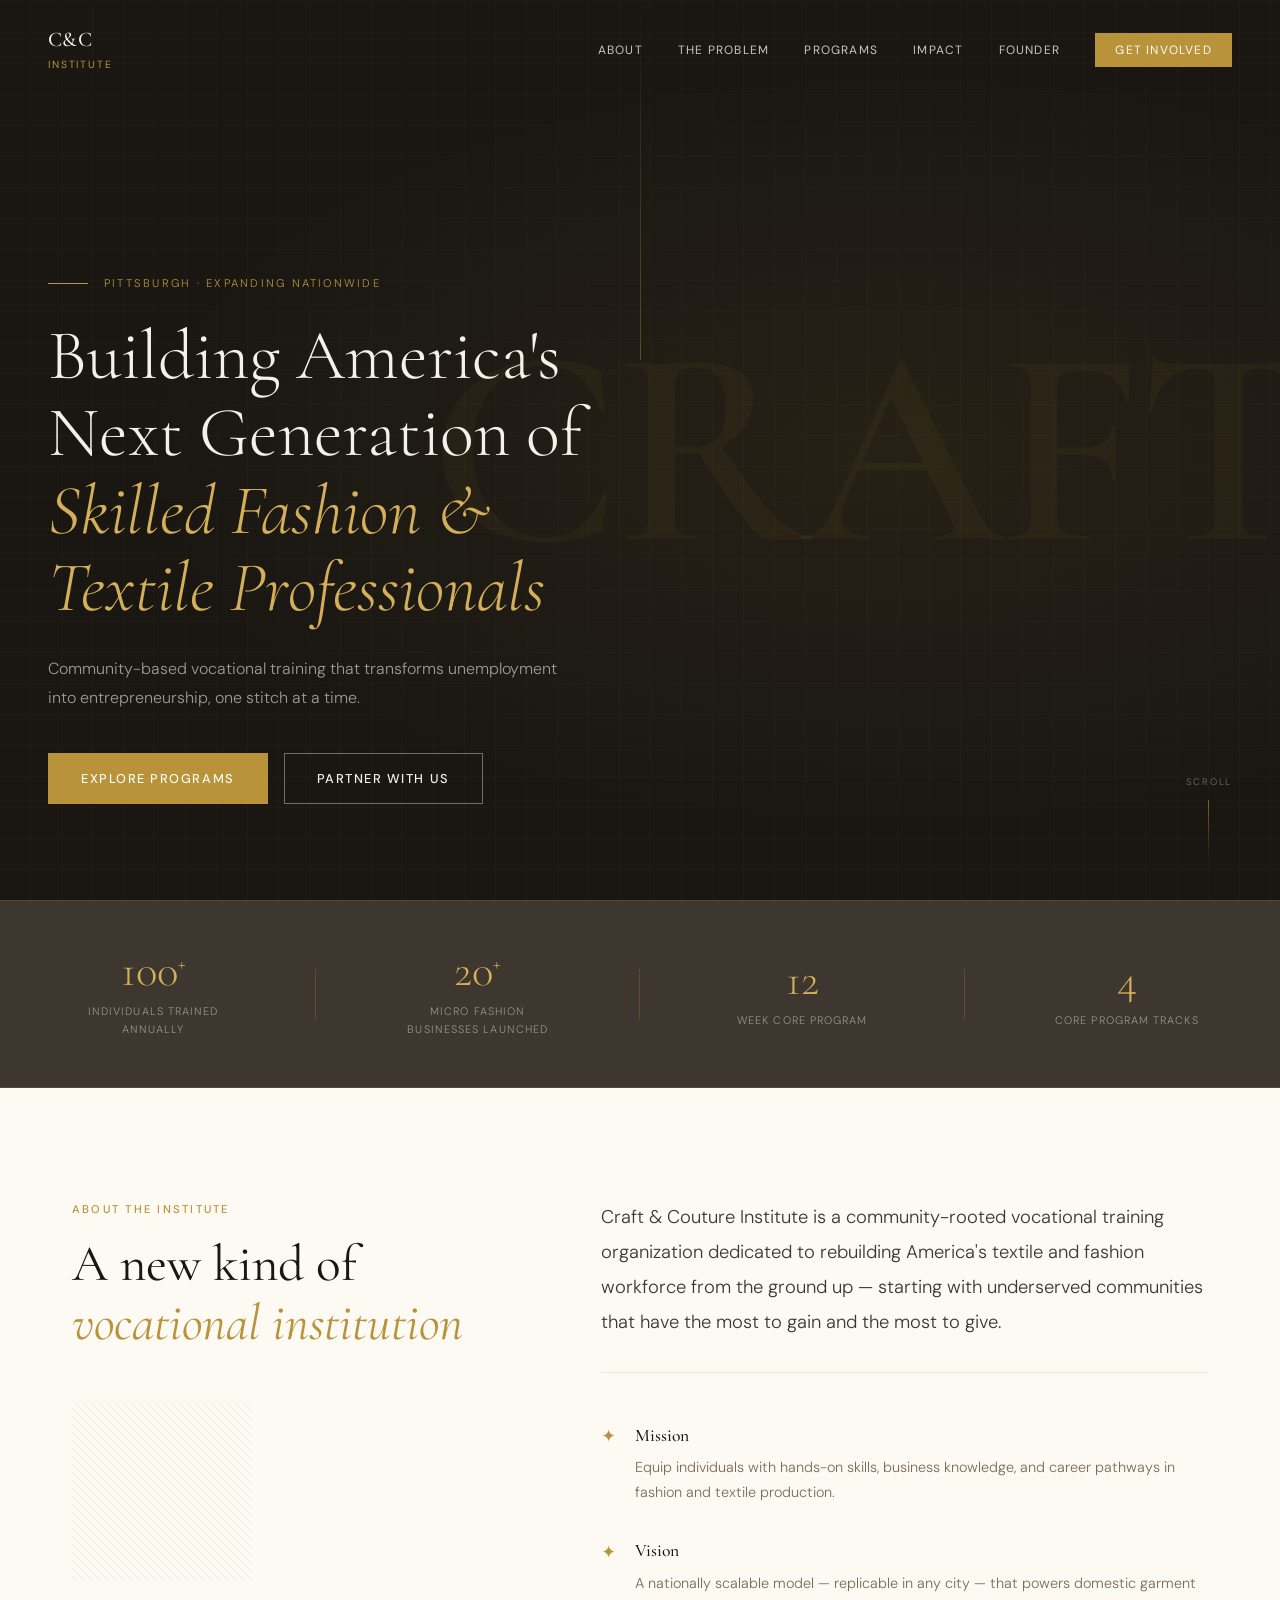
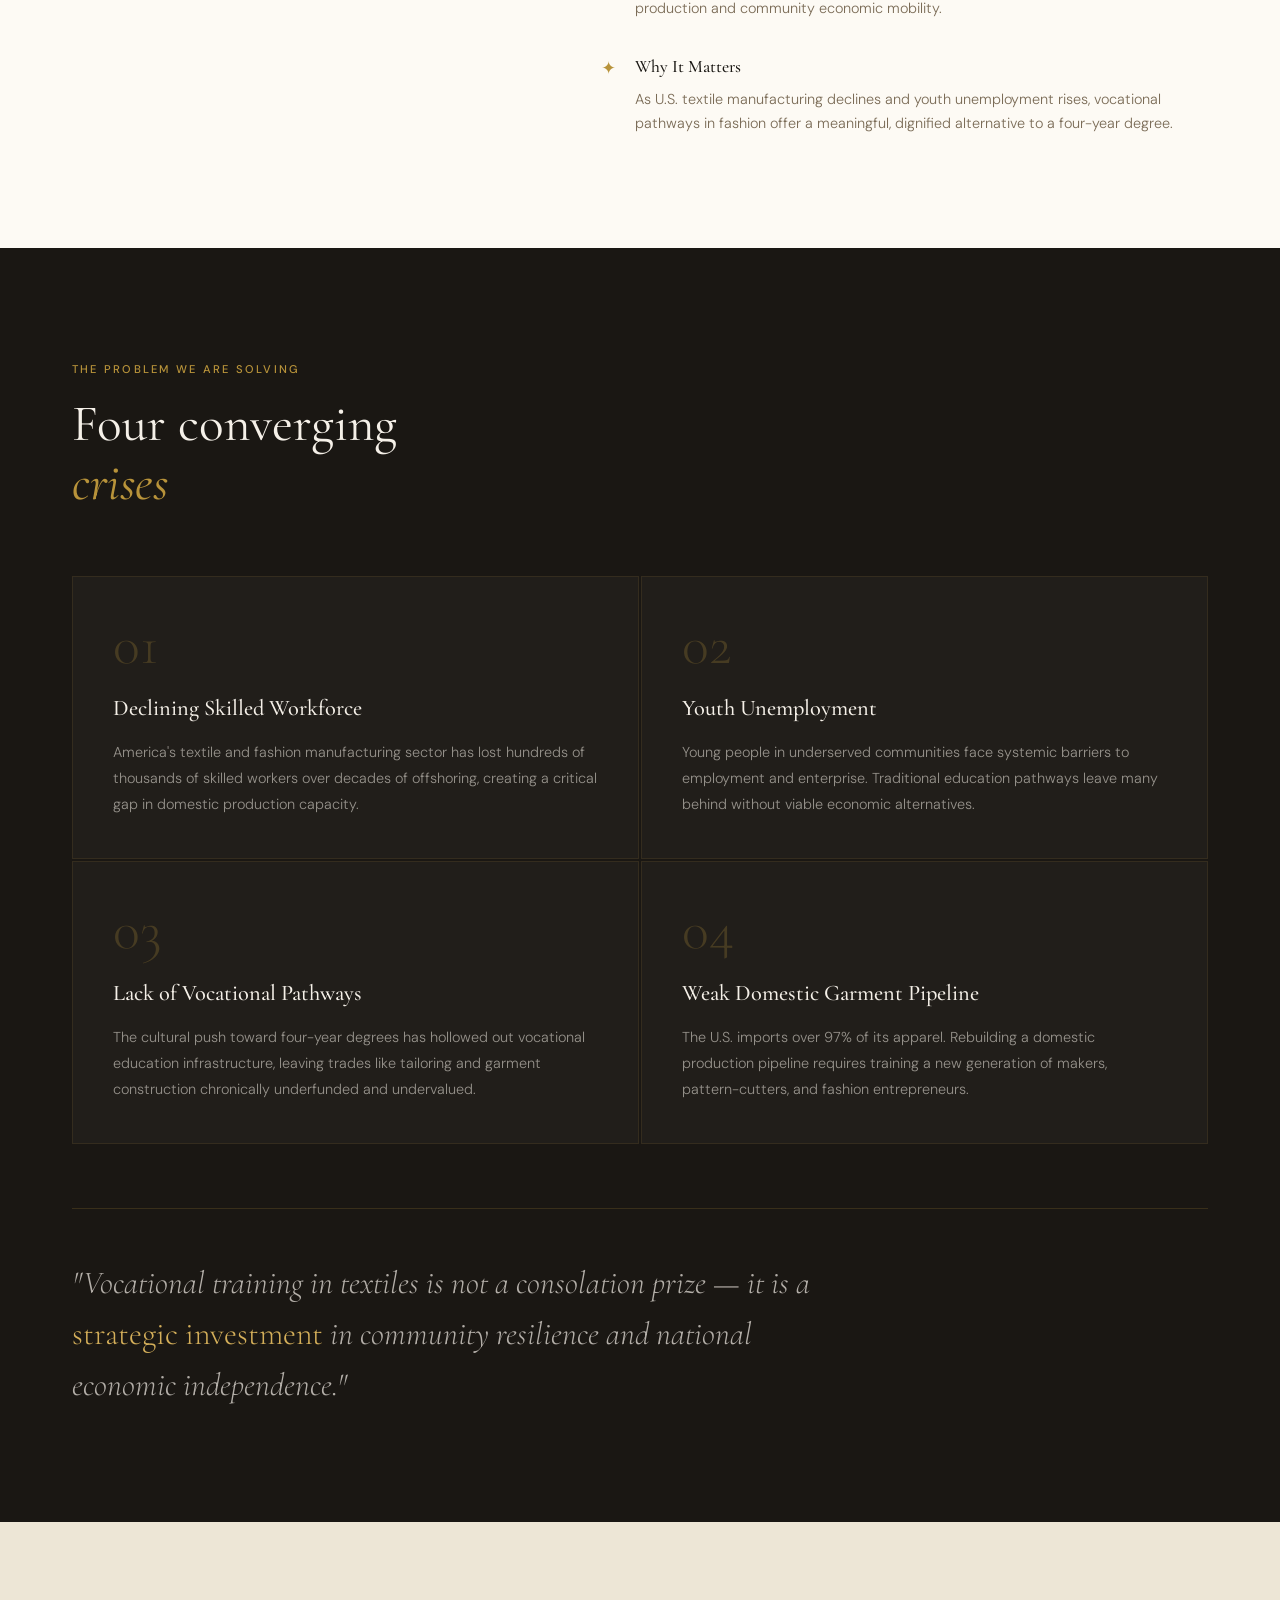
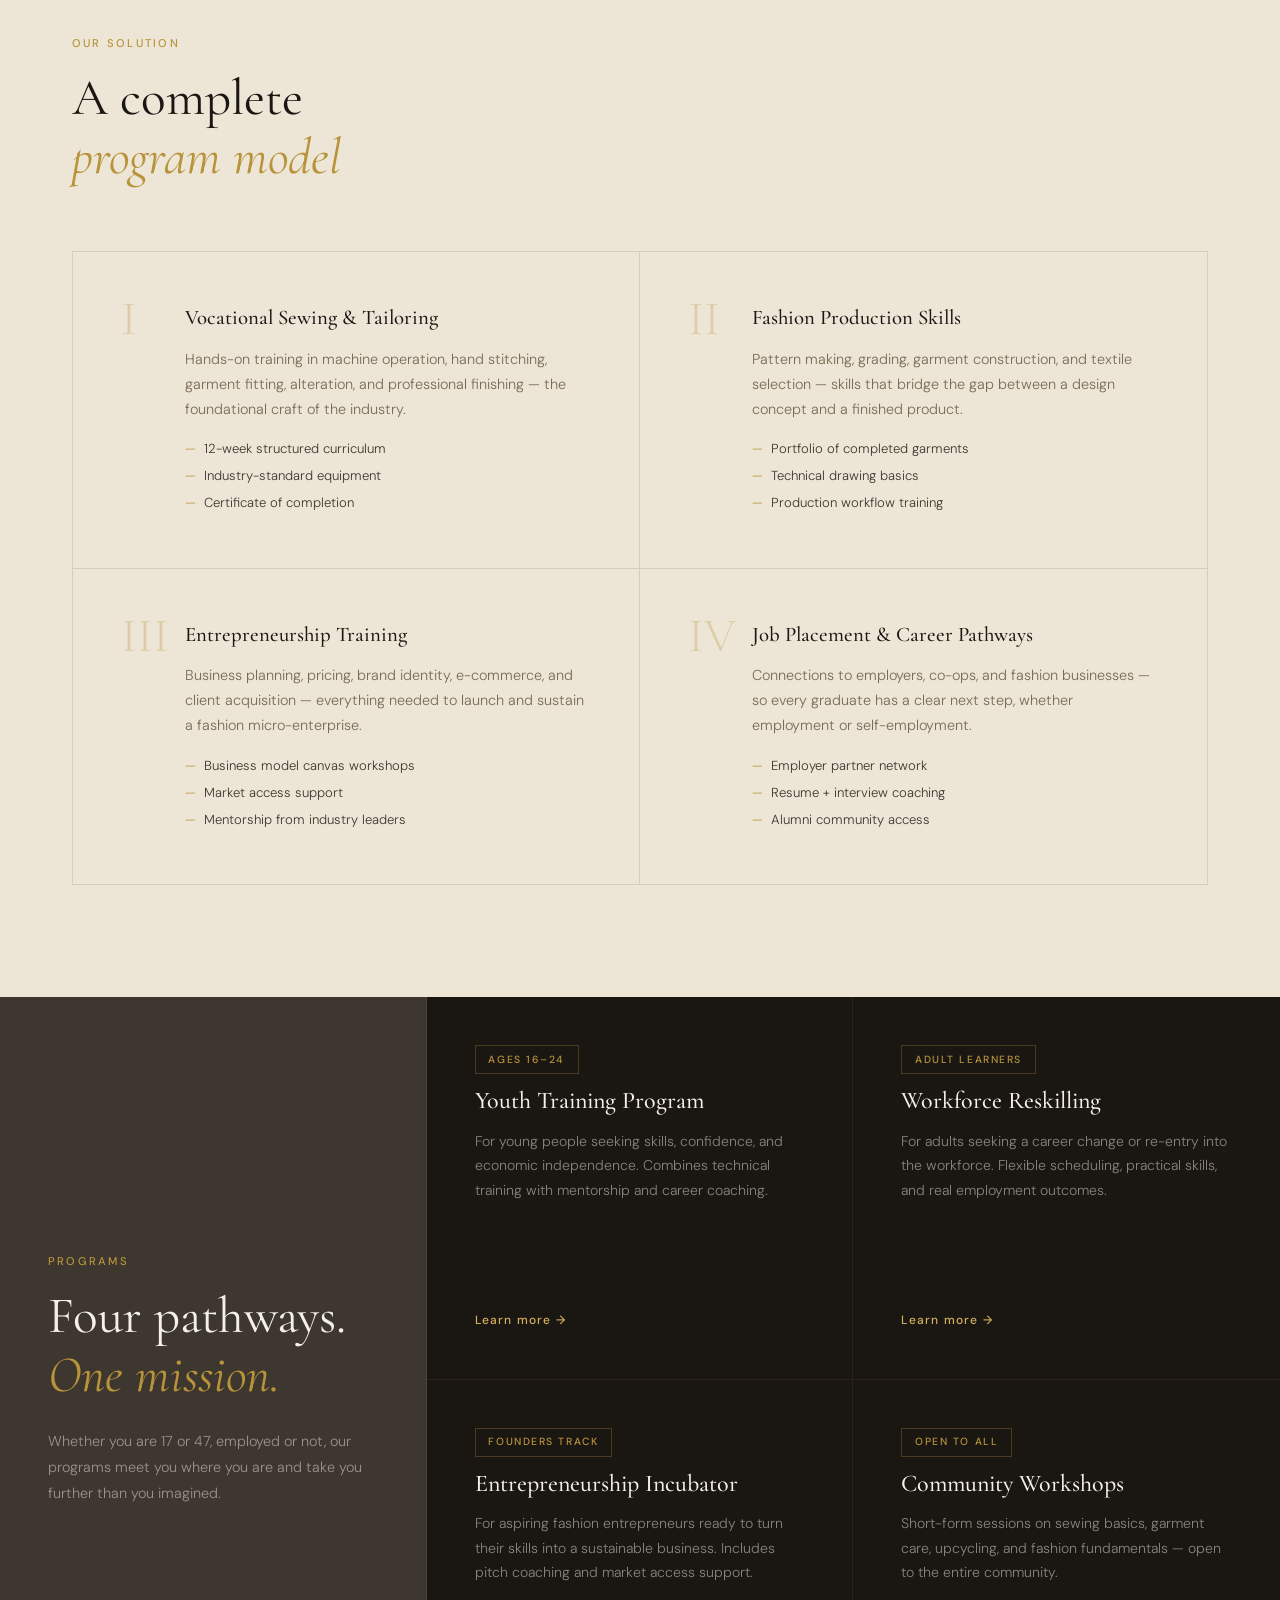
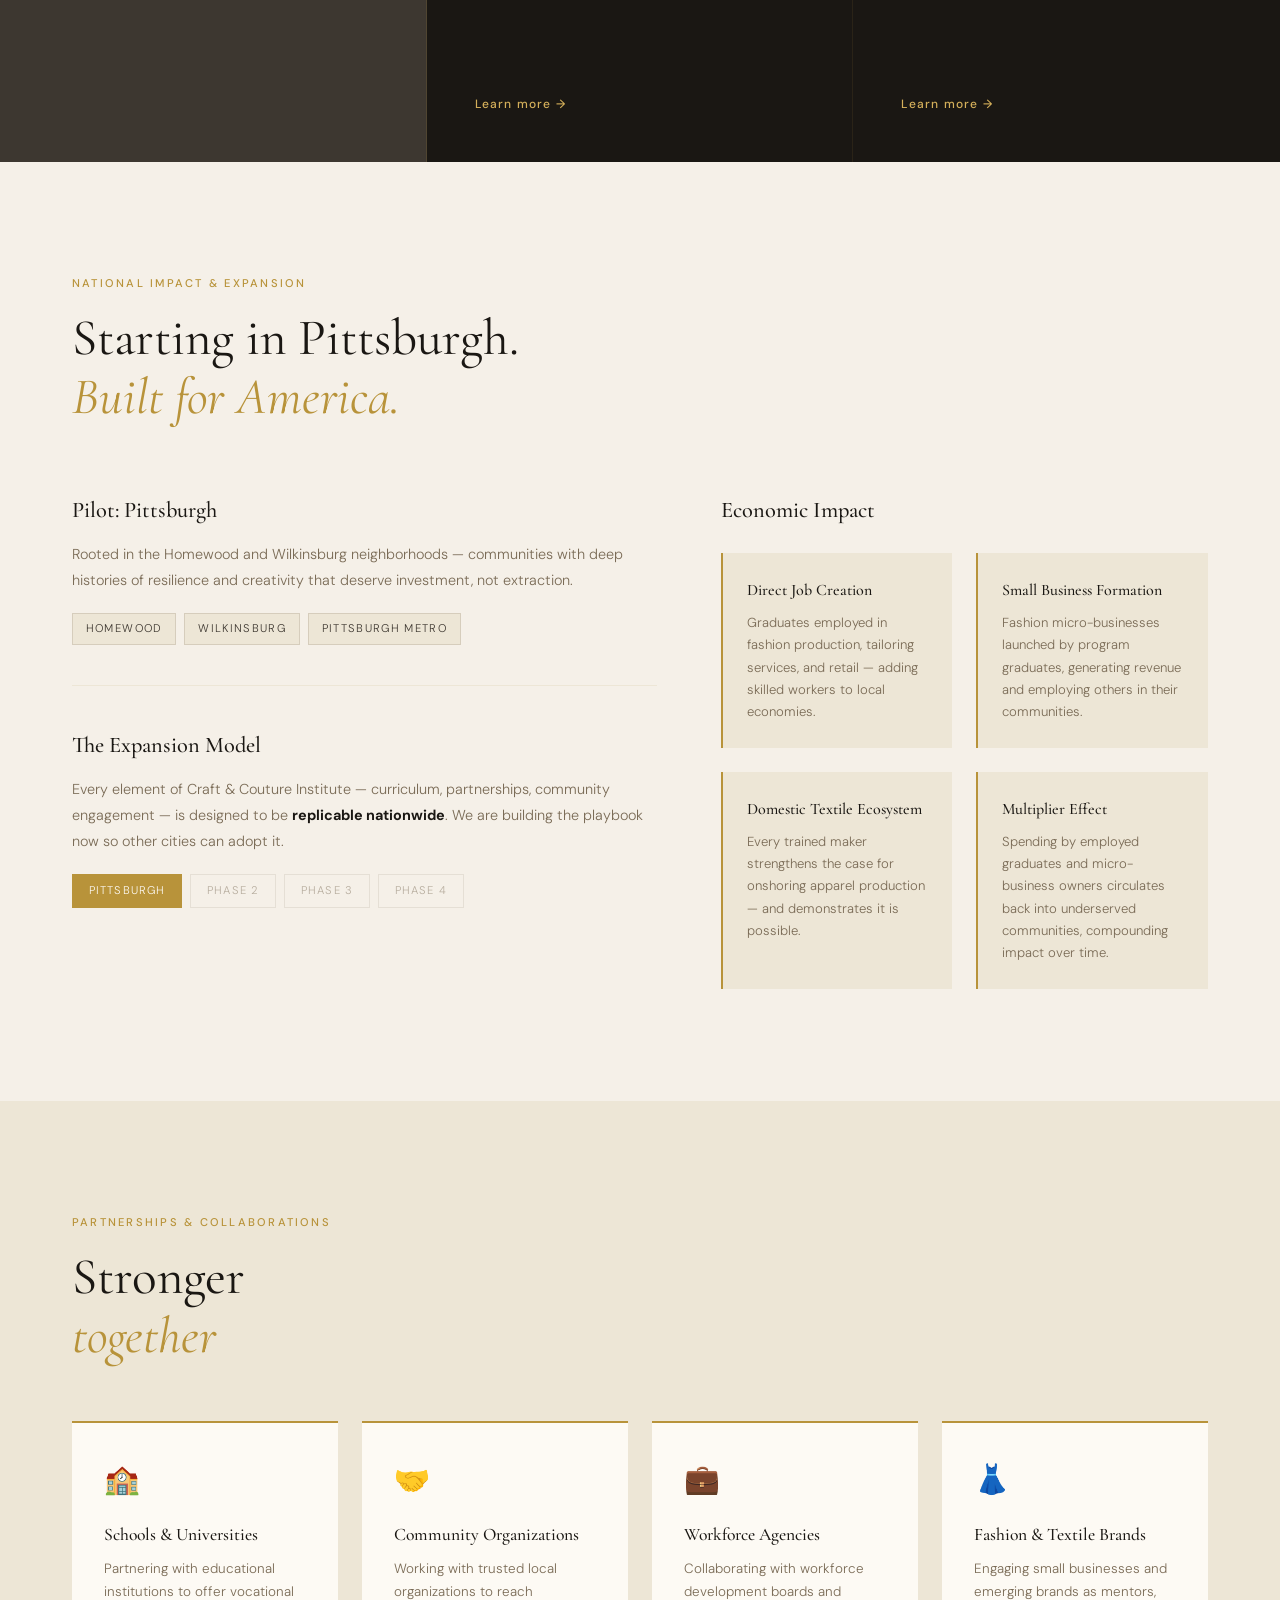
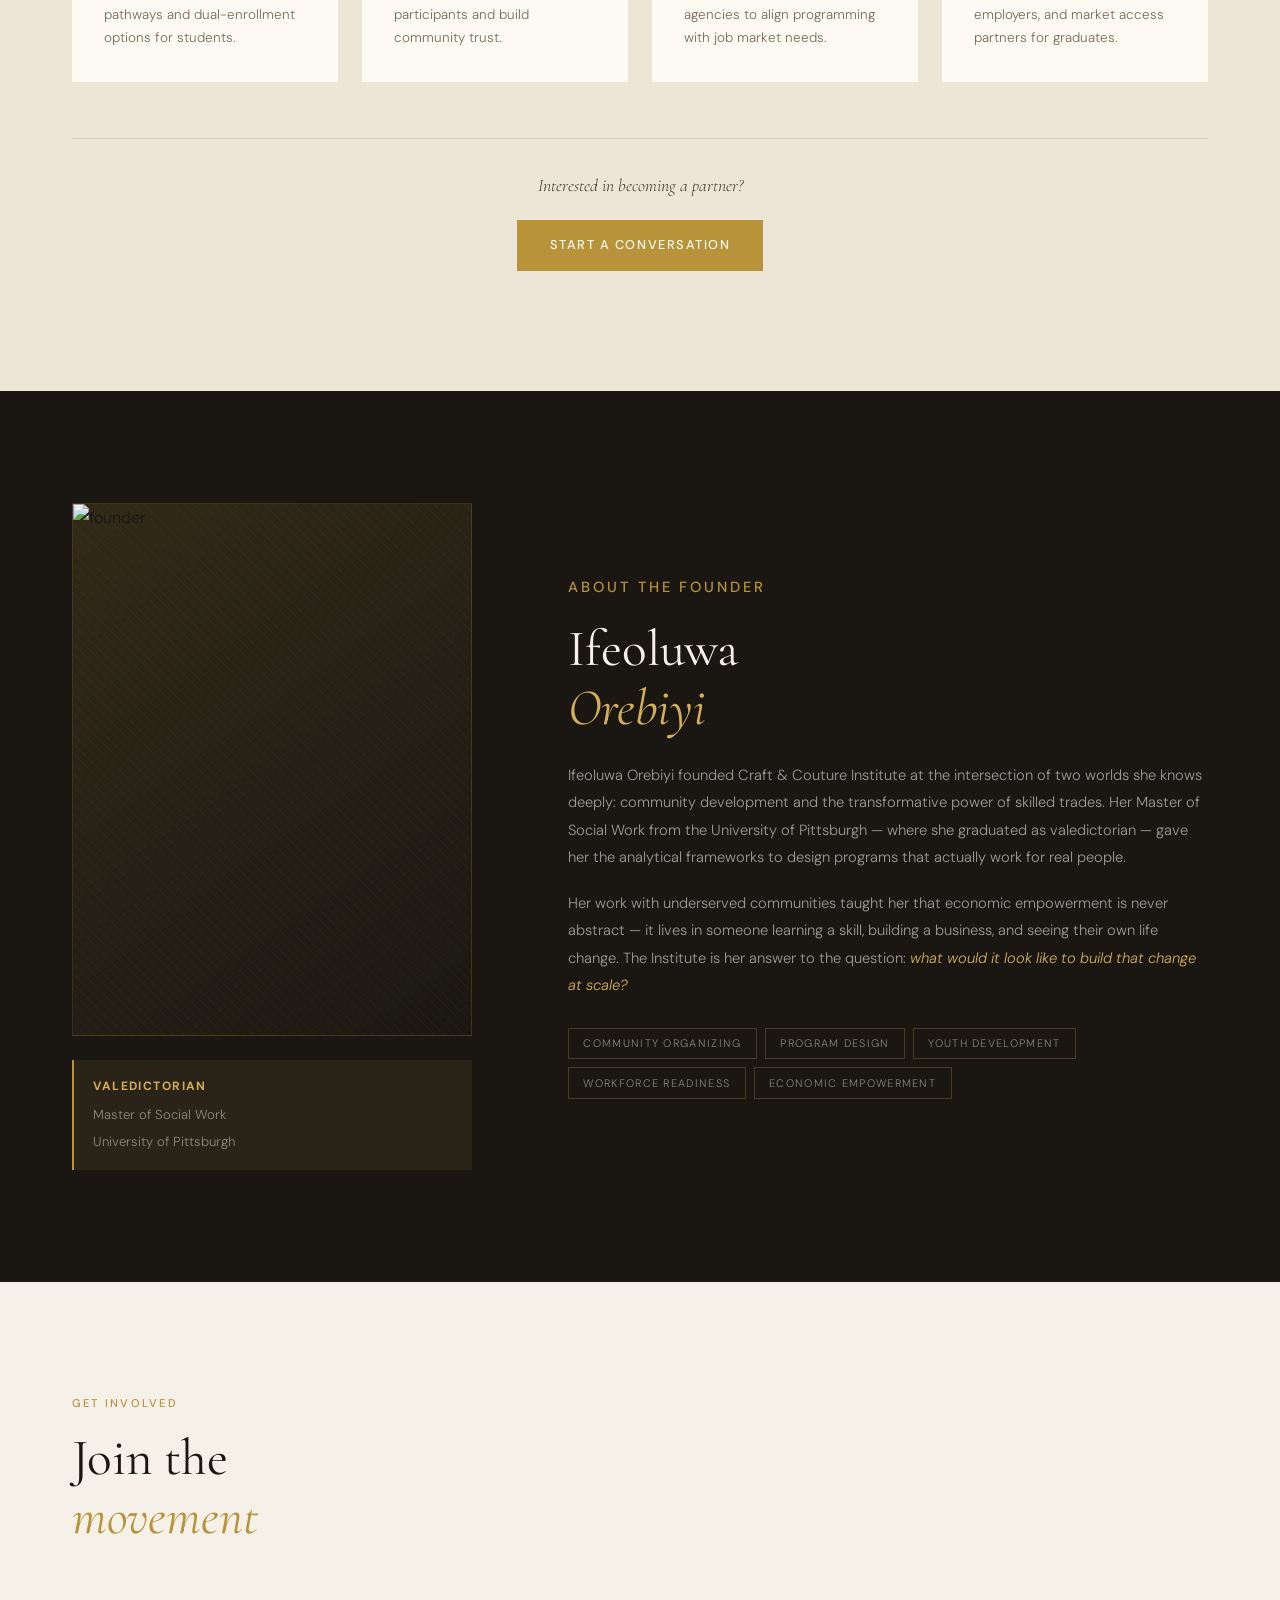
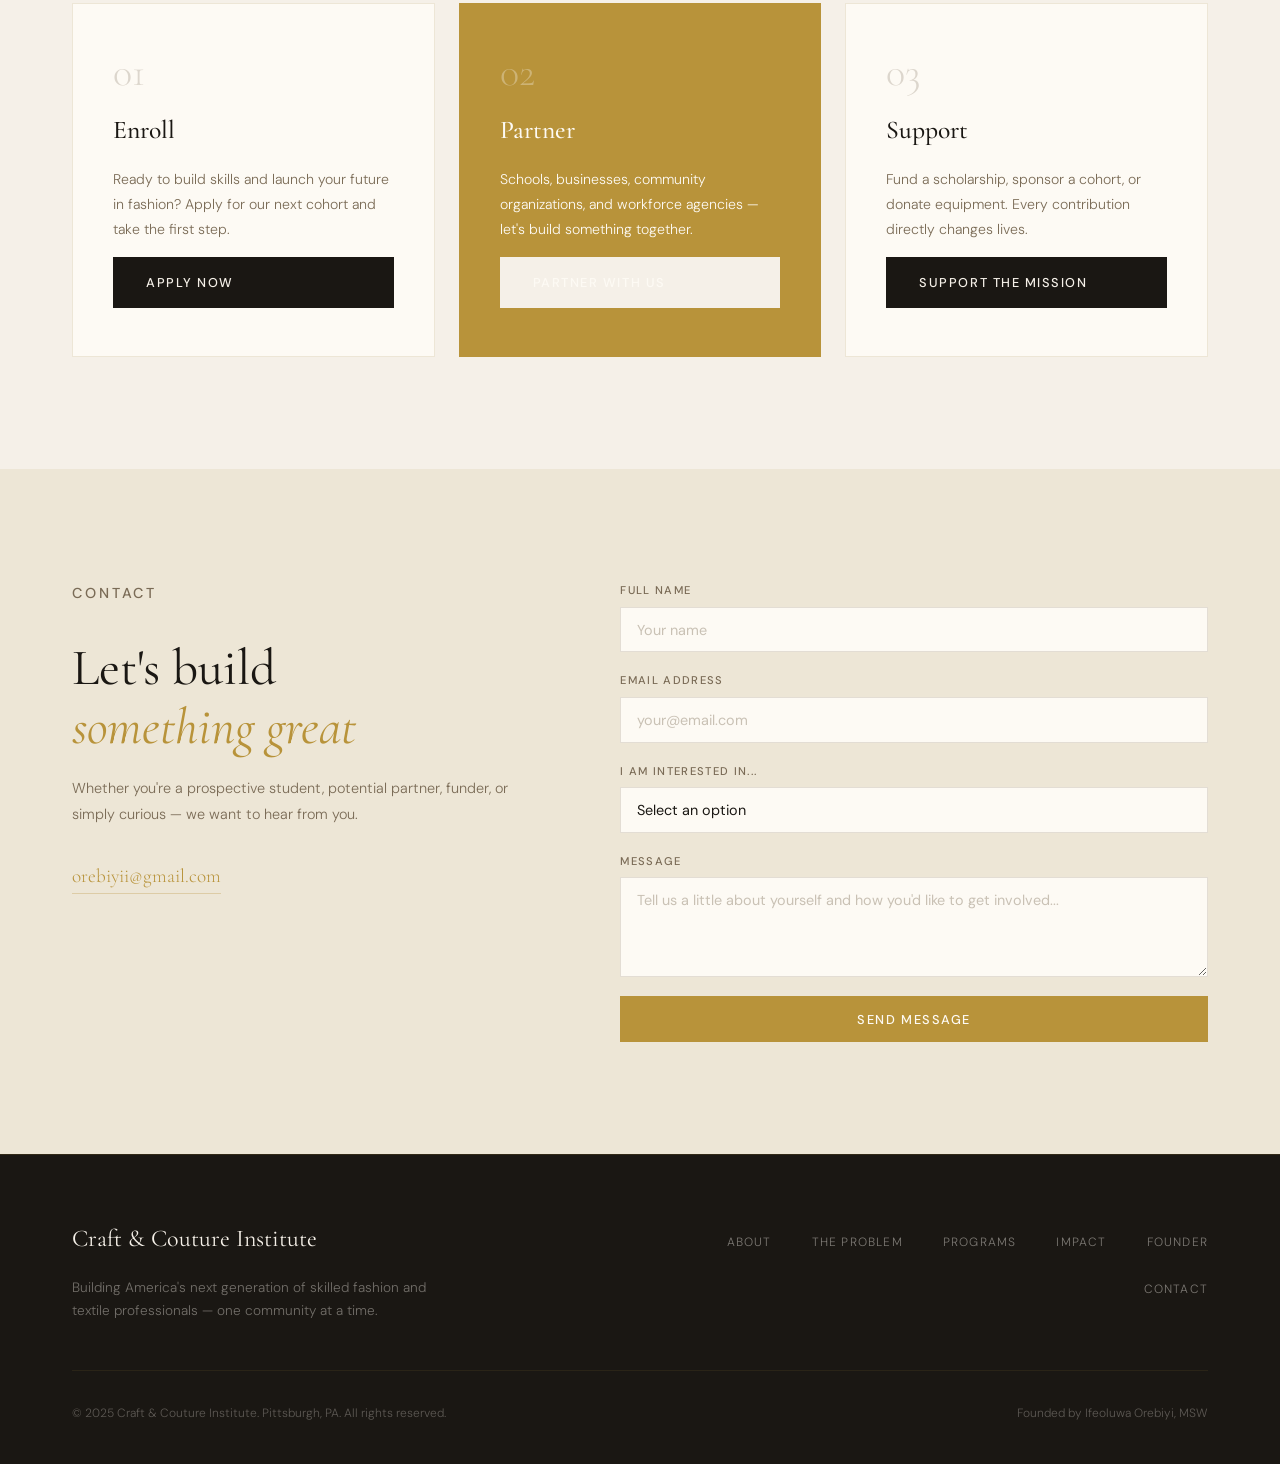
==== index.html @ 8f6d06c3 "Fix image source path for founder image" ====
<!DOCTYPE html>
<html lang="en">

<head>
  <meta charset="UTF-8" />
  <meta name="viewport" content="width=device-width, initial-scale=1.0" />
  <title>Craft & Couture Institute — Building America's Next Generation</title>
  <link rel="stylesheet" href="style.css" />
  <link rel="preconnect" href="https://fonts.googleapis.com" />
  <link rel="preconnect" href="https://fonts.gstatic.com" crossorigin />
  <link
    href="https://fonts.googleapis.com/css2?family=Cormorant+Garamond:ital,wght@0,300;0,400;0,500;0,600;1,300;1,400&family=DM+Sans:wght@300;400;500&display=swap"
    rel="stylesheet" />
</head>

<body>

  <!-- NAV -->
  <nav class="nav" id="nav">
    <a href="#home" class="nav__logo">C&C<span>Institute</span></a>
    <button class="nav__toggle" id="navToggle" aria-label="Toggle menu">
      <span></span><span></span><span></span>
    </button>
    <ul class="nav__links" id="navLinks">
      <li><a href="#about">About</a></li>
      <li><a href="#problem">The Problem</a></li>
      <li><a href="#programs">Programs</a></li>
      <li><a href="#impact">Impact</a></li>
      <li><a href="#founder">Founder</a></li>
      <li><a href="#get-involved" class="nav__cta">Get Involved</a></li>
    </ul>
  </nav>

  <!-- HERO -->
  <section class="hero" id="home">
    <div class="hero__bg-text" aria-hidden="true">CRAFT</div>
    <div class="hero__content">
      <p class="hero__eyebrow">Pittsburgh · Expanding Nationwide</p>
      <h1 class="hero__headline">
        Building America's<br />
        Next Generation of<br />
        <em>Skilled Fashion &amp;<br />Textile Professionals</em>
      </h1>
      <p class="hero__sub">
        Community-based vocational training that transforms unemployment into entrepreneurship, one stitch at a time.
      </p>
      <div class="hero__actions">
        <a href="#programs" class="btn btn--primary">Explore Programs</a>
        <a href="#get-involved" class="btn btn--ghost">Partner With Us</a>
      </div>
    </div>
    <div class="hero__scroll-hint" aria-hidden="true">
      <span>Scroll</span>
      <div class="hero__scroll-line"></div>
    </div>
    <div class="hero__thread" aria-hidden="true"></div>
  </section>

  <!-- METRICS BAND -->
  <section class="metrics">
    <div class="metrics__inner">
      <div class="metrics__item">
        <span class="metrics__num">100<sup>+</sup></span>
        <span class="metrics__label">Individuals Trained Annually</span>
      </div>
      <div class="metrics__divider" aria-hidden="true"></div>
      <div class="metrics__item">
        <span class="metrics__num">20<sup>+</sup></span>
        <span class="metrics__label">Micro Fashion Businesses Launched</span>
      </div>
      <div class="metrics__divider" aria-hidden="true"></div>
      <div class="metrics__item">
        <span class="metrics__num">12</span>
        <span class="metrics__label">Week Core Program</span>
      </div>
      <div class="metrics__divider" aria-hidden="true"></div>
      <div class="metrics__item">
        <span class="metrics__num">4</span>
        <span class="metrics__label">Core Program Tracks</span>
      </div>
    </div>
  </section>

  <!-- ABOUT -->
  <section class="section about" id="about">
    <div class="container">
      <div class="about__grid">
        <div class="about__left reveal">
          <p class="section__tag">About the Institute</p>
          <h2 class="section__headline">A new kind of<br /><em>vocational institution</em></h2>
          <div class="about__texture" aria-hidden="true"></div>
        </div>
        <div class="about__right reveal reveal--delay">
          <p class="about__mission">
            Craft &amp; Couture Institute is a community-rooted vocational training organization dedicated to rebuilding
            America's textile and fashion workforce from the ground up — starting with underserved communities that have
            the most to gain and the most to give.
          </p>
          <div class="about__pillars">
            <div class="pillar">
              <span class="pillar__icon">✦</span>
              <div>
                <h4>Mission</h4>
                <p>Equip individuals with hands-on skills, business knowledge, and career pathways in fashion and
                  textile production.</p>
              </div>
            </div>
            <div class="pillar">
              <span class="pillar__icon">✦</span>
              <div>
                <h4>Vision</h4>
                <p>A nationally scalable model — replicable in any city — that powers domestic garment production and
                  community economic mobility.</p>
              </div>
            </div>
            <div class="pillar">
              <span class="pillar__icon">✦</span>
              <div>
                <h4>Why It Matters</h4>
                <p>As U.S. textile manufacturing declines and youth unemployment rises, vocational pathways in fashion
                  offer a meaningful, dignified alternative to a four-year degree.</p>
              </div>
            </div>
          </div>
        </div>
      </div>
    </div>
  </section>

  <!-- PROBLEM -->
  <section class="section problem" id="problem">
    <div class="container">
      <div class="problem__header reveal">
        <p class="section__tag">The Problem We Are Solving</p>
        <h2 class="section__headline">Four converging<br /><em>crises</em></h2>
      </div>
      <div class="problem__grid">
        <div class="problem__card reveal">
          <span class="problem__num">01</span>
          <h3>Declining Skilled Workforce</h3>
          <p>America's textile and fashion manufacturing sector has lost hundreds of thousands of skilled workers over
            decades of offshoring, creating a critical gap in domestic production capacity.</p>
        </div>
        <div class="problem__card reveal reveal--delay">
          <span class="problem__num">02</span>
          <h3>Youth Unemployment</h3>
          <p>Young people in underserved communities face systemic barriers to employment and enterprise. Traditional
            education pathways leave many behind without viable economic alternatives.</p>
        </div>
        <div class="problem__card reveal reveal--delay2">
          <span class="problem__num">03</span>
          <h3>Lack of Vocational Pathways</h3>
          <p>The cultural push toward four-year degrees has hollowed out vocational education infrastructure, leaving
            trades like tailoring and garment construction chronically underfunded and undervalued.</p>
        </div>
        <div class="problem__card reveal reveal--delay3">
          <span class="problem__num">04</span>
          <h3>Weak Domestic Garment Pipeline</h3>
          <p>The U.S. imports over 97% of its apparel. Rebuilding a domestic production pipeline requires training a new
            generation of makers, pattern-cutters, and fashion entrepreneurs.</p>
        </div>
      </div>
      <div class="problem__statement reveal">
        <blockquote>
          "Vocational training in textiles is not a consolation prize — it is a <em>strategic investment</em> in
          community resilience and national economic independence."
        </blockquote>
      </div>
    </div>
  </section>

  <!-- SOLUTION / CORE MODEL -->
  <section class="section solution" id="solution">
    <div class="container">
      <div class="solution__header reveal">
        <p class="section__tag">Our Solution</p>
        <h2 class="section__headline">A complete<br /><em>program model</em></h2>
      </div>
      <div class="solution__tracks">
        <div class="track reveal">
          <div class="track__num">I</div>
          <div class="track__body">
            <h3>Vocational Sewing &amp; Tailoring</h3>
            <p>Hands-on training in machine operation, hand stitching, garment fitting, alteration, and professional
              finishing — the foundational craft of the industry.</p>
            <ul>
              <li>12-week structured curriculum</li>
              <li>Industry-standard equipment</li>
              <li>Certificate of completion</li>
            </ul>
          </div>
        </div>
        <div class="track reveal reveal--delay">
          <div class="track__num">II</div>
          <div class="track__body">
            <h3>Fashion Production Skills</h3>
            <p>Pattern making, grading, garment construction, and textile selection — skills that bridge the gap between
              a design concept and a finished product.</p>
            <ul>
              <li>Portfolio of completed garments</li>
              <li>Technical drawing basics</li>
              <li>Production workflow training</li>
            </ul>
          </div>
        </div>
        <div class="track reveal reveal--delay2">
          <div class="track__num">III</div>
          <div class="track__body">
            <h3>Entrepreneurship Training</h3>
            <p>Business planning, pricing, brand identity, e-commerce, and client acquisition — everything needed to
              launch and sustain a fashion micro-enterprise.</p>
            <ul>
              <li>Business model canvas workshops</li>
              <li>Market access support</li>
              <li>Mentorship from industry leaders</li>
            </ul>
          </div>
        </div>
        <div class="track reveal reveal--delay3">
          <div class="track__num">IV</div>
          <div class="track__body">
            <h3>Job Placement &amp; Career Pathways</h3>
            <p>Connections to employers, co-ops, and fashion businesses — so every graduate has a clear next step,
              whether employment or self-employment.</p>
            <ul>
              <li>Employer partner network</li>
              <li>Resume + interview coaching</li>
              <li>Alumni community access</li>
            </ul>
          </div>
        </div>
      </div>
    </div>
  </section>

  <!-- PROGRAMS -->
  <section class="section programs" id="programs">
    <div class="programs__inner">
      <div class="programs__sidebar reveal">
        <p class="section__tag">Programs</p>
        <h2 class="section__headline">Four pathways.<br /><em>One mission.</em></h2>
        <p class="programs__desc">Whether you are 17 or 47, employed or not, our programs meet you where you are and
          take you further than you imagined.</p>
      </div>
      <div class="programs__cards">
        <div class="program-card reveal">
          <div class="program-card__badge">Ages 16–24</div>
          <h3>Youth Training Program</h3>
          <p>For young people seeking skills, confidence, and economic independence. Combines technical training with
            mentorship and career coaching.</p>
          <a href="#get-involved" class="program-card__link">Learn more →</a>
        </div>
        <div class="program-card reveal reveal--delay">
          <div class="program-card__badge">Adult Learners</div>
          <h3>Workforce Reskilling</h3>
          <p>For adults seeking a career change or re-entry into the workforce. Flexible scheduling, practical skills,
            and real employment outcomes.</p>
          <a href="#get-involved" class="program-card__link">Learn more →</a>
        </div>
        <div class="program-card reveal reveal--delay2">
          <div class="program-card__badge">Founders Track</div>
          <h3>Entrepreneurship Incubator</h3>
          <p>For aspiring fashion entrepreneurs ready to turn their skills into a sustainable business. Includes pitch
            coaching and market access support.</p>
          <a href="#get-involved" class="program-card__link">Learn more →</a>
        </div>
        <div class="program-card reveal reveal--delay3">
          <div class="program-card__badge">Open to All</div>
          <h3>Community Workshops</h3>
          <p>Short-form sessions on sewing basics, garment care, upcycling, and fashion fundamentals — open to the
            entire community.</p>
          <a href="#get-involved" class="program-card__link">Learn more →</a>
        </div>
      </div>
    </div>
  </section>

  <!-- IMPACT & EXPANSION -->
  <section class="section impact" id="impact">
    <div class="container">
      <div class="impact__header reveal">
        <p class="section__tag">National Impact &amp; Expansion</p>
        <h2 class="section__headline">Starting in Pittsburgh.<br /><em>Built for America.</em></h2>
      </div>
      <div class="impact__content">
        <div class="impact__map-block reveal">
          <div class="impact__pilot">
            <h3>Pilot: Pittsburgh</h3>
            <p>Rooted in the Homewood and Wilkinsburg neighborhoods — communities with deep histories of resilience and
              creativity that deserve investment, not extraction.</p>
            <div class="impact__neighborhoods">
              <span>Homewood</span>
              <span>Wilkinsburg</span>
              <span>Pittsburgh Metro</span>
            </div>
          </div>
          <div class="impact__expansion">
            <h3>The Expansion Model</h3>
            <p>Every element of Craft &amp; Couture Institute — curriculum, partnerships, community engagement — is
              designed to be <strong>replicable nationwide</strong>. We are building the playbook now so other cities
              can adopt it.</p>
            <div class="expansion__cities">
              <div class="city city--active">Pittsburgh</div>
              <div class="city">Phase 2</div>
              <div class="city">Phase 3</div>
              <div class="city">Phase 4</div>
            </div>
          </div>
        </div>
        <div class="impact__economy reveal reveal--delay">
          <h3>Economic Impact</h3>
          <div class="economy__grid">
            <div class="economy__item">
              <h4>Direct Job Creation</h4>
              <p>Graduates employed in fashion production, tailoring services, and retail — adding skilled workers to
                local economies.</p>
            </div>
            <div class="economy__item">
              <h4>Small Business Formation</h4>
              <p>Fashion micro-businesses launched by program graduates, generating revenue and employing others in
                their communities.</p>
            </div>
            <div class="economy__item">
              <h4>Domestic Textile Ecosystem</h4>
              <p>Every trained maker strengthens the case for onshoring apparel production — and demonstrates it is
                possible.</p>
            </div>
            <div class="economy__item">
              <h4>Multiplier Effect</h4>
              <p>Spending by employed graduates and micro-business owners circulates back into underserved communities,
                compounding impact over time.</p>
            </div>
          </div>
        </div>
      </div>
    </div>
  </section>

  <!-- PARTNERSHIPS -->
  <section class="section partnerships" id="partnerships">
    <div class="container">
      <div class="partnerships__header reveal">
        <p class="section__tag">Partnerships &amp; Collaborations</p>
        <h2 class="section__headline">Stronger<br /><em>together</em></h2>
      </div>
      <div class="partnerships__categories reveal">
        <div class="partner-cat">
          <span class="partner-cat__icon">🏫</span>
          <h4>Schools &amp; Universities</h4>
          <p>Partnering with educational institutions to offer vocational pathways and dual-enrollment options for
            students.</p>
        </div>
        <div class="partner-cat">
          <span class="partner-cat__icon">🤝</span>
          <h4>Community Organizations</h4>
          <p>Working with trusted local organizations to reach participants and build community trust.</p>
        </div>
        <div class="partner-cat">
          <span class="partner-cat__icon">💼</span>
          <h4>Workforce Agencies</h4>
          <p>Collaborating with workforce development boards and agencies to align programming with job market needs.
          </p>
        </div>
        <div class="partner-cat">
          <span class="partner-cat__icon">👗</span>
          <h4>Fashion &amp; Textile Brands</h4>
          <p>Engaging small businesses and emerging brands as mentors, employers, and market access partners for
            graduates.</p>
        </div>
      </div>
      <div class="partnerships__cta reveal">
        <p>Interested in becoming a partner?</p>
        <a href="#contact" class="btn btn--primary">Start a Conversation</a>
      </div>
    </div>
  </section>

  <!-- FOUNDER -->
  <section class="section founder" id="founder">
    <div class="container">
      <div class="founder__grid">
        <div class="founder__visual reveal">
          <div class="founder__frame">
            <img src="image/founder.jpg" alt="founder">
          </div>
          <div class="founder__credential">
            <strong>Valedictorian</strong>
            <span>Master of Social Work<br />University of Pittsburgh</span>
          </div>
        </div>
        <div class="founder__content reveal reveal--delay">
          <p class="section__tag">About the Founder</p>
          <h2 class="section__headline">Ifeoluwa<br /><em>Orebiyi</em></h2>
          <p>Ifeoluwa Orebiyi founded Craft &amp; Couture Institute at the intersection of two worlds she knows deeply:
            community development and the transformative power of skilled trades. Her Master of Social Work from the
            University of Pittsburgh — where she graduated as valedictorian — gave her the analytical frameworks to
            design programs that actually work for real people.</p>
          <p>Her work with underserved communities taught her that economic empowerment is never abstract — it lives in
            someone learning a skill, building a business, and seeing their own life change. The Institute is her answer
            to the question: <em>what would it look like to build that change at scale?</em></p>
          <div class="founder__expertise">
            <span>Community Organizing</span>
            <span>Program Design</span>
            <span>Youth Development</span>
            <span>Workforce Readiness</span>
            <span>Economic Empowerment</span>
          </div>
        </div>
      </div>
    </div>
  </section>

  <!-- GET INVOLVED -->
  <section class="section get-involved" id="get-involved">
    <div class="container">
      <div class="get-involved__header reveal">
        <p class="section__tag">Get Involved</p>
        <h2 class="section__headline">Join the<br /><em>movement</em></h2>
      </div>
      <div class="get-involved__options">
        <div class="involve-card reveal">
          <div class="involve-card__num">01</div>
          <h3>Enroll</h3>
          <p>Ready to build skills and launch your future in fashion? Apply for our next cohort and take the first step.
          </p>
          <a href="#contact" class="btn btn--dark">Apply Now</a>
        </div>
        <div class="involve-card involve-card--accent reveal reveal--delay">
          <div class="involve-card__num">02</div>
          <h3>Partner</h3>
          <p>Schools, businesses, community organizations, and workforce agencies — let's build something together.</p>
          <a href="#contact" class="btn btn--light">Partner With Us</a>
        </div>
        <div class="involve-card reveal reveal--delay2">
          <div class="involve-card__num">03</div>
          <h3>Support</h3>
          <p>Fund a scholarship, sponsor a cohort, or donate equipment. Every contribution directly changes lives.</p>
          <a href="#contact" class="btn btn--dark">Support the Mission</a>
        </div>
      </div>
    </div>
  </section>

  <!-- CONTACT -->
  <section class="section contact" id="contact">
    <div class="container">
      <div class="contact__grid">
        <div class="contact__left reveal">
          <p class="section__tag">Contact</p>
          <h2 class="section__headline">Let's build<br /><em>something great</em></h2>
          <p>Whether you're a prospective student, potential partner, funder, or simply curious — we want to hear from
            you.</p>
          <div class="contact__info">
            <a href="mailto:orebiyii@gmail.com" class="contact__email">orebiyii@gmail.com</a>
          </div>
        </div>
        <form class="contact__form reveal reveal--delay" id="contactForm">
          <div class="form-group">
            <label for="name">Full Name</label>
            <input type="text" id="name" name="name" placeholder="Your name" required />
          </div>
          <div class="form-group">
            <label for="email">Email Address</label>
            <input type="email" id="email" name="email" placeholder="your@email.com" required />
          </div>
          <div class="form-group">
            <label for="interest">I am interested in...</label>
            <select id="interest" name="interest">
              <option value="">Select an option</option>
              <option value="enroll">Enrolling in a program</option>
              <option value="partner">Partnering with the Institute</option>
              <option value="sponsor">Sponsoring / Funding</option>
              <option value="other">General Inquiry</option>
            </select>
          </div>
          <div class="form-group">
            <label for="message">Message</label>
            <textarea id="message" name="message" rows="4"
              placeholder="Tell us a little about yourself and how you'd like to get involved..."></textarea>
          </div>
          <button type="submit" class="btn btn--primary btn--full">Send Message</button>
          <p class="form__success" id="formSuccess">Thank you! We'll be in touch soon.</p>
        </form>
      </div>
    </div>
  </section>

  <!-- FOOTER -->
  <footer class="footer">
    <div class="container">
      <div class="footer__top">
        <div class="footer__brand">
          <span class="footer__logo">Craft &amp; Couture Institute</span>
          <p>Building America's next generation of skilled fashion and textile professionals — one community at a time.
          </p>
        </div>
        <nav class="footer__nav" aria-label="Footer navigation">
          <ul>
            <li><a href="#about">About</a></li>
            <li><a href="#problem">The Problem</a></li>
            <li><a href="#programs">Programs</a></li>
            <li><a href="#impact">Impact</a></li>
            <li><a href="#founder">Founder</a></li>
            <li><a href="#contact">Contact</a></li>
          </ul>
        </nav>
      </div>
      <div class="footer__bottom">
        <p>© 2025 Craft &amp; Couture Institute. Pittsburgh, PA. All rights reserved.</p>
        <p>Founded by Ifeoluwa Orebiyi, MSW</p>
      </div>
    </div>
  </footer>

  <script src="script.js"></script>
</body>

</html>
---- style.css ----
/* ---------- RESET & BASE ---------- */
*, *::before, *::after {
  box-sizing: border-box;
  margin: 0;
  padding: 0;
}

:root {
  --cream:       #F5F0E8;
  --cream-dark:  #EDE6D6;
  --ink:         #1A1713;
  --ink-soft:    #3D3730;
  --gold:        #B8933A;
  --gold-light:  #D4AF5A;
  --warm-mid:    #7A6B56;
  --white:       #FDFAF4;

  --font-display: 'Cormorant Garamond', Georgia, serif;
  --font-body:    'DM Sans', system-ui, sans-serif;

  --max-w: 1200px;
  --section-pad: 7rem 0;

  --ease-out: cubic-bezier(0.16, 1, 0.3, 1);
}

html {
  scroll-behavior: smooth;
  font-size: 16px;
}

body {
  background: var(--cream);
  color: var(--ink);
  font-family: var(--font-body);
  font-weight: 300;
  line-height: 1.7;
  overflow-x: hidden;
}

img { max-width: 100%; display: block; }
a { text-decoration: none; color: inherit; }
ul { list-style: none; }

/* ---------- UTILITY ---------- */
.container {
  max-width: var(--max-w);
  margin: 0 auto;
  padding: 0 2rem;
}

.section { padding: var(--section-pad); }

.section__tag {
  font-family: var(--font-body);
  font-size: 0.7rem;
  font-weight: 500;
  letter-spacing: 0.2em;
  text-transform: uppercase;
  color: var(--gold);
  margin-bottom: 1rem;
  display: block;
}

.section__headline {
  font-family: var(--font-display);
  font-size: clamp(2.4rem, 4vw, 3.8rem);
  font-weight: 400;
  line-height: 1.15;
  color: var(--ink);
}

.section__headline em {
  font-style: italic;
  color: var(--gold);
}

/* ---------- BUTTONS ---------- */
.btn {
  display: inline-block;
  padding: 0.85rem 2rem;
  font-family: var(--font-body);
  font-size: 0.8rem;
  font-weight: 500;
  letter-spacing: 0.12em;
  text-transform: uppercase;
  border: 1.5px solid transparent;
  cursor: pointer;
  transition: all 0.25s var(--ease-out);
  position: relative;
  overflow: hidden;
}

.btn::after {
  content: '';
  position: absolute;
  inset: 0;
  background: rgba(255,255,255,0.08);
  opacity: 0;
  transition: opacity 0.2s;
}
.btn:hover::after { opacity: 1; }

.btn--primary {
  background: var(--gold);
  color: var(--white);
  border-color: var(--gold);
}
.btn--primary:hover {
  background: var(--gold-light);
  border-color: var(--gold-light);
  transform: translateY(-1px);
  box-shadow: 0 8px 24px rgba(184,147,58,0.3);
}

.btn--ghost {
  background: transparent;
  color: var(--cream);
  border-color: rgba(245,240,232,0.4);
}
.btn--ghost:hover {
  border-color: var(--cream);
  background: rgba(245,240,232,0.08);
}

.btn--dark {
  background: var(--ink);
  color: var(--cream);
  border-color: var(--ink);
}
.btn--dark:hover {
  background: var(--ink-soft);
  transform: translateY(-1px);
}

.btn--light {
  background: var(--cream);
  color: var(--ink);
  border-color: var(--cream);
}
.btn--light:hover {
  background: var(--white);
  transform: translateY(-1px);
}

.btn--full { width: 100%; text-align: center; }

/* ---------- SCROLL REVEAL ---------- */
.reveal {
  opacity: 0;
  transform: translateY(32px);
  transition: opacity 0.8s var(--ease-out), transform 0.8s var(--ease-out);
}
.reveal.visible { opacity: 1; transform: translateY(0); }
.reveal--delay  { transition-delay: 0.15s; }
.reveal--delay2 { transition-delay: 0.3s; }
.reveal--delay3 { transition-delay: 0.45s; }

/* ---------- NAV ---------- */
.nav {
  position: fixed;
  top: 0;
  left: 0;
  right: 0;
  z-index: 100;
  display: flex;
  align-items: center;
  justify-content: space-between;
  padding: 1.4rem 3rem;
  transition: background 0.3s, box-shadow 0.3s, padding 0.3s;
}

.nav.scrolled {
  background: rgba(26, 23, 19, 0.96);
  backdrop-filter: blur(10px);
  box-shadow: 0 1px 0 rgba(184,147,58,0.2);
  padding: 1rem 3rem;
}

.nav__logo {
  font-family: var(--font-display);
  font-size: 1.3rem;
  font-weight: 500;
  color: var(--cream);
  letter-spacing: 0.02em;
}
.nav__logo span {
  font-size: 0.65rem;
  font-family: var(--font-body);
  font-weight: 400;
  letter-spacing: 0.18em;
  text-transform: uppercase;
  display: block;
  color: var(--gold);
  margin-top: -0.1rem;
}

.nav__links {
  display: flex;
  align-items: center;
  gap: 2.2rem;
}
.nav__links a {
  font-size: 0.75rem;
  font-weight: 400;
  letter-spacing: 0.1em;
  text-transform: uppercase;
  color: rgba(245,240,232,0.8);
  transition: color 0.2s;
}
.nav__links a:hover { color: var(--gold-light); }

.nav__cta {
  background: var(--gold) !important;
  color: var(--white) !important;
  padding: 0.5rem 1.2rem;
  border: 1px solid var(--gold);
  transition: background 0.2s, border-color 0.2s !important;
}
.nav__cta:hover {
  background: var(--gold-light) !important;
  border-color: var(--gold-light) !important;
}

.nav__toggle {
  display: none;
  flex-direction: column;
  gap: 5px;
  background: none;
  border: none;
  cursor: pointer;
  padding: 4px;
}
.nav__toggle span {
  display: block;
  width: 24px;
  height: 1.5px;
  background: var(--cream);
  transition: transform 0.3s, opacity 0.3s;
}

/* ---------- HERO ---------- */
.hero {
  min-height: 100vh;
  background: var(--ink);
  display: flex;
  align-items: flex-end;
  padding: 0 3rem 6rem;
  position: relative;
  overflow: hidden;
}

/* Textile-weave SVG background texture */
.hero::before {
  content: '';
  position: absolute;
  inset: 0;
  background-image:
    repeating-linear-gradient(
      0deg,
      transparent,
      transparent 30px,
      rgba(184,147,58,0.03) 30px,
      rgba(184,147,58,0.03) 31px
    ),
    repeating-linear-gradient(
      90deg,
      transparent,
      transparent 30px,
      rgba(184,147,58,0.03) 30px,
      rgba(184,147,58,0.03) 31px
    );
  pointer-events: none;
}

/* Gradient overlay */
.hero::after {
  content: '';
  position: absolute;
  inset: 0;
  background: radial-gradient(ellipse at 70% 50%, rgba(184,147,58,0.08) 0%, transparent 60%),
              linear-gradient(160deg, rgba(26,23,19,0.3) 0%, transparent 50%);
  pointer-events: none;
}

.hero__bg-text {
  position: absolute;
  top: 50%;
  right: -2rem;
  transform: translateY(-50%);
  font-family: var(--font-display);
  font-size: clamp(14rem, 22vw, 28rem);
  font-weight: 600;
  line-height: 1;
  color: rgba(184,147,58,0.05);
  pointer-events: none;
  user-select: none;
  letter-spacing: -0.02em;
  z-index: 1;
}

.hero__thread {
  position: absolute;
  top: 0;
  left: 50%;
  width: 1px;
  height: 40%;
  background: linear-gradient(to bottom, transparent, rgba(184,147,58,0.4));
  z-index: 1;
}

.hero__content {
  position: relative;
  z-index: 2;
  max-width: 760px;
}

.hero__eyebrow {
  font-size: 0.7rem;
  letter-spacing: 0.2em;
  text-transform: uppercase;
  color: var(--gold);
  margin-bottom: 1.5rem;
  display: flex;
  align-items: center;
  gap: 1rem;
}
.hero__eyebrow::before {
  content: '';
  display: inline-block;
  width: 40px;
  height: 1px;
  background: var(--gold);
}

.hero__headline {
  font-family: var(--font-display);
  font-size: clamp(2.8rem, 5.5vw, 5.2rem);
  font-weight: 300;
  line-height: 1.1;
  color: var(--cream);
  margin-bottom: 1.8rem;
}
.hero__headline em {
  font-style: italic;
  color: var(--gold-light);
}

.hero__sub {
  font-size: 1rem;
  color: rgba(245,240,232,0.6);
  max-width: 520px;
  margin-bottom: 2.5rem;
  line-height: 1.8;
}

.hero__actions {
  display: flex;
  gap: 1rem;
  flex-wrap: wrap;
}

.hero__scroll-hint {
  position: absolute;
  bottom: 2.5rem;
  right: 3rem;
  display: flex;
  flex-direction: column;
  align-items: center;
  gap: 0.6rem;
  z-index: 2;
}
.hero__scroll-hint span {
  font-size: 0.6rem;
  letter-spacing: 0.18em;
  text-transform: uppercase;
  color: rgba(245,240,232,0.4);
}
.hero__scroll-line {
  width: 1px;
  height: 60px;
  background: linear-gradient(to bottom, rgba(184,147,58,0.6), transparent);
  animation: scrollPulse 2s ease-in-out infinite;
}
@keyframes scrollPulse {
  0%, 100% { opacity: 0.4; transform: scaleY(1); }
  50%       { opacity: 1;   transform: scaleY(1.15); }
}

/* ---------- METRICS BAND ---------- */
.metrics {
  background: var(--ink-soft);
  padding: 3rem 0;
  border-top: 1px solid rgba(184,147,58,0.2);
  border-bottom: 1px solid rgba(184,147,58,0.2);
}

.metrics__inner {
  max-width: var(--max-w);
  margin: 0 auto;
  padding: 0 2rem;
  display: grid;
  grid-template-columns: repeat(7, 1fr);
  align-items: center;
  gap: 0;
}

.metrics__item {
  text-align: center;
  grid-column: span 1;
}

.metrics__divider {
  width: 1px;
  height: 50px;
  background: rgba(184,147,58,0.25);
  margin: 0 auto;
}

.metrics__num {
  display: block;
  font-family: var(--font-display);
  font-size: 2.8rem;
  font-weight: 300;
  color: var(--gold-light);
  line-height: 1;
}
.metrics__num sup {
  font-size: 1.2rem;
  vertical-align: super;
}

.metrics__label {
  display: block;
  font-size: 0.68rem;
  letter-spacing: 0.1em;
  text-transform: uppercase;
  color: rgba(245,240,232,0.5);
  margin-top: 0.5rem;
}

/* ---------- ABOUT ---------- */
.about {
  background: var(--white);
}

.about__grid {
  display: grid;
  grid-template-columns: 1fr 1.4fr;
  gap: 6rem;
  align-items: start;
}

.about__left {
  position: sticky;
  top: 8rem;
}

.about__texture {
  width: 180px;
  height: 180px;
  margin-top: 3rem;
  background-image:
    repeating-linear-gradient(45deg, var(--gold) 0, var(--gold) 1px, transparent 0, transparent 50%);
  background-size: 8px 8px;
  opacity: 0.15;
}

.about__mission {
  font-size: 1.15rem;
  line-height: 1.9;
  color: var(--ink-soft);
  margin-bottom: 3rem;
  padding-bottom: 2rem;
  border-bottom: 1px solid var(--cream-dark);
}

.about__pillars {
  display: flex;
  flex-direction: column;
  gap: 2rem;
}

.pillar {
  display: flex;
  gap: 1.2rem;
  align-items: flex-start;
}

.pillar__icon {
  color: var(--gold);
  font-size: 1.1rem;
  margin-top: 0.1rem;
  flex-shrink: 0;
}

.pillar h4 {
  font-family: var(--font-display);
  font-size: 1.1rem;
  font-weight: 500;
  color: var(--ink);
  margin-bottom: 0.3rem;
}
.pillar p {
  font-size: 0.9rem;
  color: var(--warm-mid);
  line-height: 1.7;
}

/* ---------- PROBLEM ---------- */
.problem {
  background: var(--ink);
}

.problem .section__tag { color: var(--gold); }
.problem .section__headline { color: var(--cream); }

.problem__header { margin-bottom: 4rem; }

.problem__grid {
  display: grid;
  grid-template-columns: repeat(2, 1fr);
  gap: 2px;
  margin-bottom: 4rem;
}

.problem__card {
  background: rgba(245,240,232,0.03);
  border: 1px solid rgba(184,147,58,0.12);
  padding: 2.5rem;
  transition: background 0.3s, border-color 0.3s;
}
.problem__card:hover {
  background: rgba(184,147,58,0.06);
  border-color: rgba(184,147,58,0.3);
}

.problem__num {
  display: block;
  font-family: var(--font-display);
  font-size: 3.5rem;
  font-weight: 300;
  color: rgba(184,147,58,0.25);
  line-height: 1;
  margin-bottom: 1rem;
}

.problem__card h3 {
  font-family: var(--font-display);
  font-size: 1.4rem;
  font-weight: 500;
  color: var(--cream);
  margin-bottom: 0.8rem;
}

.problem__card p {
  font-size: 0.9rem;
  color: rgba(245,240,232,0.55);
  line-height: 1.8;
}

.problem__statement {
  border-top: 1px solid rgba(184,147,58,0.2);
  padding-top: 3rem;
}

.problem__statement blockquote {
  font-family: var(--font-display);
  font-size: clamp(1.4rem, 2.5vw, 2rem);
  font-weight: 300;
  font-style: italic;
  color: rgba(245,240,232,0.7);
  line-height: 1.6;
  max-width: 760px;
}
.problem__statement blockquote em {
  color: var(--gold-light);
  font-style: normal;
}

/* ---------- SOLUTION / TRACKS ---------- */
.solution {
  background: var(--cream-dark);
}

.solution__header { margin-bottom: 4rem; }

.solution__tracks {
  display: grid;
  grid-template-columns: repeat(2, 1fr);
  gap: 0;
  border: 1px solid rgba(122,107,86,0.2);
}

.track {
  padding: 3rem;
  border-right: 1px solid rgba(122,107,86,0.2);
  border-bottom: 1px solid rgba(122,107,86,0.2);
  display: flex;
  gap: 2rem;
  align-items: flex-start;
  transition: background 0.3s;
}
.track:hover { background: rgba(184,147,58,0.04); }
.track:nth-child(2n) { border-right: none; }
.track:nth-child(n+3) { border-bottom: none; }

.track__num {
  font-family: var(--font-display);
  font-size: 3rem;
  font-weight: 300;
  color: rgba(184,147,58,0.3);
  line-height: 1;
  min-width: 2rem;
  margin-top: -0.3rem;
}

.track__body h3 {
  font-family: var(--font-display);
  font-size: 1.3rem;
  font-weight: 500;
  color: var(--ink);
  margin-bottom: 0.7rem;
}
.track__body p {
  font-size: 0.9rem;
  color: var(--warm-mid);
  line-height: 1.75;
  margin-bottom: 1rem;
}
.track__body ul { list-style: none; }
.track__body li {
  font-size: 0.82rem;
  color: var(--ink-soft);
  padding-left: 1.2rem;
  position: relative;
  margin-bottom: 0.3rem;
}
.track__body li::before {
  content: '—';
  position: absolute;
  left: 0;
  color: var(--gold);
}

/* ---------- PROGRAMS ---------- */
.programs {
  background: var(--ink);
  padding: 0;
}

.programs__inner {
  display: grid;
  grid-template-columns: 1fr 2fr;
  min-height: 85vh;
}

.programs__sidebar {
  background: var(--ink-soft);
  padding: 5rem 3rem;
  display: flex;
  flex-direction: column;
  justify-content: center;
  border-right: 1px solid rgba(184,147,58,0.15);
}

.programs__sidebar .section__tag { color: var(--gold); }
.programs__sidebar .section__headline { color: var(--cream); }

.programs__desc {
  margin-top: 1.5rem;
  font-size: 0.9rem;
  color: rgba(245,240,232,0.5);
  line-height: 1.8;
}

.programs__cards {
  display: grid;
  grid-template-columns: 1fr 1fr;
  grid-template-rows: 1fr 1fr;
}

.program-card {
  padding: 3rem;
  border-right: 1px solid rgba(184,147,58,0.1);
  border-bottom: 1px solid rgba(184,147,58,0.1);
  display: flex;
  flex-direction: column;
  gap: 0.8rem;
  transition: background 0.3s;
  cursor: pointer;
}
.program-card:hover { background: rgba(184,147,58,0.06); }
.program-card:nth-child(2n) { border-right: none; }
.program-card:nth-child(n+3) { border-bottom: none; }

.program-card__badge {
  font-size: 0.65rem;
  letter-spacing: 0.15em;
  text-transform: uppercase;
  color: var(--gold);
  font-weight: 500;
  padding: 0.3rem 0.8rem;
  border: 1px solid rgba(184,147,58,0.3);
  display: inline-block;
  width: fit-content;
}

.program-card h3 {
  font-family: var(--font-display);
  font-size: 1.5rem;
  font-weight: 500;
  color: var(--cream);
  line-height: 1.2;
}
.program-card p {
  font-size: 0.88rem;
  color: rgba(245,240,232,0.5);
  line-height: 1.75;
  flex: 1;
}
.program-card__link {
  font-size: 0.75rem;
  letter-spacing: 0.1em;
  color: var(--gold-light);
  font-weight: 500;
  transition: letter-spacing 0.2s;
}
.program-card:hover .program-card__link { letter-spacing: 0.16em; }

/* ---------- IMPACT ---------- */
.impact { background: var(--cream); }

.impact__header { margin-bottom: 4rem; }

.impact__content {
  display: grid;
  grid-template-columns: 1.2fr 1fr;
  gap: 4rem;
}

.impact__pilot, .impact__expansion {
  margin-bottom: 2.5rem;
  padding-bottom: 2.5rem;
  border-bottom: 1px solid var(--cream-dark);
}
.impact__expansion { border-bottom: none; }

.impact__pilot h3, .impact__expansion h3 {
  font-family: var(--font-display);
  font-size: 1.4rem;
  font-weight: 500;
  color: var(--ink);
  margin-bottom: 0.8rem;
}
.impact__pilot p, .impact__expansion p {
  font-size: 0.9rem;
  color: var(--warm-mid);
  line-height: 1.8;
  margin-bottom: 1.2rem;
}
.impact__expansion strong { color: var(--ink); }

.impact__neighborhoods {
  display: flex;
  flex-wrap: wrap;
  gap: 0.5rem;
}
.impact__neighborhoods span {
  font-size: 0.7rem;
  letter-spacing: 0.12em;
  text-transform: uppercase;
  background: var(--cream-dark);
  color: var(--ink-soft);
  padding: 0.35rem 0.8rem;
  border: 1px solid rgba(122,107,86,0.2);
}

.expansion__cities {
  display: flex;
  gap: 0.5rem;
  flex-wrap: wrap;
}
.city {
  font-size: 0.7rem;
  letter-spacing: 0.1em;
  text-transform: uppercase;
  padding: 0.4rem 1rem;
  border: 1px solid rgba(122,107,86,0.25);
  color: var(--warm-mid);
  opacity: 0.5;
}
.city--active {
  background: var(--gold);
  color: var(--white);
  border-color: var(--gold);
  opacity: 1;
}

.impact__economy h3 {
  font-family: var(--font-display);
  font-size: 1.4rem;
  font-weight: 500;
  color: var(--ink);
  margin-bottom: 1.5rem;
}

.economy__grid {
  display: grid;
  grid-template-columns: 1fr 1fr;
  gap: 1.5rem;
}
.economy__item {
  padding: 1.5rem;
  background: var(--cream-dark);
  border-left: 2px solid var(--gold);
}
.economy__item h4 {
  font-family: var(--font-display);
  font-size: 1rem;
  font-weight: 500;
  color: var(--ink);
  margin-bottom: 0.5rem;
}
.economy__item p {
  font-size: 0.82rem;
  color: var(--warm-mid);
  line-height: 1.7;
}

/* ---------- PARTNERSHIPS ---------- */
.partnerships {
  background: var(--cream-dark);
}
.partnerships__header { margin-bottom: 3.5rem; }

.partnerships__categories {
  display: grid;
  grid-template-columns: repeat(4, 1fr);
  gap: 1.5rem;
  margin-bottom: 3.5rem;
}

.partner-cat {
  padding: 2rem;
  background: var(--white);
  border-top: 2px solid var(--gold);
  transition: transform 0.25s, box-shadow 0.25s;
}
.partner-cat:hover {
  transform: translateY(-4px);
  box-shadow: 0 12px 32px rgba(122,107,86,0.12);
}

.partner-cat__icon {
  font-size: 1.8rem;
  display: block;
  margin-bottom: 1rem;
}
.partner-cat h4 {
  font-family: var(--font-display);
  font-size: 1.1rem;
  font-weight: 500;
  color: var(--ink);
  margin-bottom: 0.5rem;
}
.partner-cat p {
  font-size: 0.84rem;
  color: var(--warm-mid);
  line-height: 1.7;
}

.partnerships__cta {
  text-align: center;
  padding-top: 2rem;
  border-top: 1px solid rgba(122,107,86,0.2);
}
.partnerships__cta p {
  font-family: var(--font-display);
  font-size: 1.1rem;
  color: var(--ink-soft);
  margin-bottom: 1.2rem;
  font-style: italic;
}

/* ---------- FOUNDER ---------- */
.founder {
  background: var(--ink);
}

.founder__grid {
  display: grid;
  grid-template-columns: 1fr 1.6fr;
  gap: 6rem;
  align-items: center;
}

.founder__frame {
  aspect-ratio: 3/4;
  background: linear-gradient(145deg, rgba(184,147,58,0.15), rgba(26,23,19,0.8));
  border: 1px solid rgba(184,147,58,0.2);
  display: flex;
  align-items: center;
  justify-content: center;
  position: relative;
  overflow: hidden;
}
.founder__frame::before {
  content: '';
  position: absolute;
  inset: 0;
  background-image:
    repeating-linear-gradient(45deg, rgba(184,147,58,0.04) 0, rgba(184,147,58,0.04) 1px, transparent 0, transparent 50%);
  background-size: 10px 10px;
}

.founder__initials {
  font-family: var(--font-display);
  font-size: 5rem;
  font-weight: 300;
  color: rgba(184,147,58,0.3);
  letter-spacing: 0.1em;
  position: relative;
  z-index: 1;
}

.founder__frame img {
  width: 100%;
  height: 100%;
  object-fit: cover;
  position: relative;
  z-index: 1;
}

.founder__credential {
  margin-top: 1.5rem;
  padding: 1rem 1.2rem;
  background: rgba(184,147,58,0.1);
  border-left: 2px solid var(--gold);
}
.founder__credential strong {
  display: block;
  font-size: 0.75rem;
  letter-spacing: 0.12em;
  text-transform: uppercase;
  color: var(--gold-light);
  margin-bottom: 0.2rem;
}
.founder__credential span {
  font-size: 0.82rem;
  color: rgba(245,240,232,0.5);
}

.founder__content .section__tag { color: var(--gold); }
.founder__content .section__headline { color: var(--cream); margin-bottom: 1.5rem; }

.founder__content p {
  font-size: 0.92rem;
  color: rgba(245,240,232,0.6);
  line-height: 1.85;
  margin-bottom: 1.2rem;
}
.founder__content em { color: var(--gold-light); font-style: italic; }

.founder__expertise {
  display: flex;
  flex-wrap: wrap;
  gap: 0.5rem;
  margin-top: 1.8rem;
}
.founder__expertise span {
  font-size: 0.68rem;
  letter-spacing: 0.12em;
  text-transform: uppercase;
  padding: 0.35rem 0.9rem;
  border: 1px solid rgba(184,147,58,0.3);
  color: rgba(245,240,232,0.5);
}

/* ---------- GET INVOLVED ---------- */
.get-involved {
  background: var(--cream);
}

.get-involved__header { margin-bottom: 3.5rem; }

.get-involved__options {
  display: grid;
  grid-template-columns: repeat(3, 1fr);
  gap: 1.5rem;
}

.involve-card {
  padding: 3rem 2.5rem;
  background: var(--white);
  border: 1px solid var(--cream-dark);
  display: flex;
  flex-direction: column;
  gap: 1rem;
  transition: box-shadow 0.3s, transform 0.3s;
}
.involve-card:hover {
  box-shadow: 0 16px 48px rgba(122,107,86,0.1);
  transform: translateY(-4px);
}

.involve-card--accent {
  background: var(--gold);
  border-color: var(--gold);
}
.involve-card--accent * { color: var(--white) !important; }
.involve-card--accent .involve-card__num { color: rgba(255,255,255,0.3) !important; }

.involve-card__num {
  font-family: var(--font-display);
  font-size: 2.5rem;
  font-weight: 300;
  color: rgba(122,107,86,0.25);
  line-height: 1;
}

.involve-card h3 {
  font-family: var(--font-display);
  font-size: 1.6rem;
  font-weight: 500;
  color: var(--ink);
}
.involve-card p {
  font-size: 0.88rem;
  color: var(--warm-mid);
  line-height: 1.75;
  flex: 1;
}

/* ---------- CONTACT ---------- */
.contact {
  background: var(--cream-dark);
}

.contact__grid {
  display: grid;
  grid-template-columns: 1fr 1.3fr;
  gap: 6rem;
  align-items: start;
}

.contact__left .section__headline { margin-bottom: 1.2rem; }
.contact__left > p {
  font-size: 0.9rem;
  color: var(--warm-mid);
  line-height: 1.8;
  margin-bottom: 2rem;
}

.contact__email {
  font-family: var(--font-display);
  font-size: 1.2rem;
  color: var(--gold);
  border-bottom: 1px solid rgba(184,147,58,0.3);
  padding-bottom: 0.3rem;
  transition: color 0.2s, border-color 0.2s;
}
.contact__email:hover {
  color: var(--gold-light);
  border-color: var(--gold-light);
}

.contact__form { display: flex; flex-direction: column; gap: 1.2rem; }

.form-group { display: flex; flex-direction: column; gap: 0.4rem; }

.form-group label {
  font-size: 0.7rem;
  letter-spacing: 0.12em;
  text-transform: uppercase;
  color: var(--warm-mid);
  font-weight: 500;
}

.form-group input,
.form-group select,
.form-group textarea {
  background: var(--white);
  border: 1px solid rgba(122,107,86,0.2);
  padding: 0.8rem 1rem;
  font-family: var(--font-body);
  font-size: 0.9rem;
  color: var(--ink);
  width: 100%;
  transition: border-color 0.2s, box-shadow 0.2s;
  appearance: none;
  border-radius: 0;
  outline: none;
}

.form-group input:focus,
.form-group select:focus,
.form-group textarea:focus {
  border-color: var(--gold);
  box-shadow: 0 0 0 3px rgba(184,147,58,0.08);
}
.form-group input::placeholder,
.form-group textarea::placeholder { color: rgba(122,107,86,0.4); }

.form__success {
  display: none;
  font-size: 0.85rem;
  color: var(--gold);
  text-align: center;
  padding: 0.8rem;
  border: 1px solid rgba(184,147,58,0.3);
}
.form__success.visible { display: block; }

/* ---------- FOOTER ---------- */
.footer {
  background: var(--ink);
  border-top: 1px solid rgba(184,147,58,0.15);
  padding: 4rem 0 2.5rem;
}

.footer__top {
  display: grid;
  grid-template-columns: 1fr 1fr;
  gap: 4rem;
  padding-bottom: 3rem;
  border-bottom: 1px solid rgba(184,147,58,0.1);
  margin-bottom: 2rem;
}

.footer__logo {
  display: block;
  font-family: var(--font-display);
  font-size: 1.5rem;
  font-weight: 400;
  color: var(--cream);
  margin-bottom: 1rem;
}

.footer__brand p {
  font-size: 0.85rem;
  color: rgba(245,240,232,0.4);
  line-height: 1.7;
  max-width: 360px;
}

.footer__nav ul {
  display: flex;
  flex-wrap: wrap;
  gap: 1.2rem 2.5rem;
  justify-content: flex-end;
  align-items: flex-start;
  margin-top: 0.5rem;
}
.footer__nav a {
  font-size: 0.75rem;
  letter-spacing: 0.1em;
  text-transform: uppercase;
  color: rgba(245,240,232,0.45);
  transition: color 0.2s;
}
.footer__nav a:hover { color: var(--gold-light); }

.footer__bottom {
  display: flex;
  justify-content: space-between;
  align-items: center;
  flex-wrap: wrap;
  gap: 0.5rem;
}
.footer__bottom p {
  font-size: 0.75rem;
  color: rgba(245,240,232,0.3);
}

/* ---------- RESPONSIVE ---------- */
@media (max-width: 1024px) {
  .about__grid { grid-template-columns: 1fr; gap: 3rem; }
  .about__left { position: static; }
  .impact__content { grid-template-columns: 1fr; gap: 3rem; }
  .partnerships__categories { grid-template-columns: repeat(2, 1fr); }
  .founder__grid { grid-template-columns: 1fr; gap: 3rem; }
  .founder__frame { aspect-ratio: unset; height: 260px; }
  .contact__grid { grid-template-columns: 1fr; gap: 3rem; }
  .footer__top { grid-template-columns: 1fr; gap: 2rem; }
  .footer__nav ul { justify-content: flex-start; }
  .metrics__inner { grid-template-columns: repeat(4, 1fr) !important; gap: 1rem !important; }
  .metrics__divider { display: none; }
}

@media (max-width: 768px) {
  :root { --section-pad: 4.5rem 0; }

  .nav { padding: 1.2rem 1.5rem; }
  .nav.scrolled { padding: 0.9rem 1.5rem; }

  .nav__links {
    position: fixed;
    top: 0; right: 0;
    width: 75vw;
    height: 100vh;
    background: var(--ink);
    flex-direction: column;
    justify-content: center;
    align-items: flex-start;
    padding: 3rem 2.5rem;
    gap: 1.5rem;
    transform: translateX(100%);
    transition: transform 0.4s var(--ease-out);
    border-left: 1px solid rgba(184,147,58,0.15);
  }
  .nav__links.open { transform: translateX(0); }
  .nav__links a { font-size: 0.85rem; color: rgba(245,240,232,0.7); }
  .nav__toggle { display: flex; }

  .hero { padding: 0 1.5rem 5rem; }
  .hero__scroll-hint { display: none; }

  .metrics__inner {
    grid-template-columns: repeat(2, 1fr) !important;
    gap: 2rem 1rem !important;
  }

  .problem__grid { grid-template-columns: 1fr; }
  .solution__tracks { grid-template-columns: 1fr; }
  .track { border-right: none !important; }
  .track:nth-child(-n+3) { border-bottom: 1px solid rgba(122,107,86,0.2) !important; }

  .programs__inner { grid-template-columns: 1fr; }
  .programs__sidebar { padding: 3rem 1.5rem; min-height: unset; }
  .programs__cards { grid-template-columns: 1fr; }
  .program-card { border-right: none !important; }

  .get-involved__options { grid-template-columns: 1fr; }
  .economy__grid { grid-template-columns: 1fr; }
  .partnerships__categories { grid-template-columns: 1fr; }

  .footer__bottom { flex-direction: column; text-align: center; }
}

@media (max-width: 480px) {
  .hero__actions { flex-direction: column; }
  .hero__actions .btn { text-align: center; }
  .metrics__inner { grid-template-columns: 1fr 1fr !important; }
}
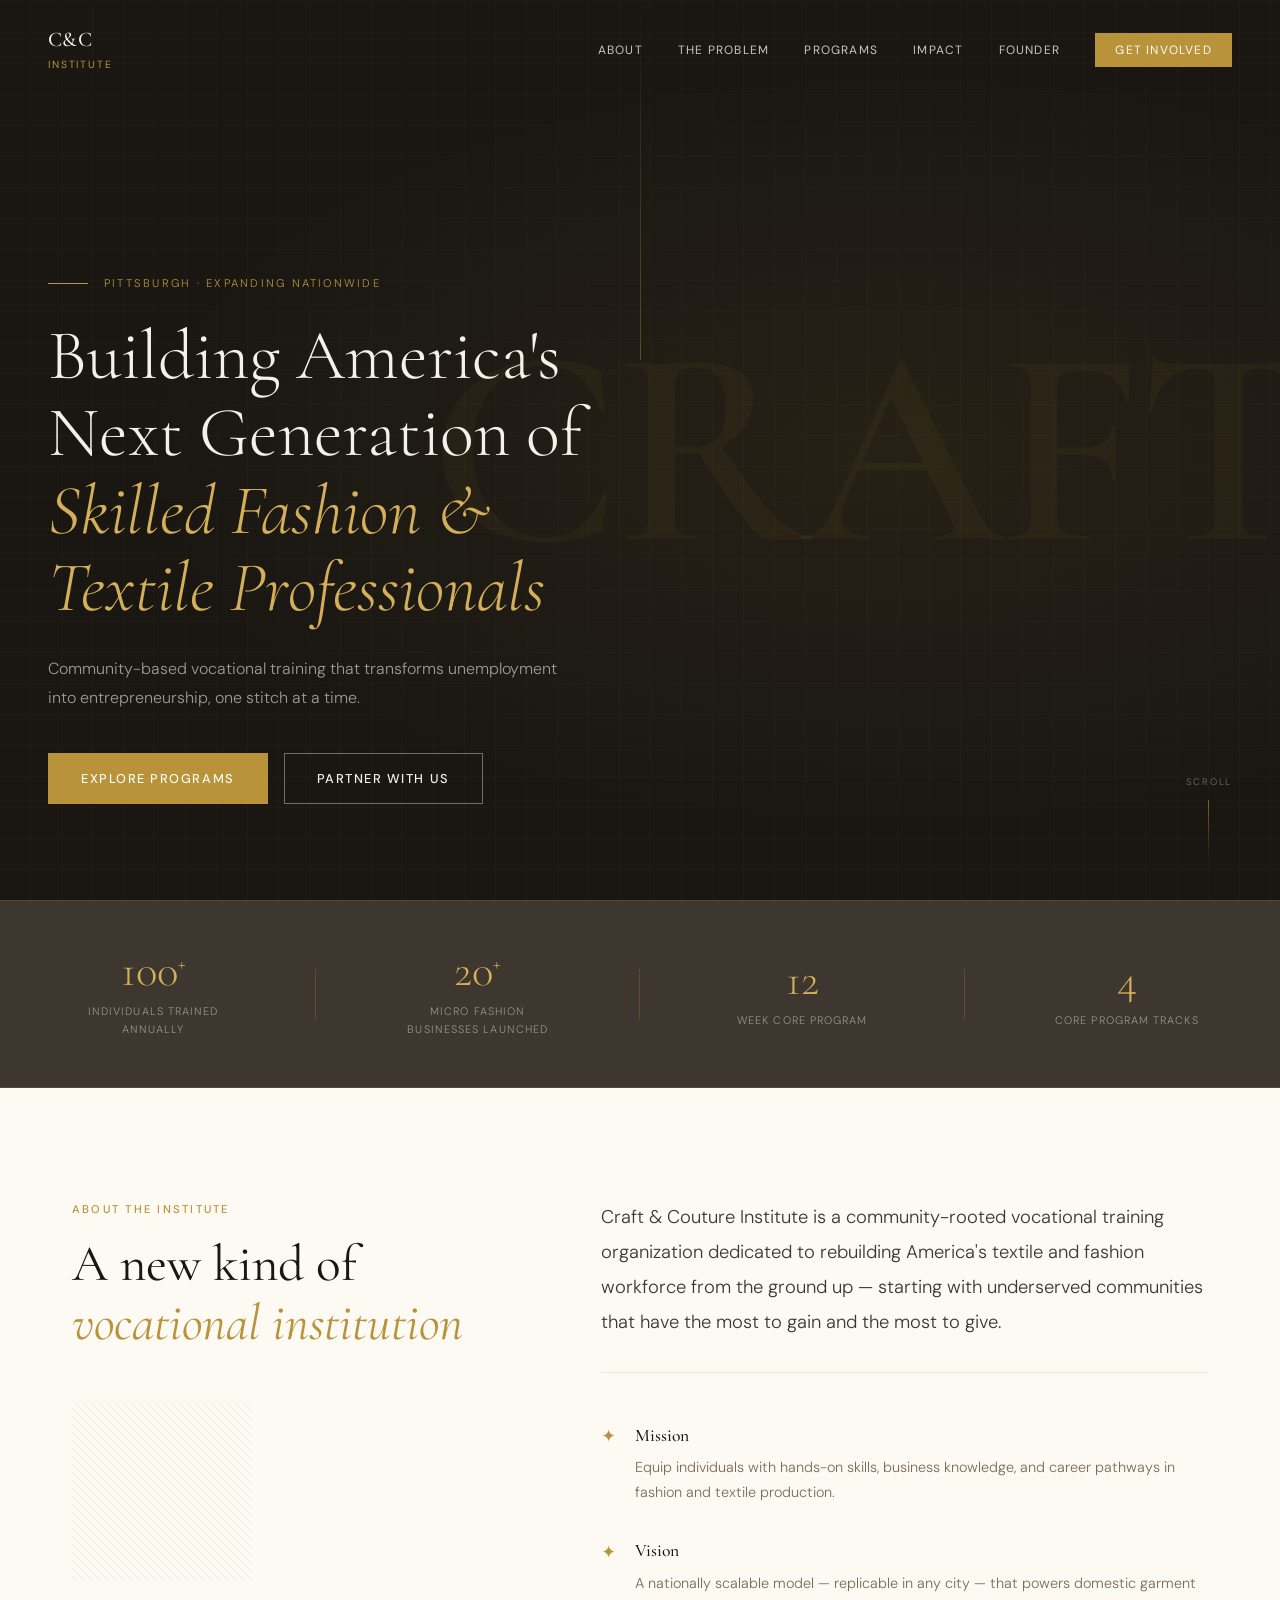
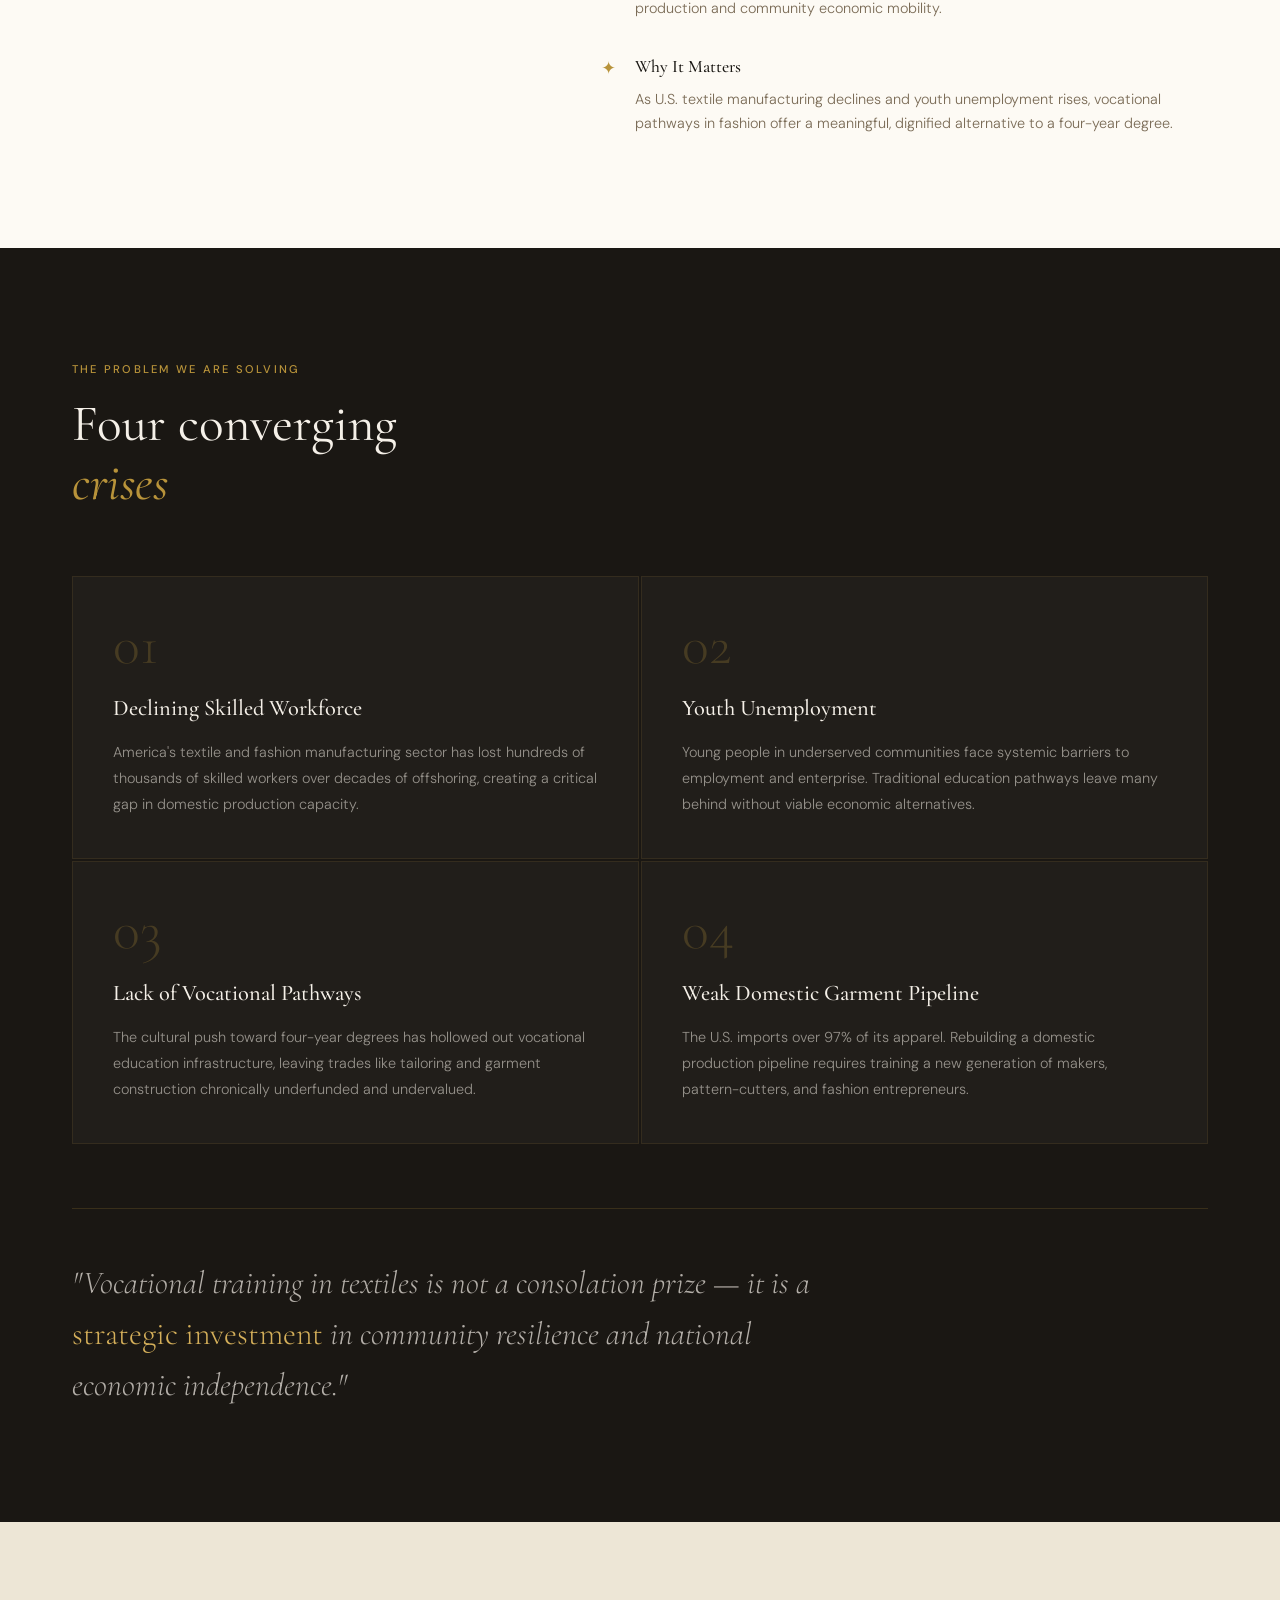
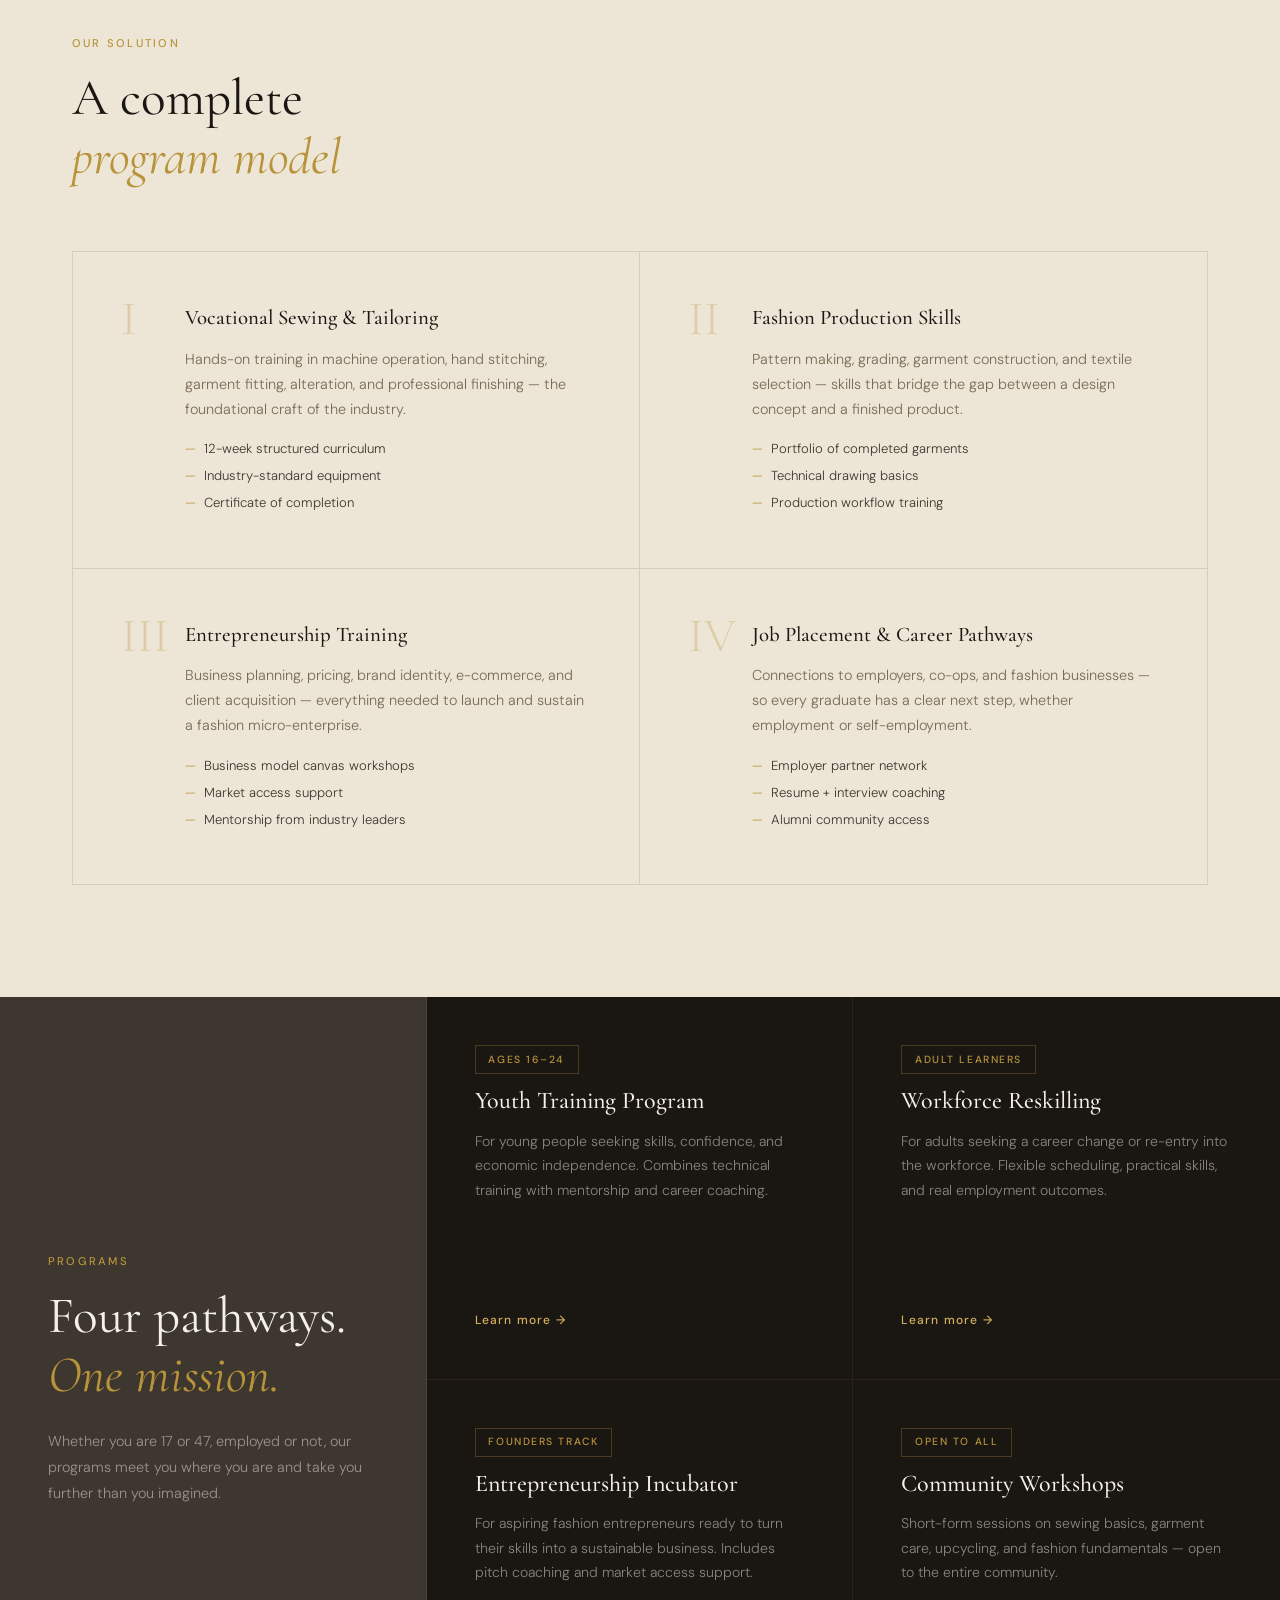
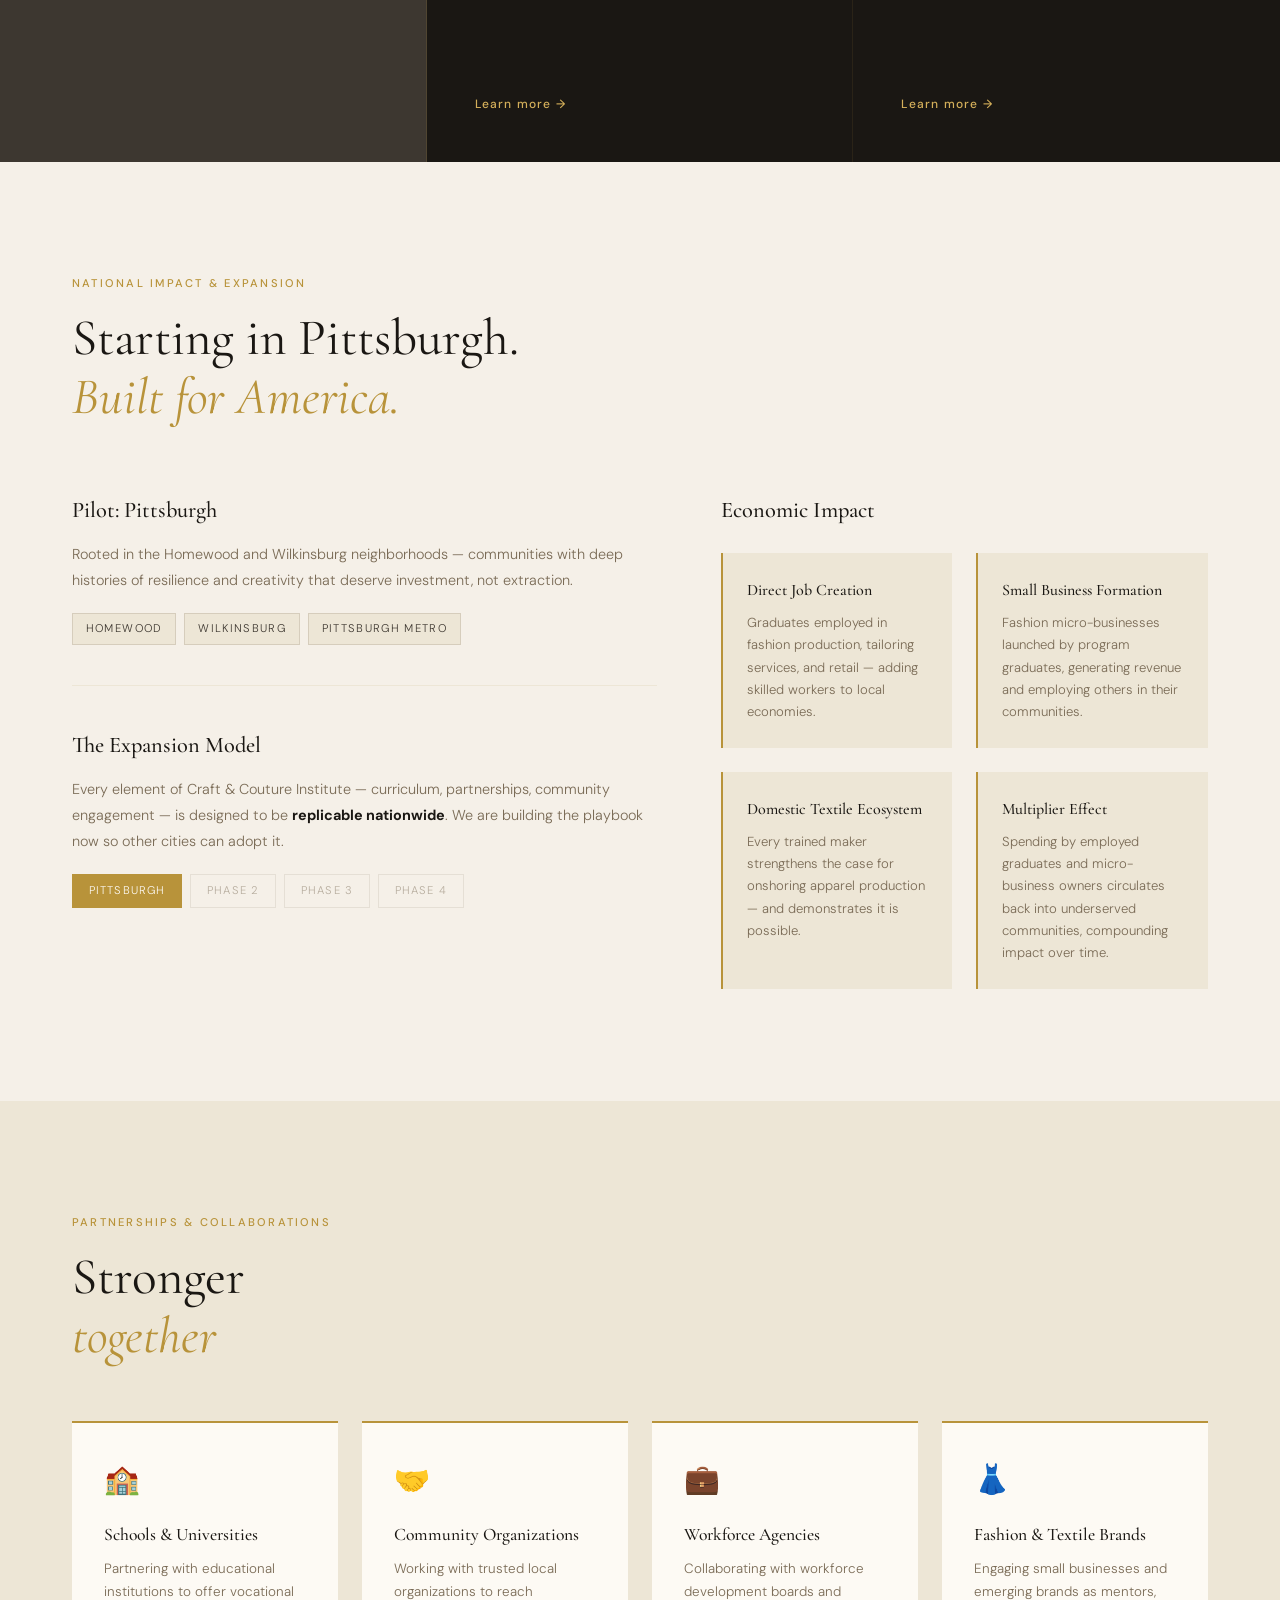
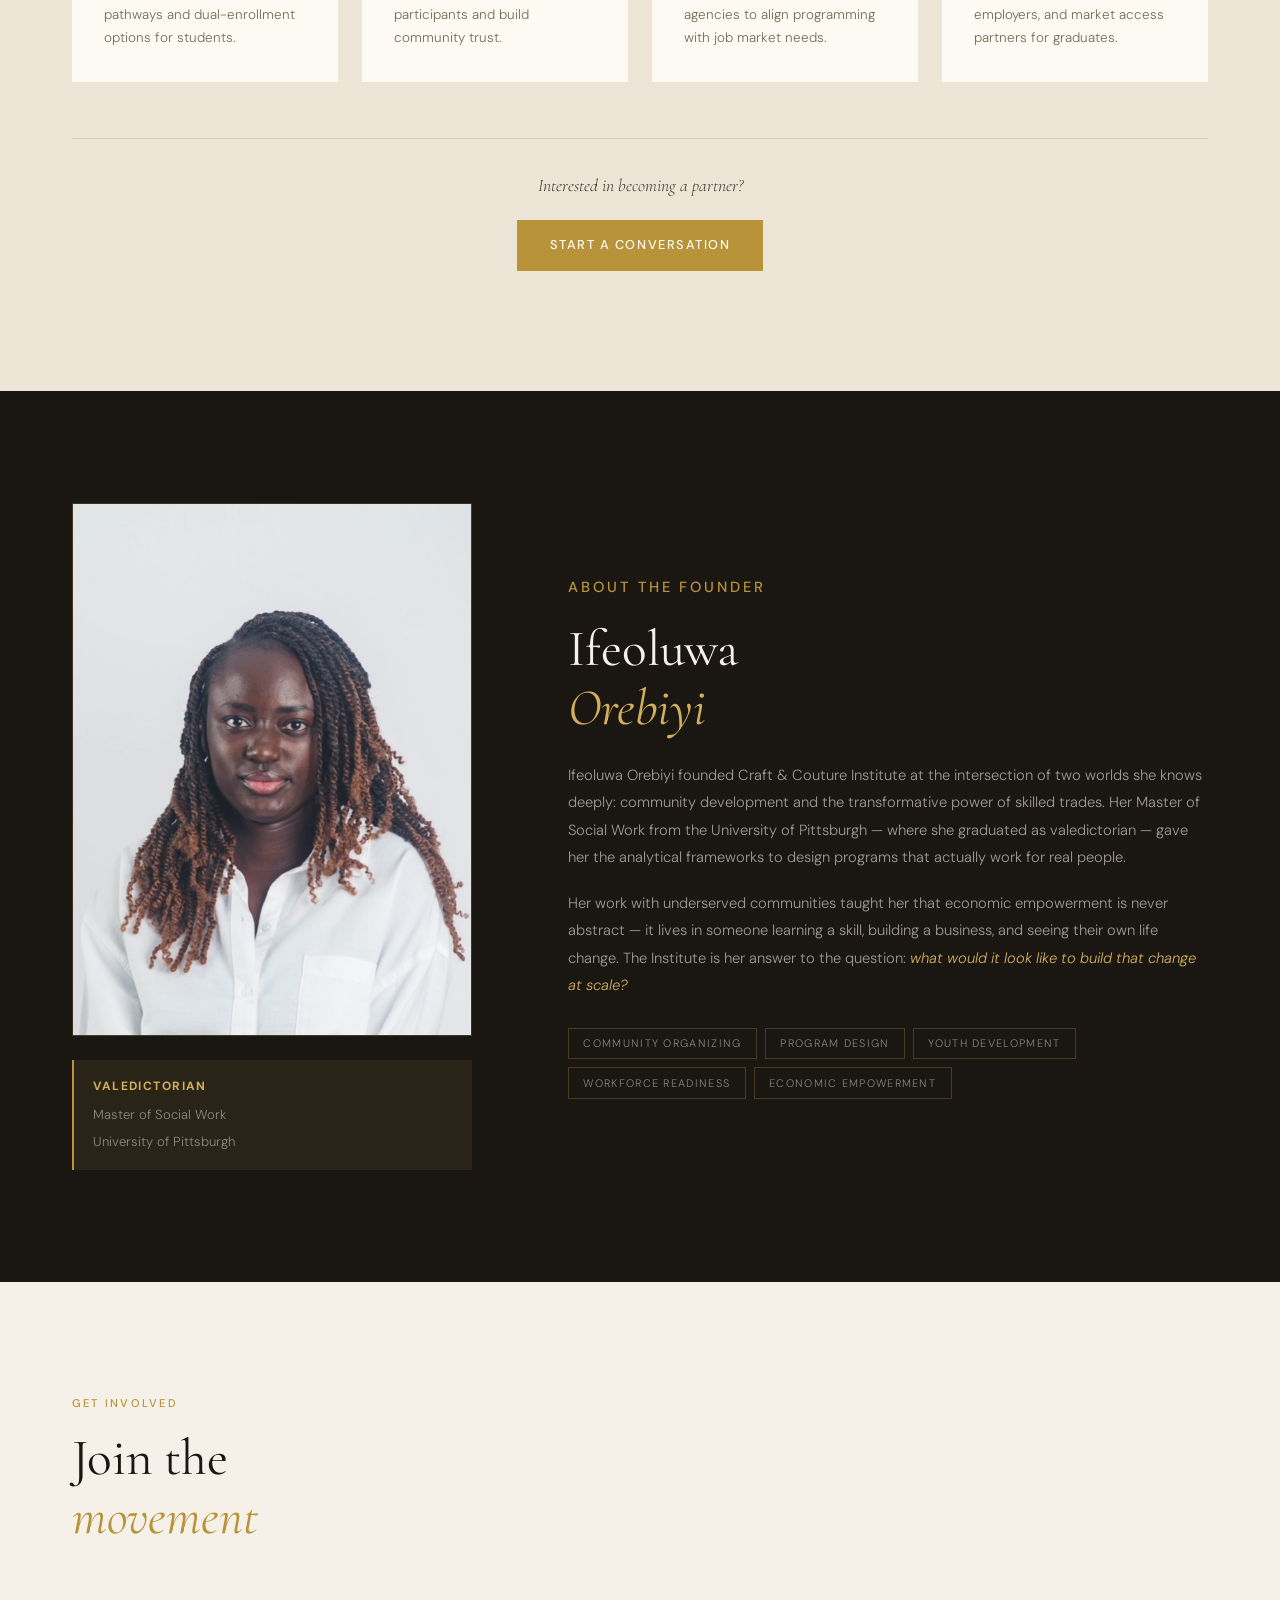
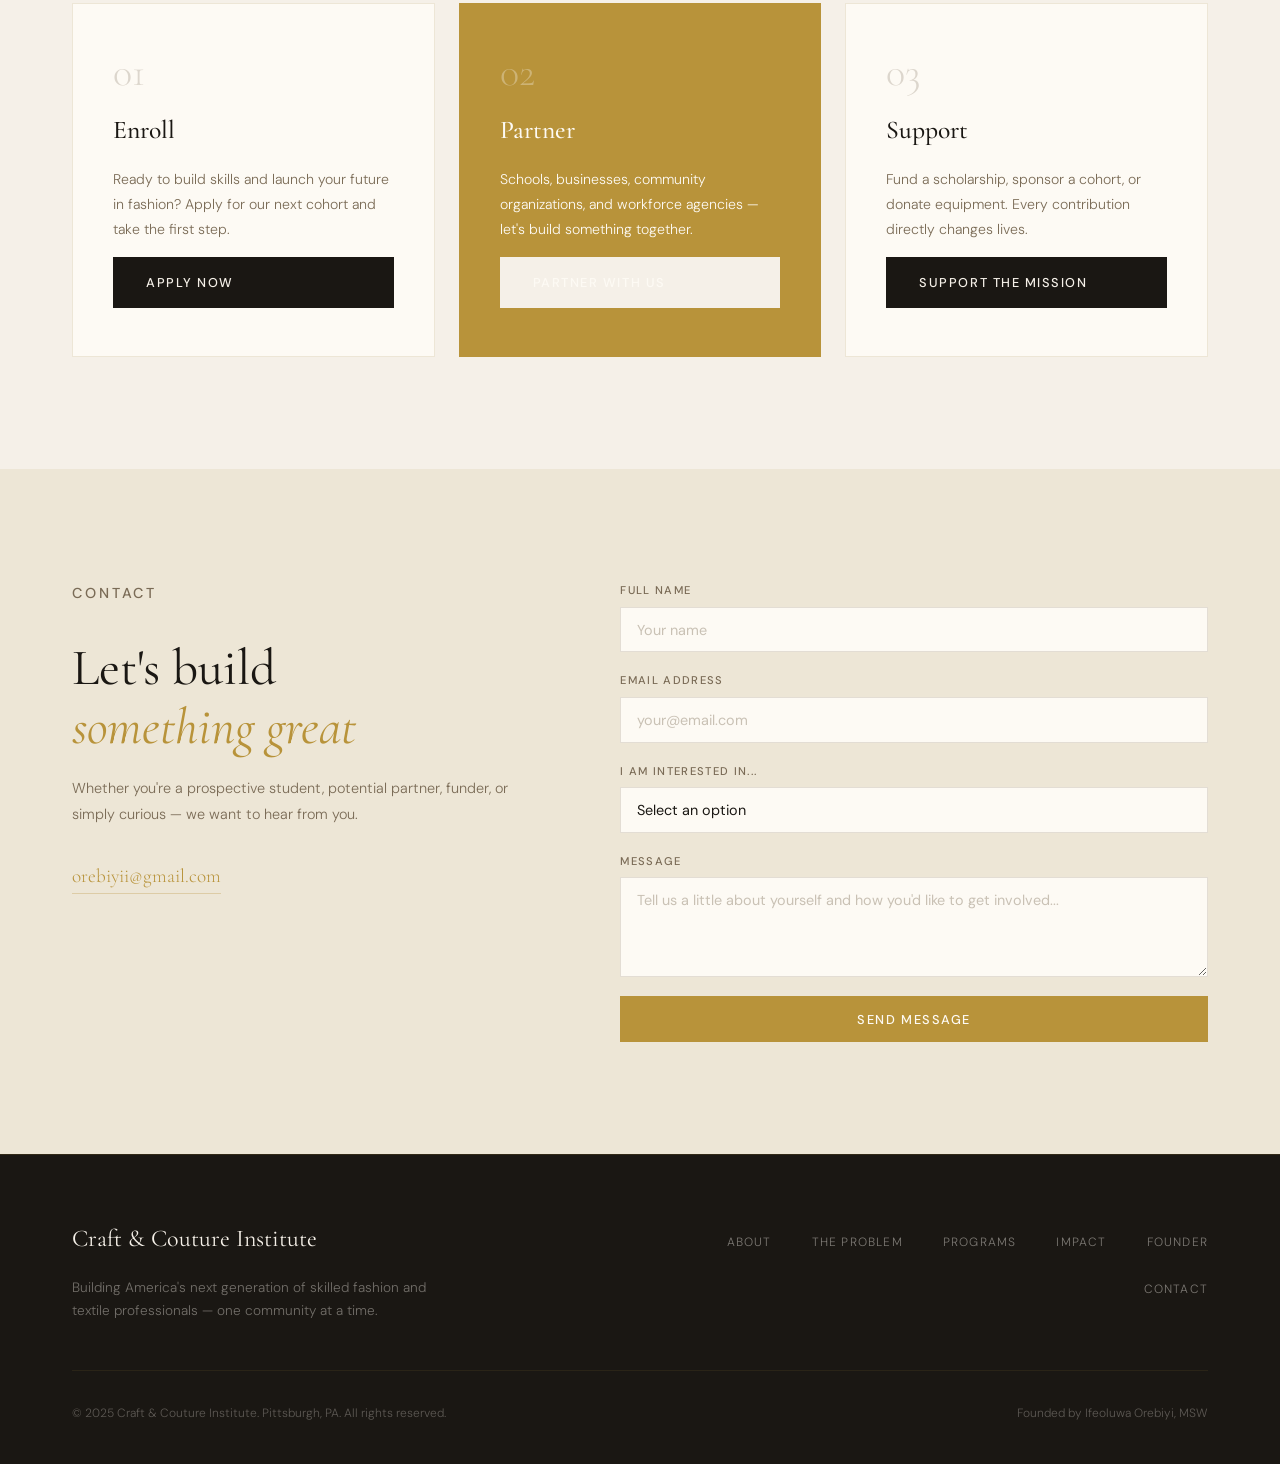
==== commit 3154c36b: "Fix image source path for founder image" ====
--- a/index.html
+++ b/index.html
@@ -381,7 +381,7 @@
       <div class="founder__grid">
         <div class="founder__visual reveal">
           <div class="founder__frame">
-            <img src="image/founder.jpg" alt="founder">
+            <img src="Image/founder.jpg" alt="founder">
           </div>
           <div class="founder__credential">
             <strong>Valedictorian</strong>
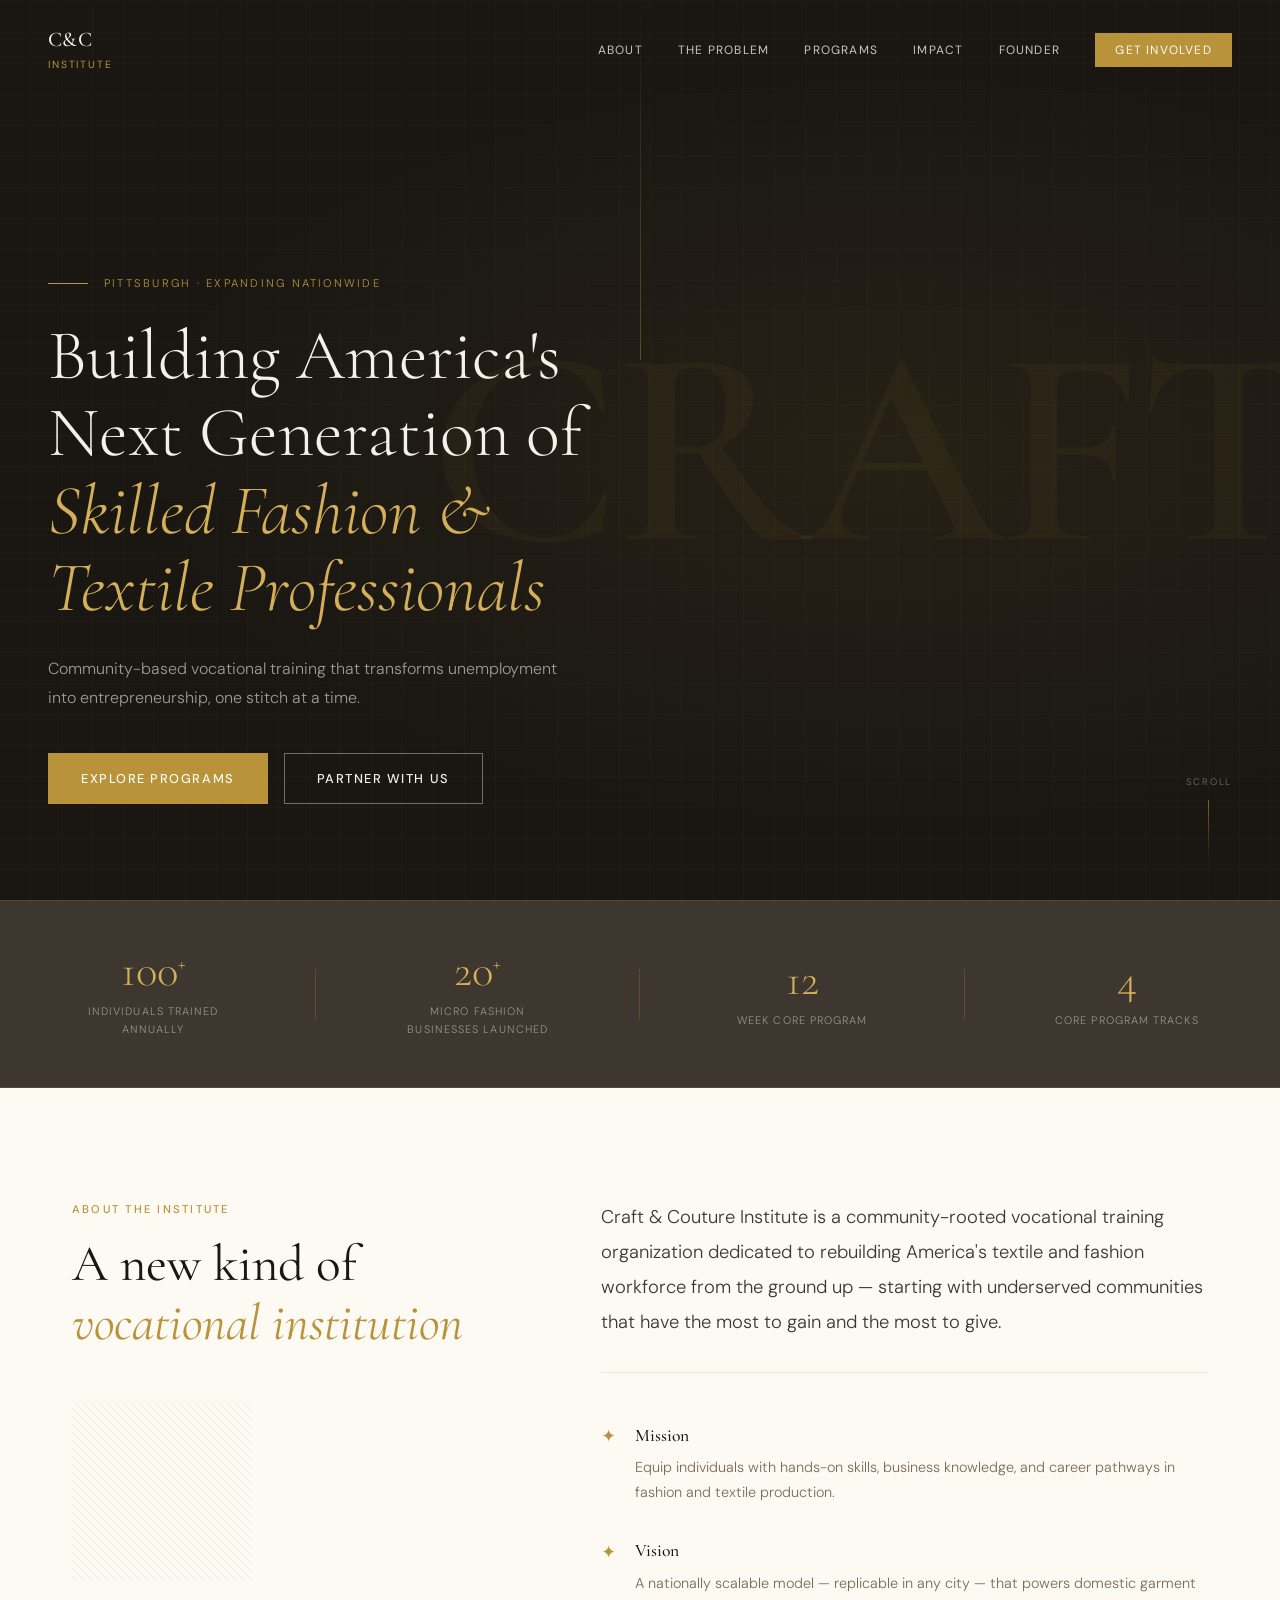
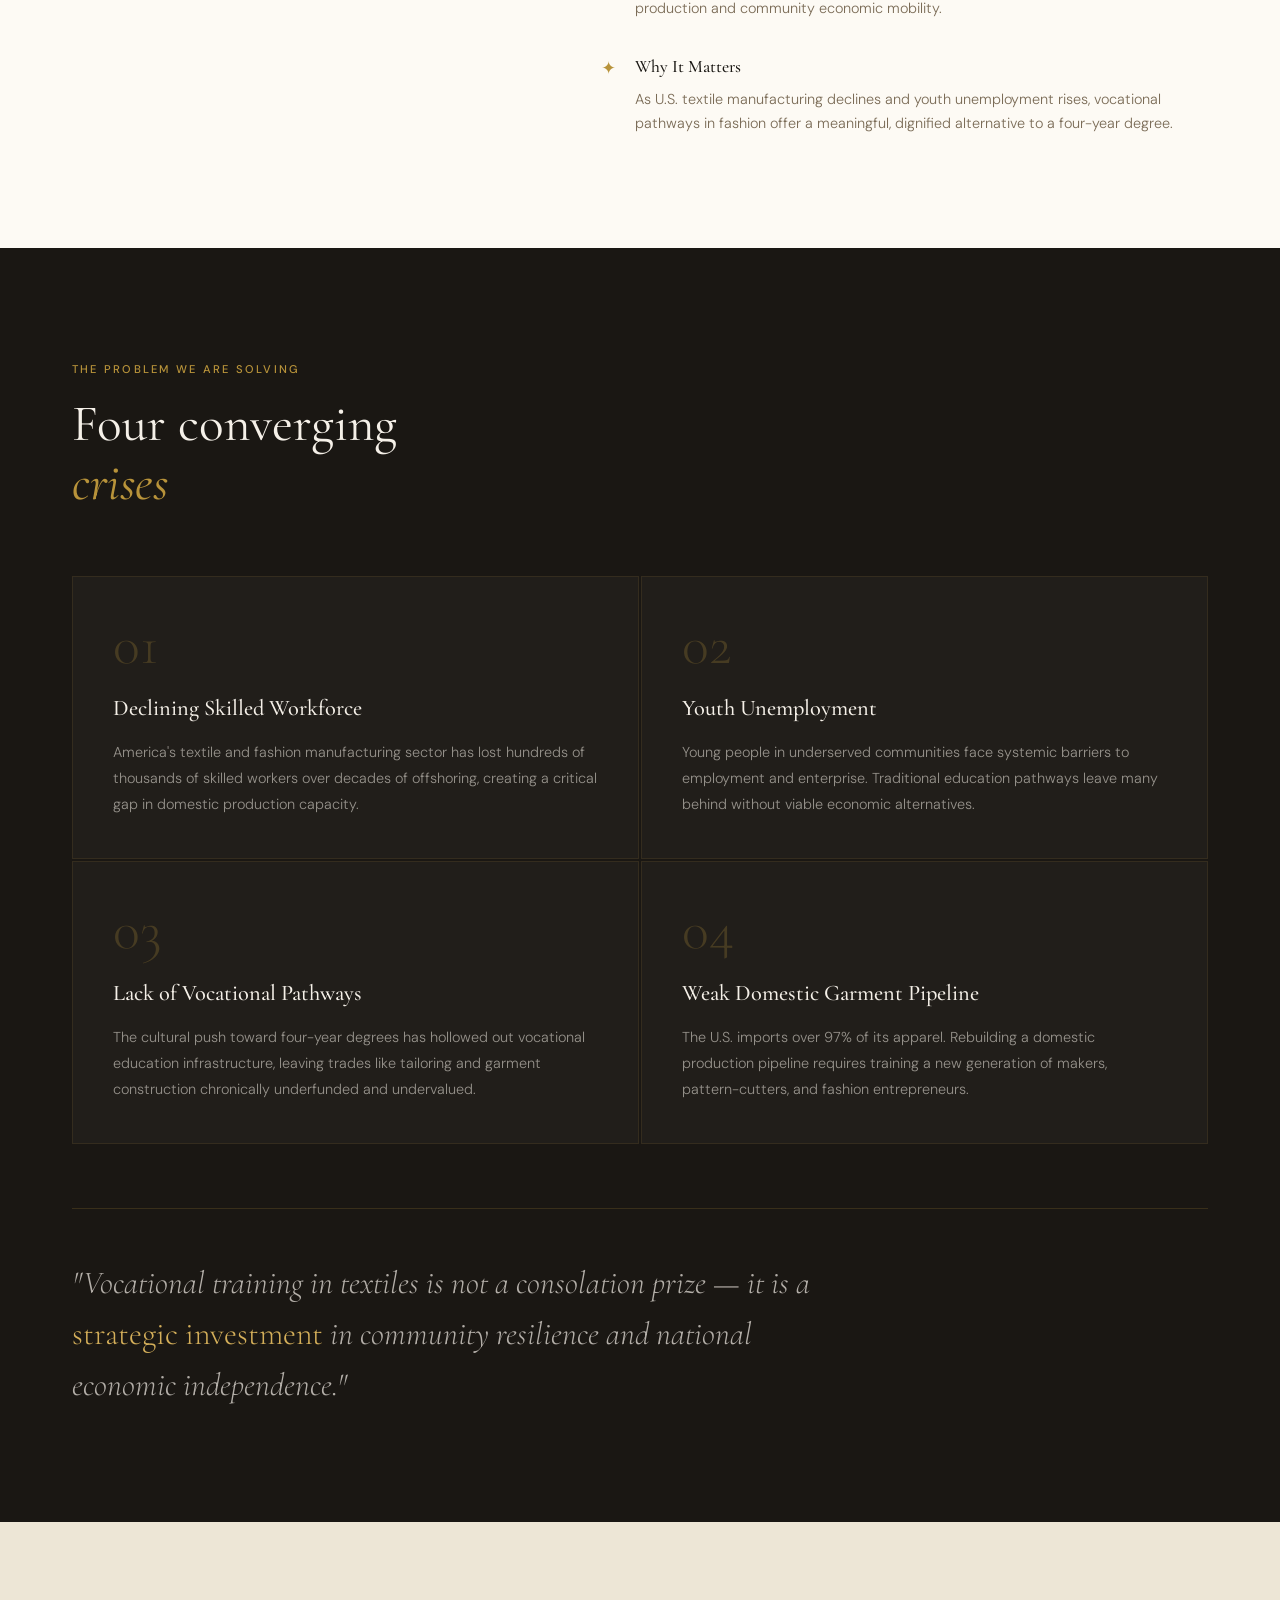
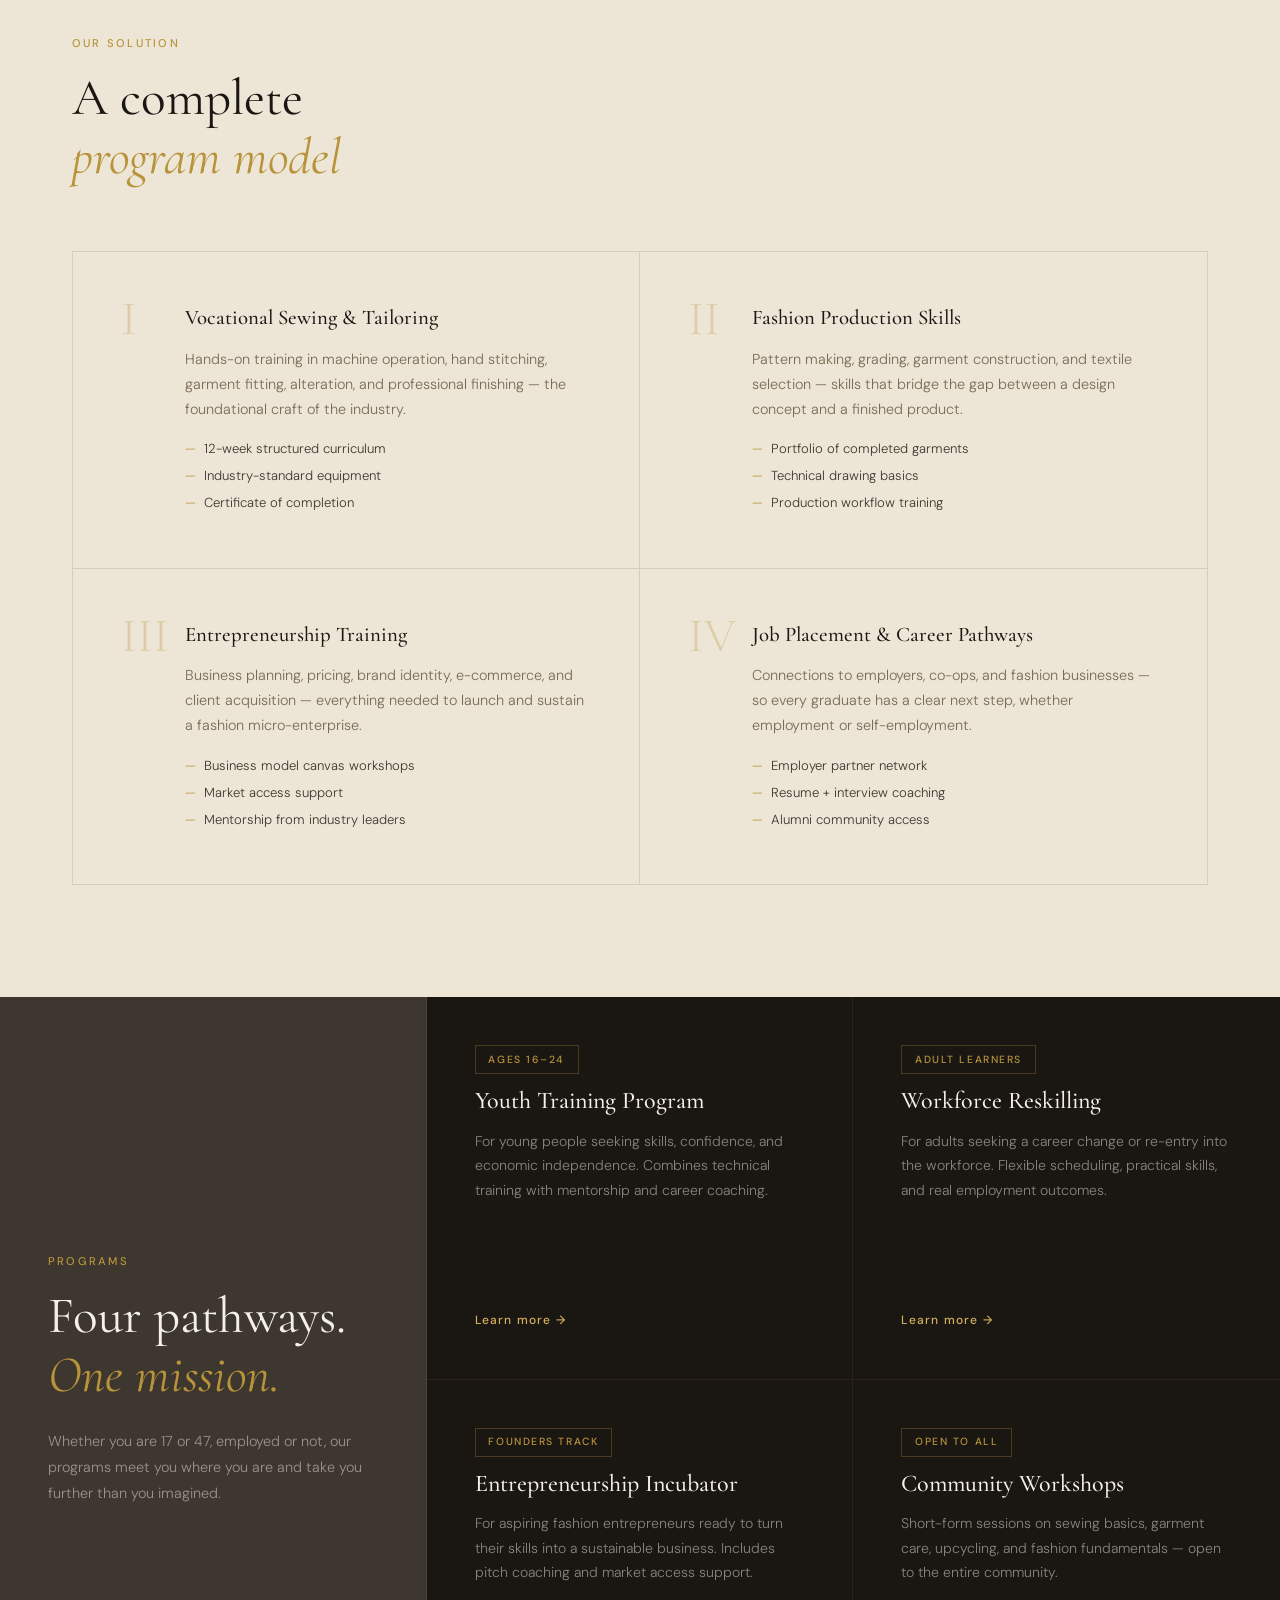
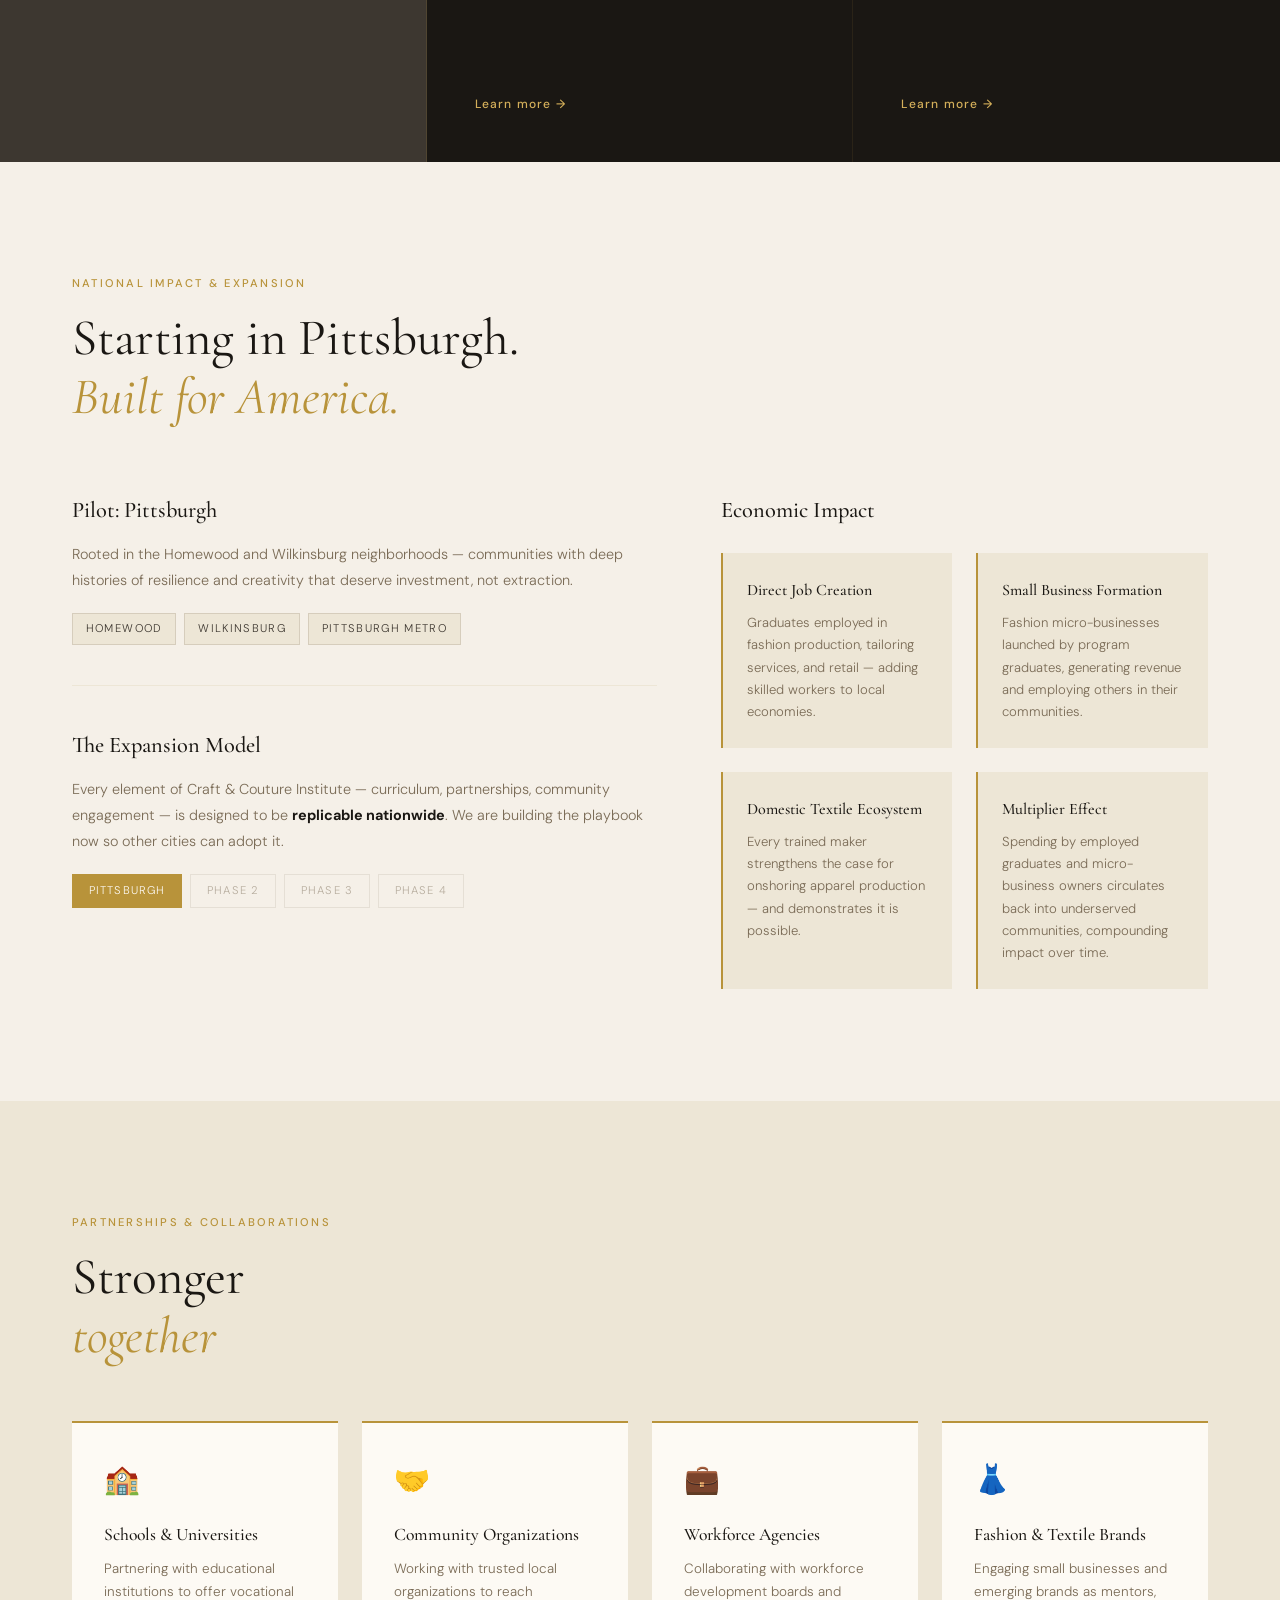
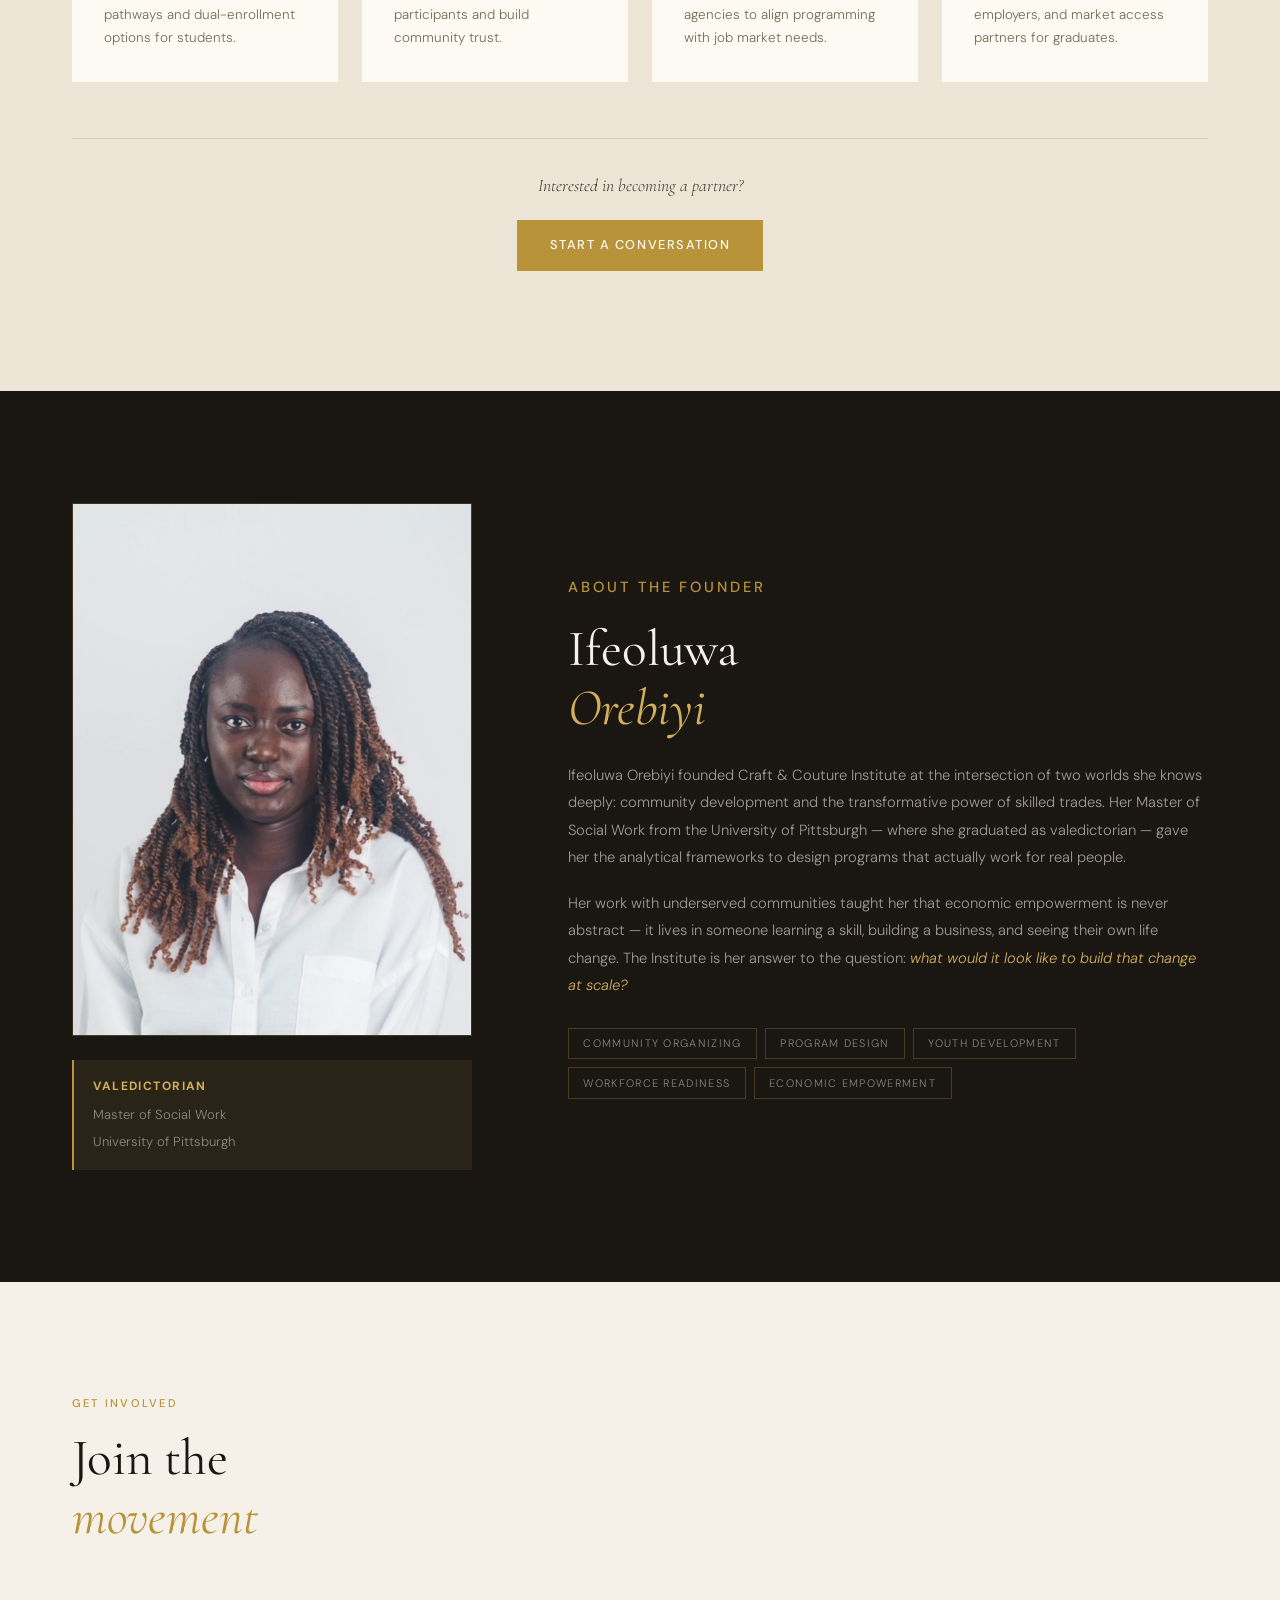
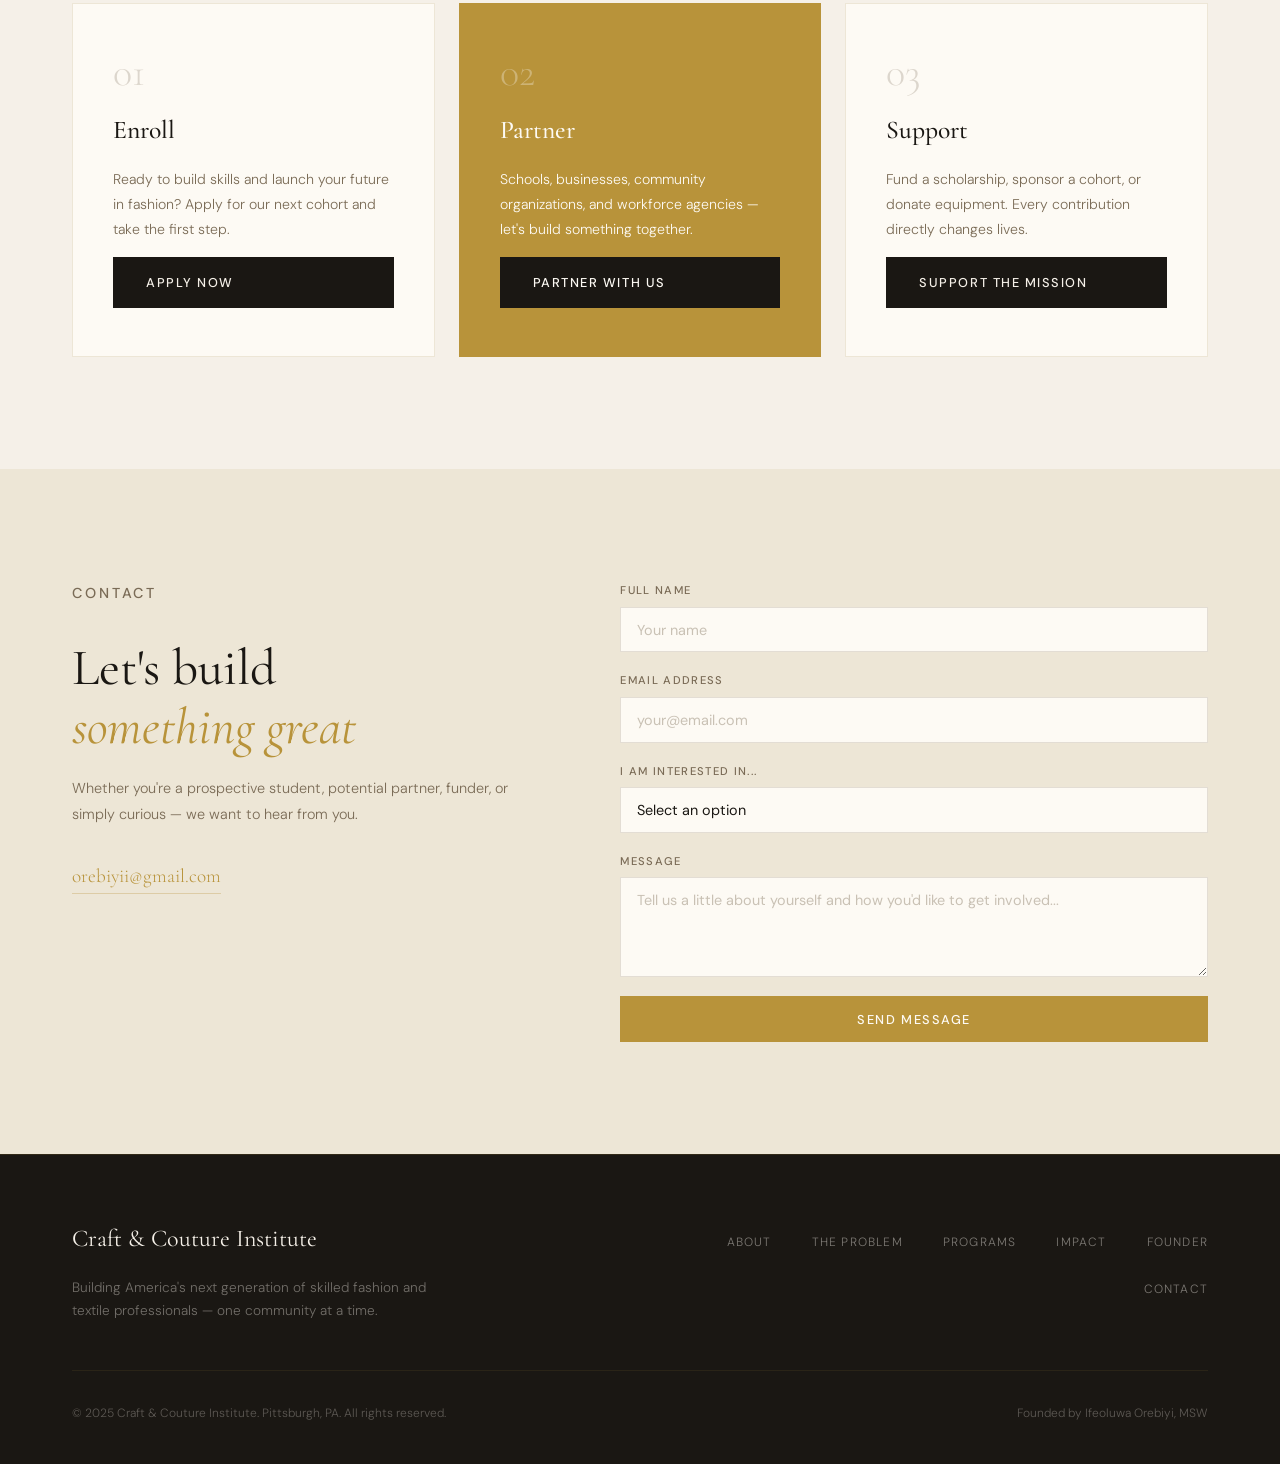
==== commit b252a188: "Change button class from 'btn--light' to 'btn--dark'" ====
--- a/index.html
+++ b/index.html
@@ -429,7 +429,7 @@
           <div class="involve-card__num">02</div>
           <h3>Partner</h3>
           <p>Schools, businesses, community organizations, and workforce agencies — let's build something together.</p>
-          <a href="#contact" class="btn btn--light">Partner With Us</a>
+          <a href="#contact" class="btn btn--dark">Partner With Us</a>
         </div>
         <div class="involve-card reveal reveal--delay2">
           <div class="involve-card__num">03</div>
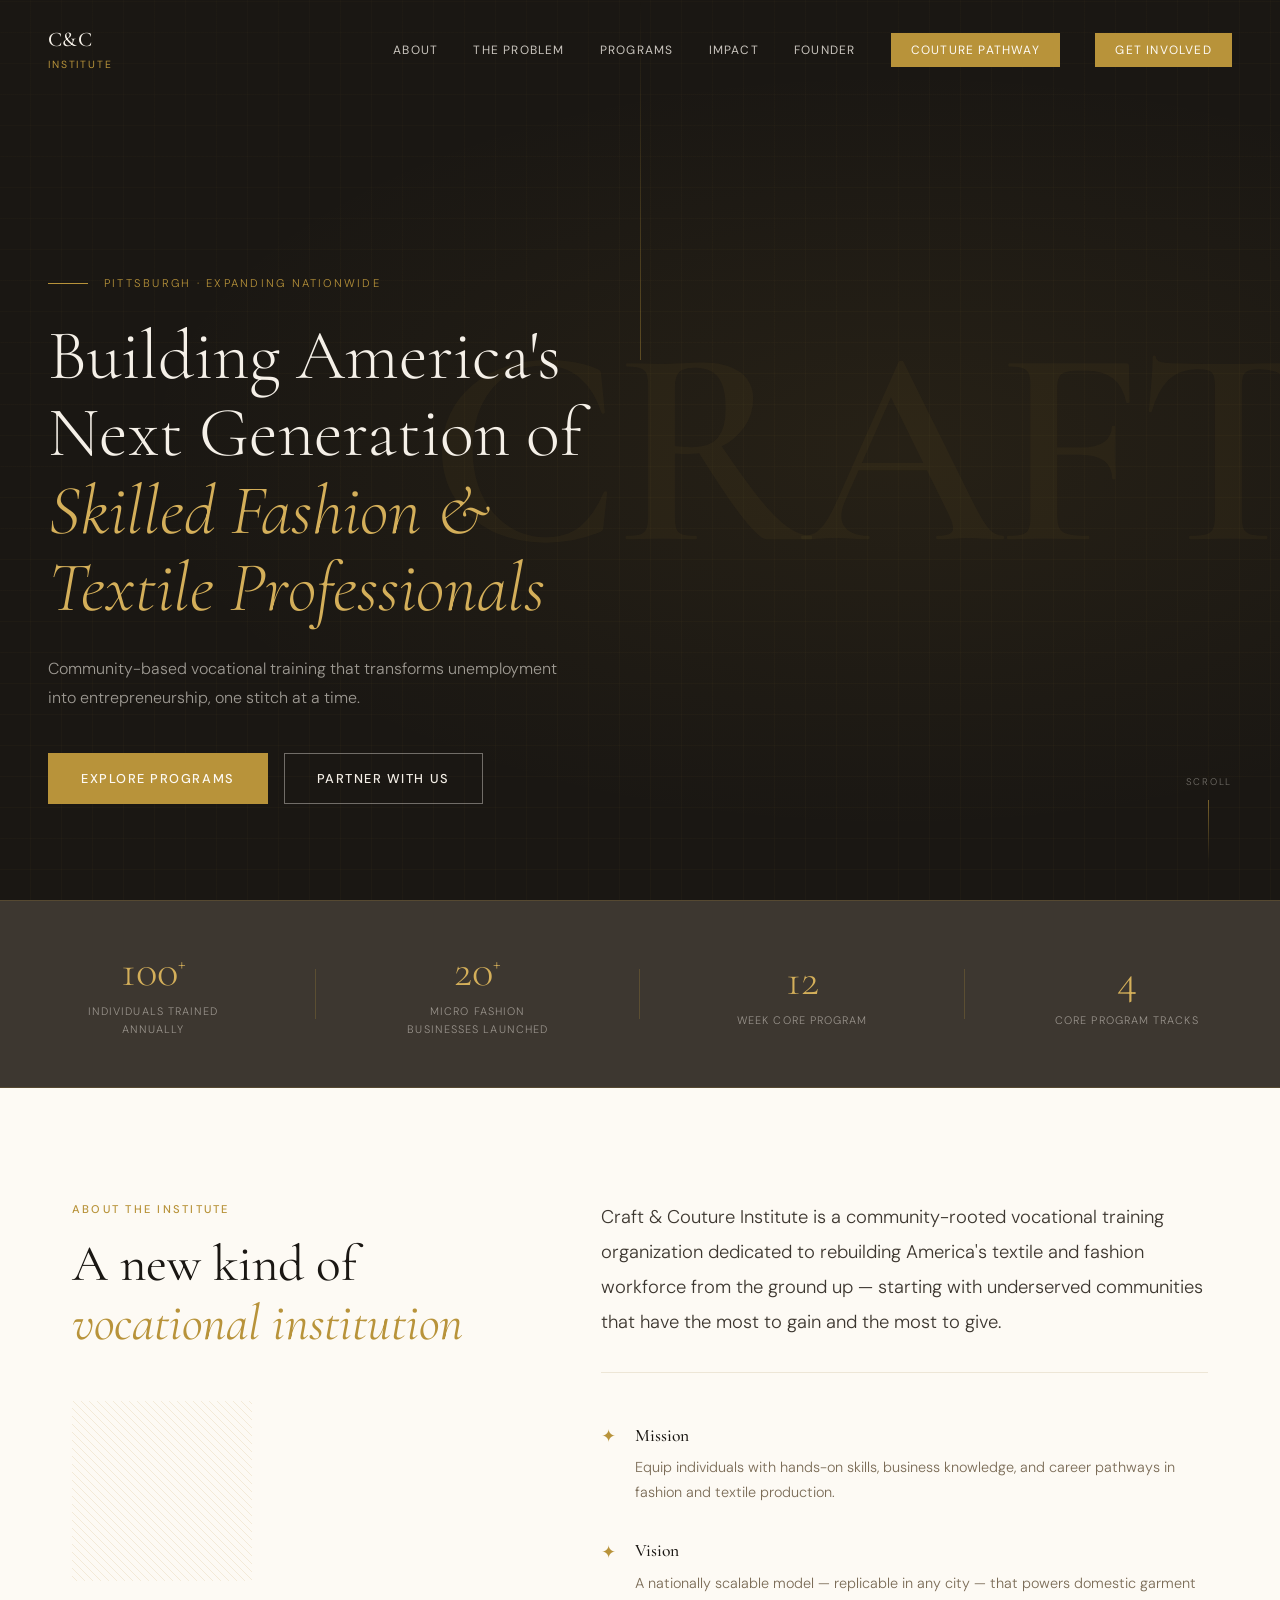
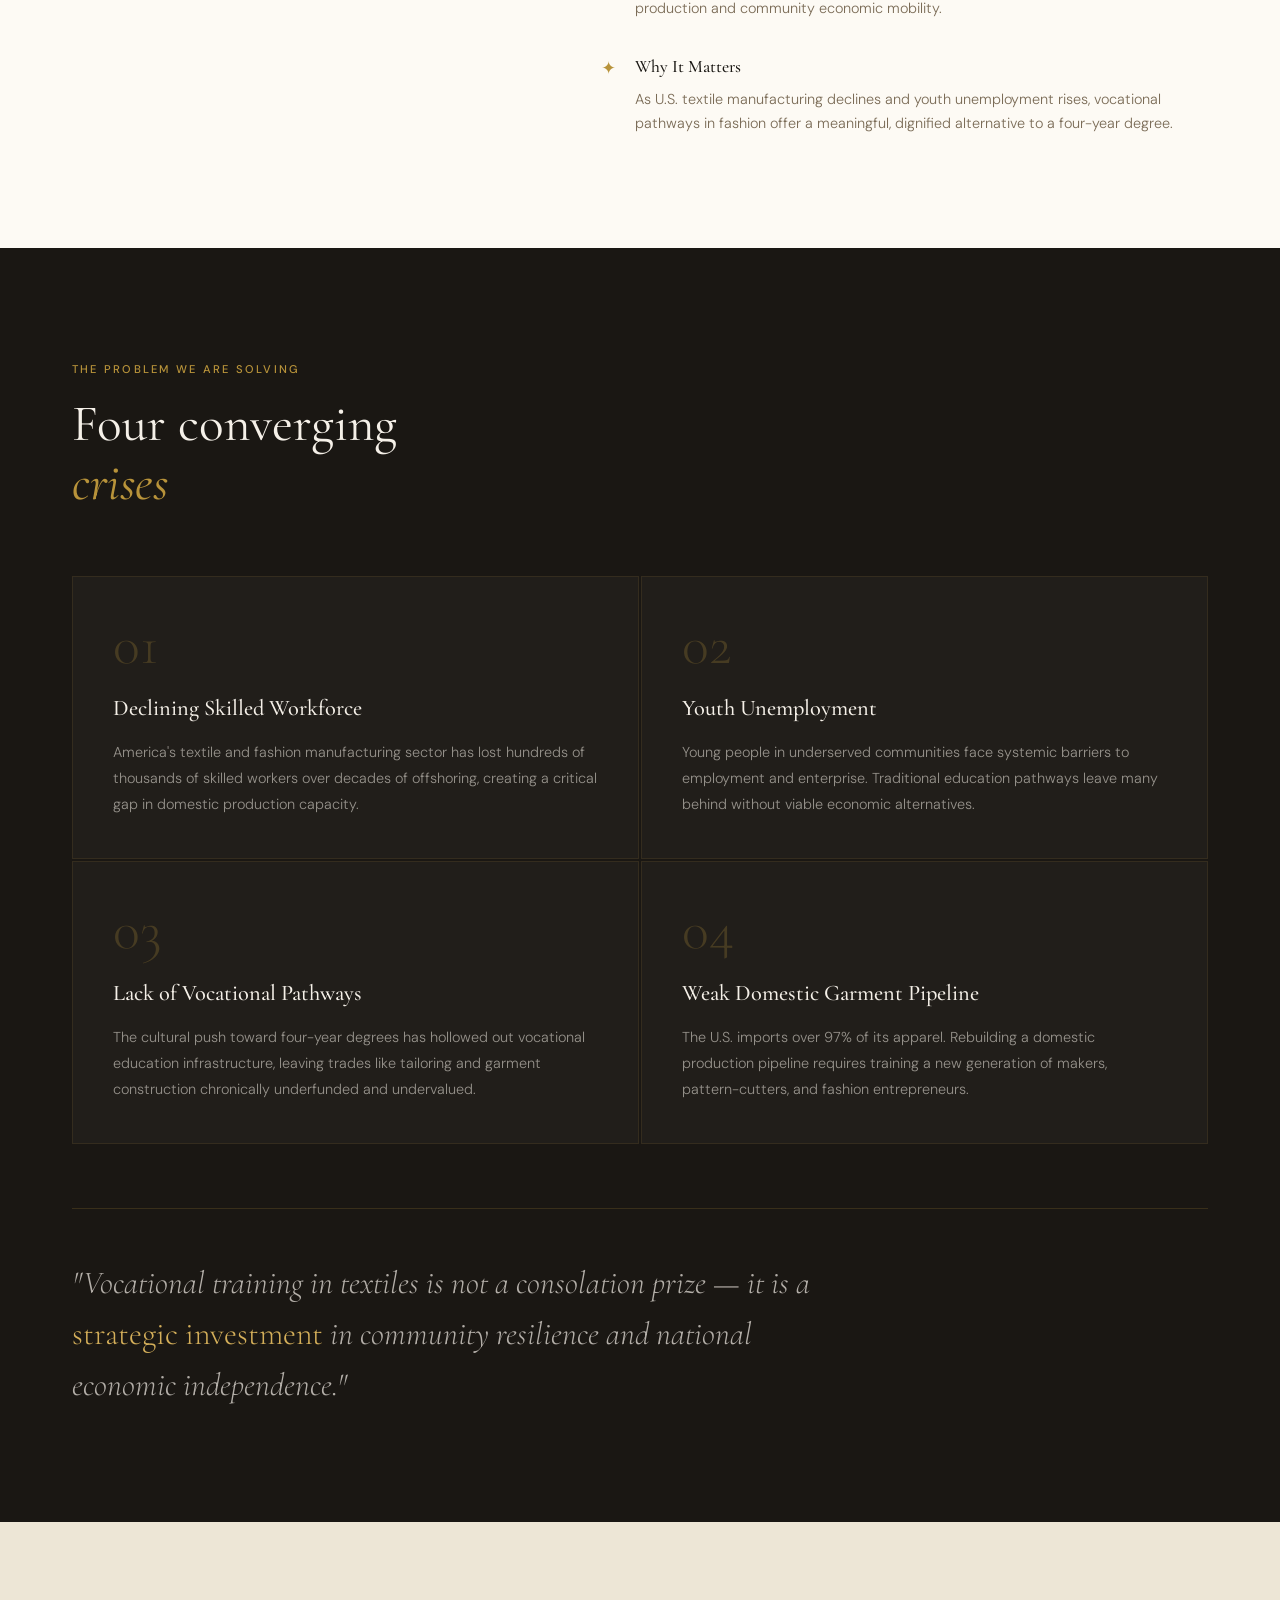
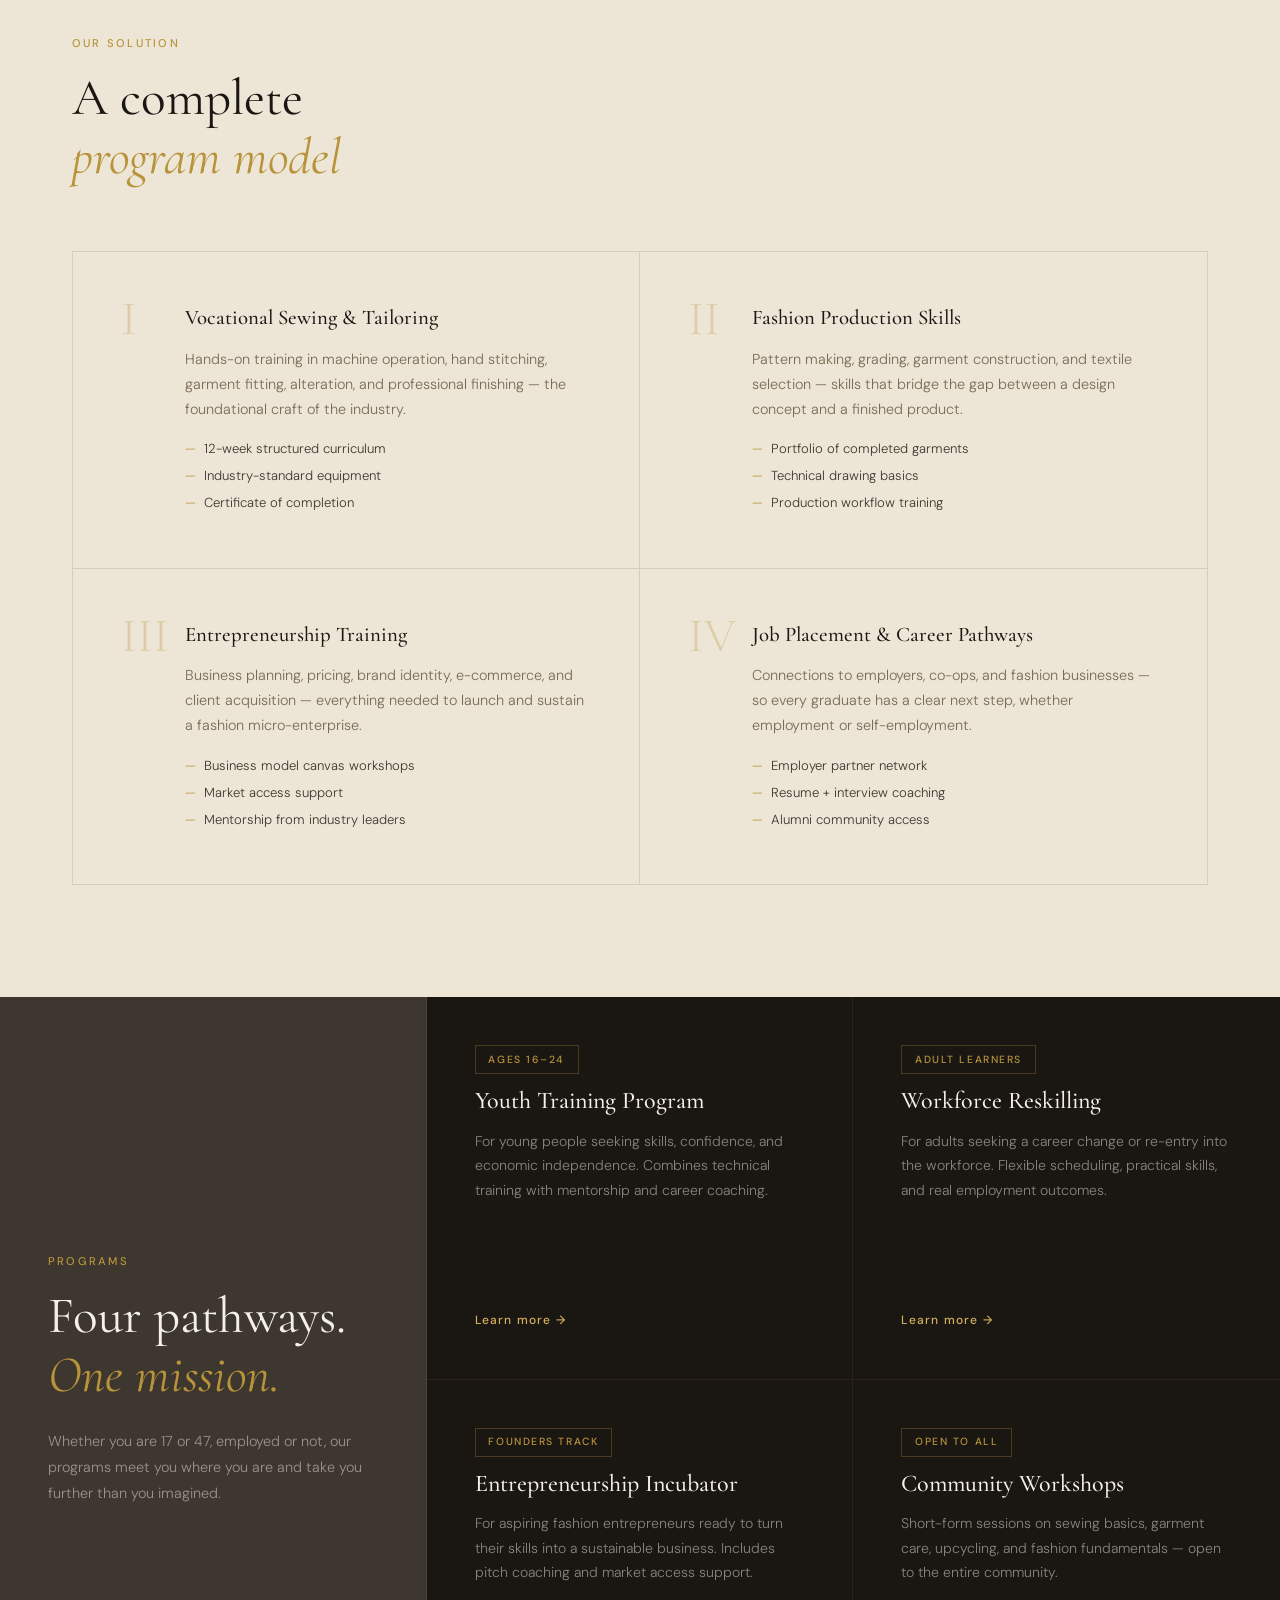
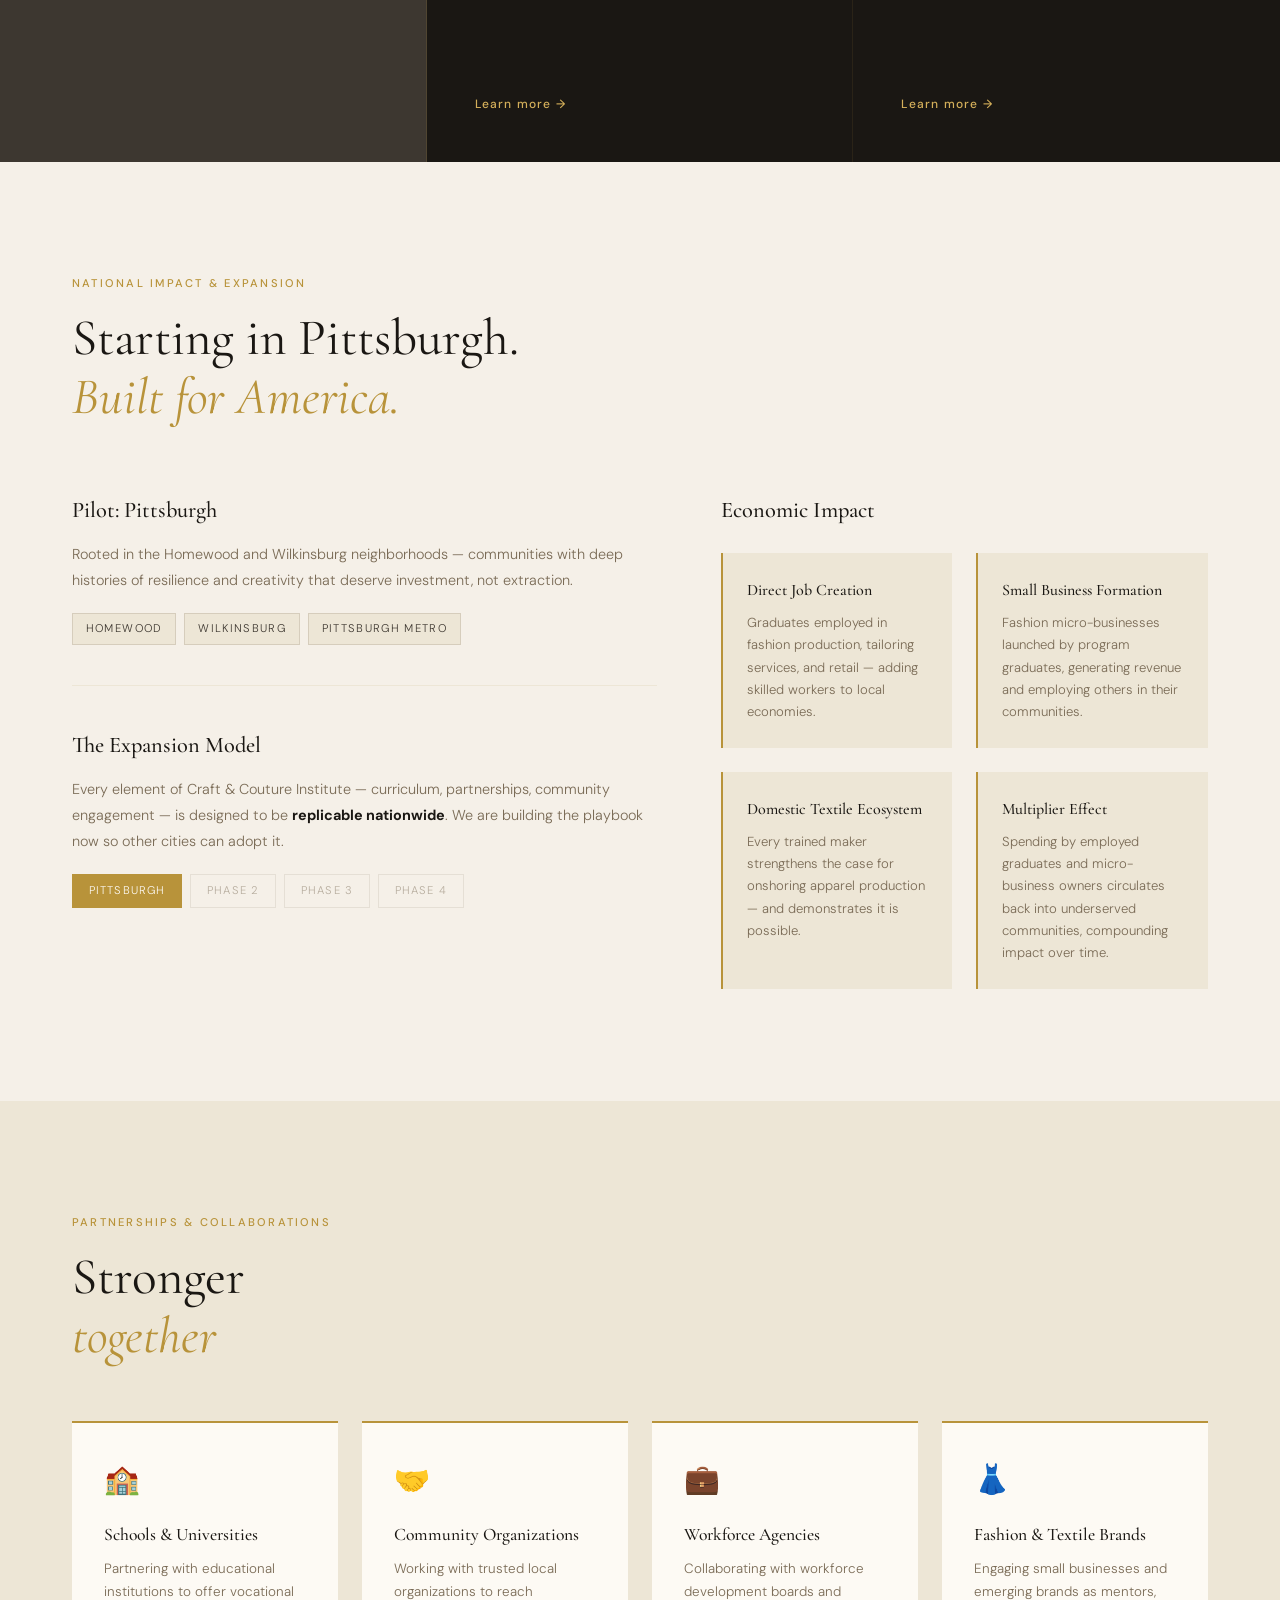
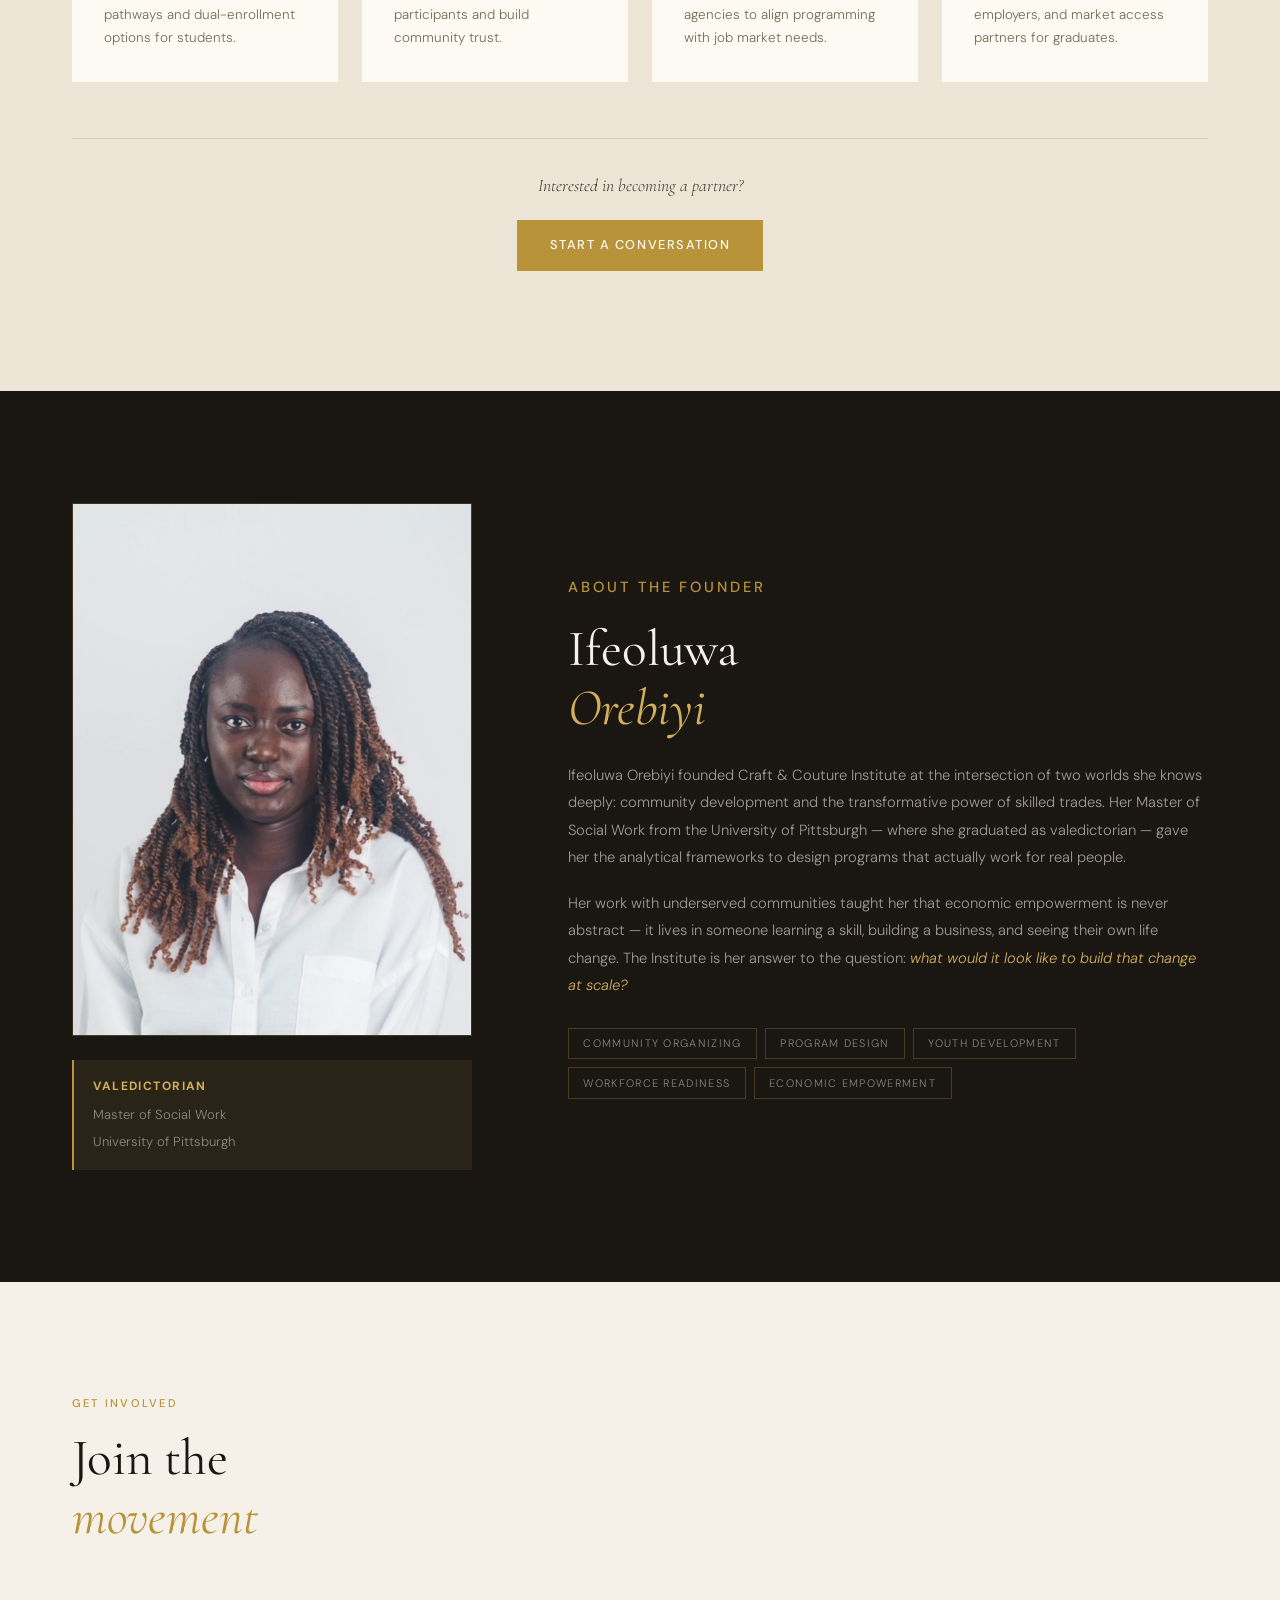
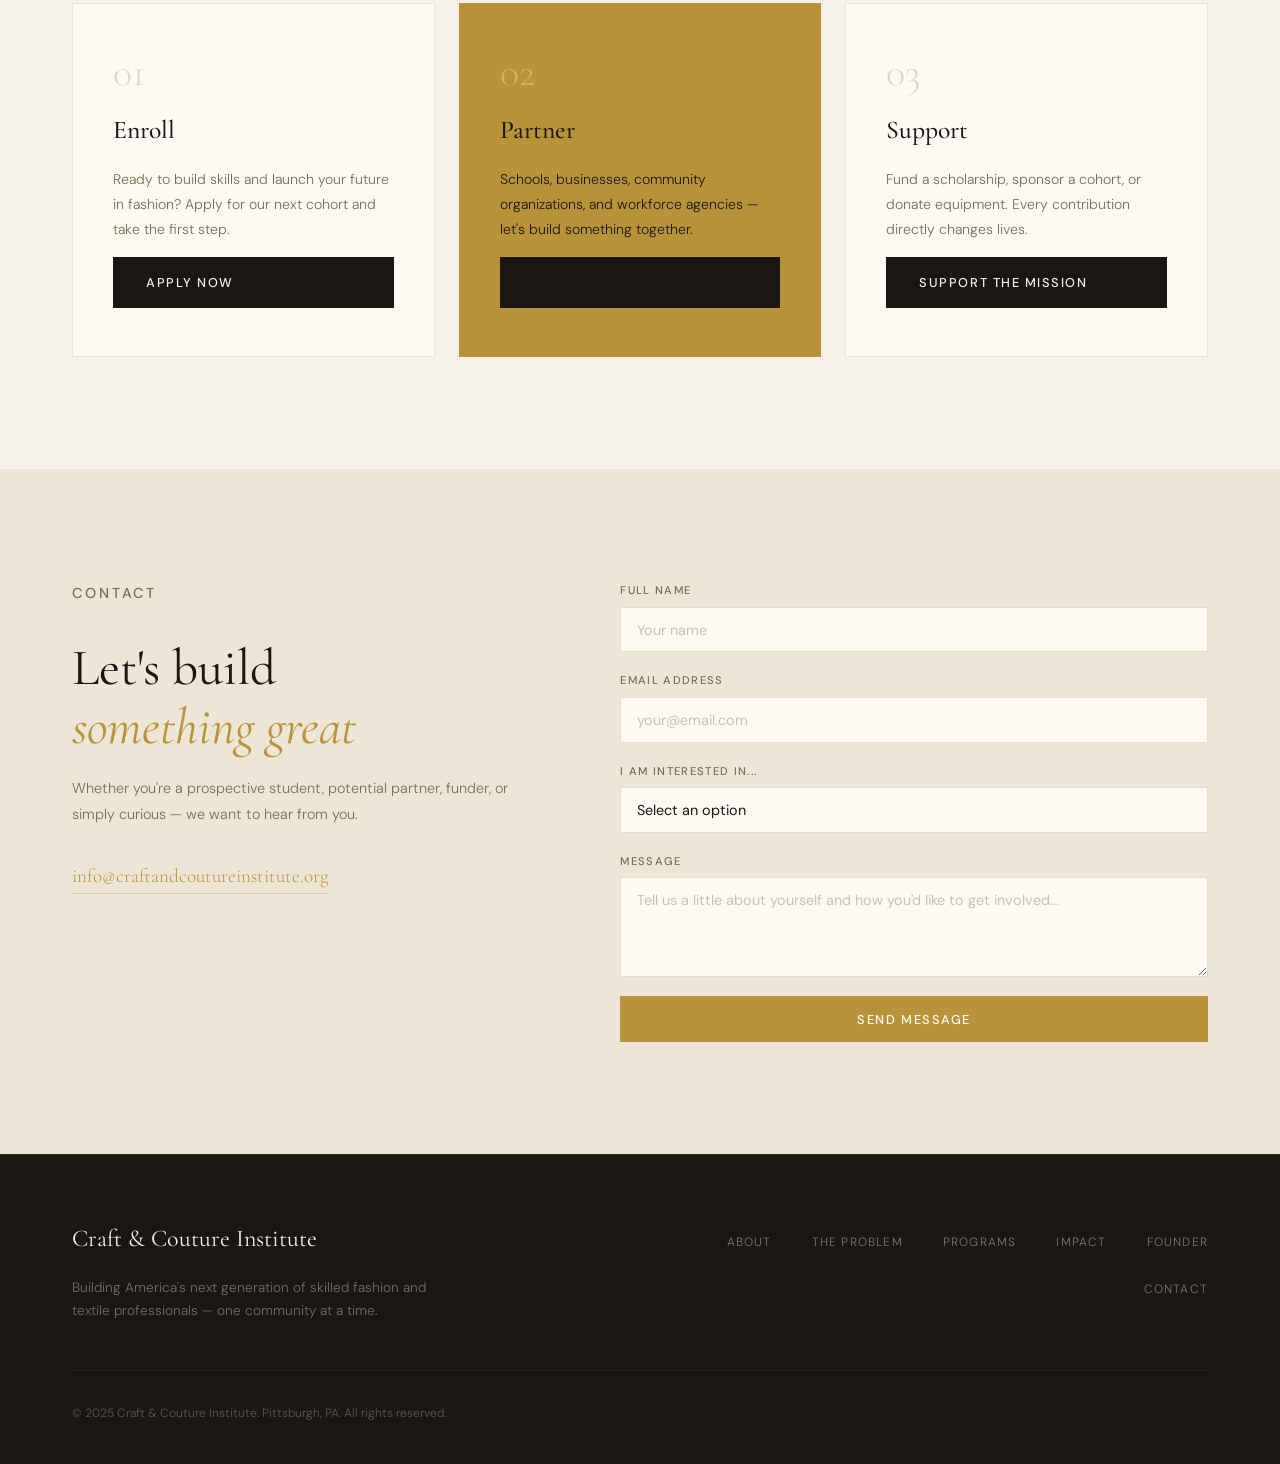
==== commit 5d503549: "Add files via upload" ====
--- a/index.html
+++ b/index.html
@@ -27,6 +27,7 @@
       <li><a href="#programs">Programs</a></li>
       <li><a href="#impact">Impact</a></li>
       <li><a href="#founder">Founder</a></li>
+      <li><a href="couture-pathway.html" class="nav__cta">Couture Pathway</a></li>
       <li><a href="#get-involved" class="nav__cta">Get Involved</a></li>
     </ul>
   </nav>
@@ -451,7 +452,7 @@
           <p>Whether you're a prospective student, potential partner, funder, or simply curious — we want to hear from
             you.</p>
           <div class="contact__info">
-            <a href="mailto:orebiyii@gmail.com" class="contact__email">orebiyii@gmail.com</a>
+            <a href="mailto:info@craftandcoutureinstitute.org" class="contact__email">info@craftandcoutureinstitute.org</a>
           </div>
         </div>
         <form class="contact__form reveal reveal--delay" id="contactForm">
@@ -507,12 +508,11 @@
       </div>
       <div class="footer__bottom">
         <p>© 2025 Craft &amp; Couture Institute. Pittsburgh, PA. All rights reserved.</p>
-        <p>Founded by Ifeoluwa Orebiyi, MSW</p>
       </div>
     </div>
   </footer>
 
   <script src="script.js"></script>
+
 </body>
-
-</html>
+</html>
--- a/style.css
+++ b/style.css
@@ -1009,7 +1009,7 @@
   background: var(--gold);
   border-color: var(--gold);
 }
-.involve-card--accent * { color: var(--white) !important; }
+.involve-card--accent * { color: var(--black) !important; }
 .involve-card--accent .involve-card__num { color: rgba(255,255,255,0.3) !important; }
 
 .involve-card__num {
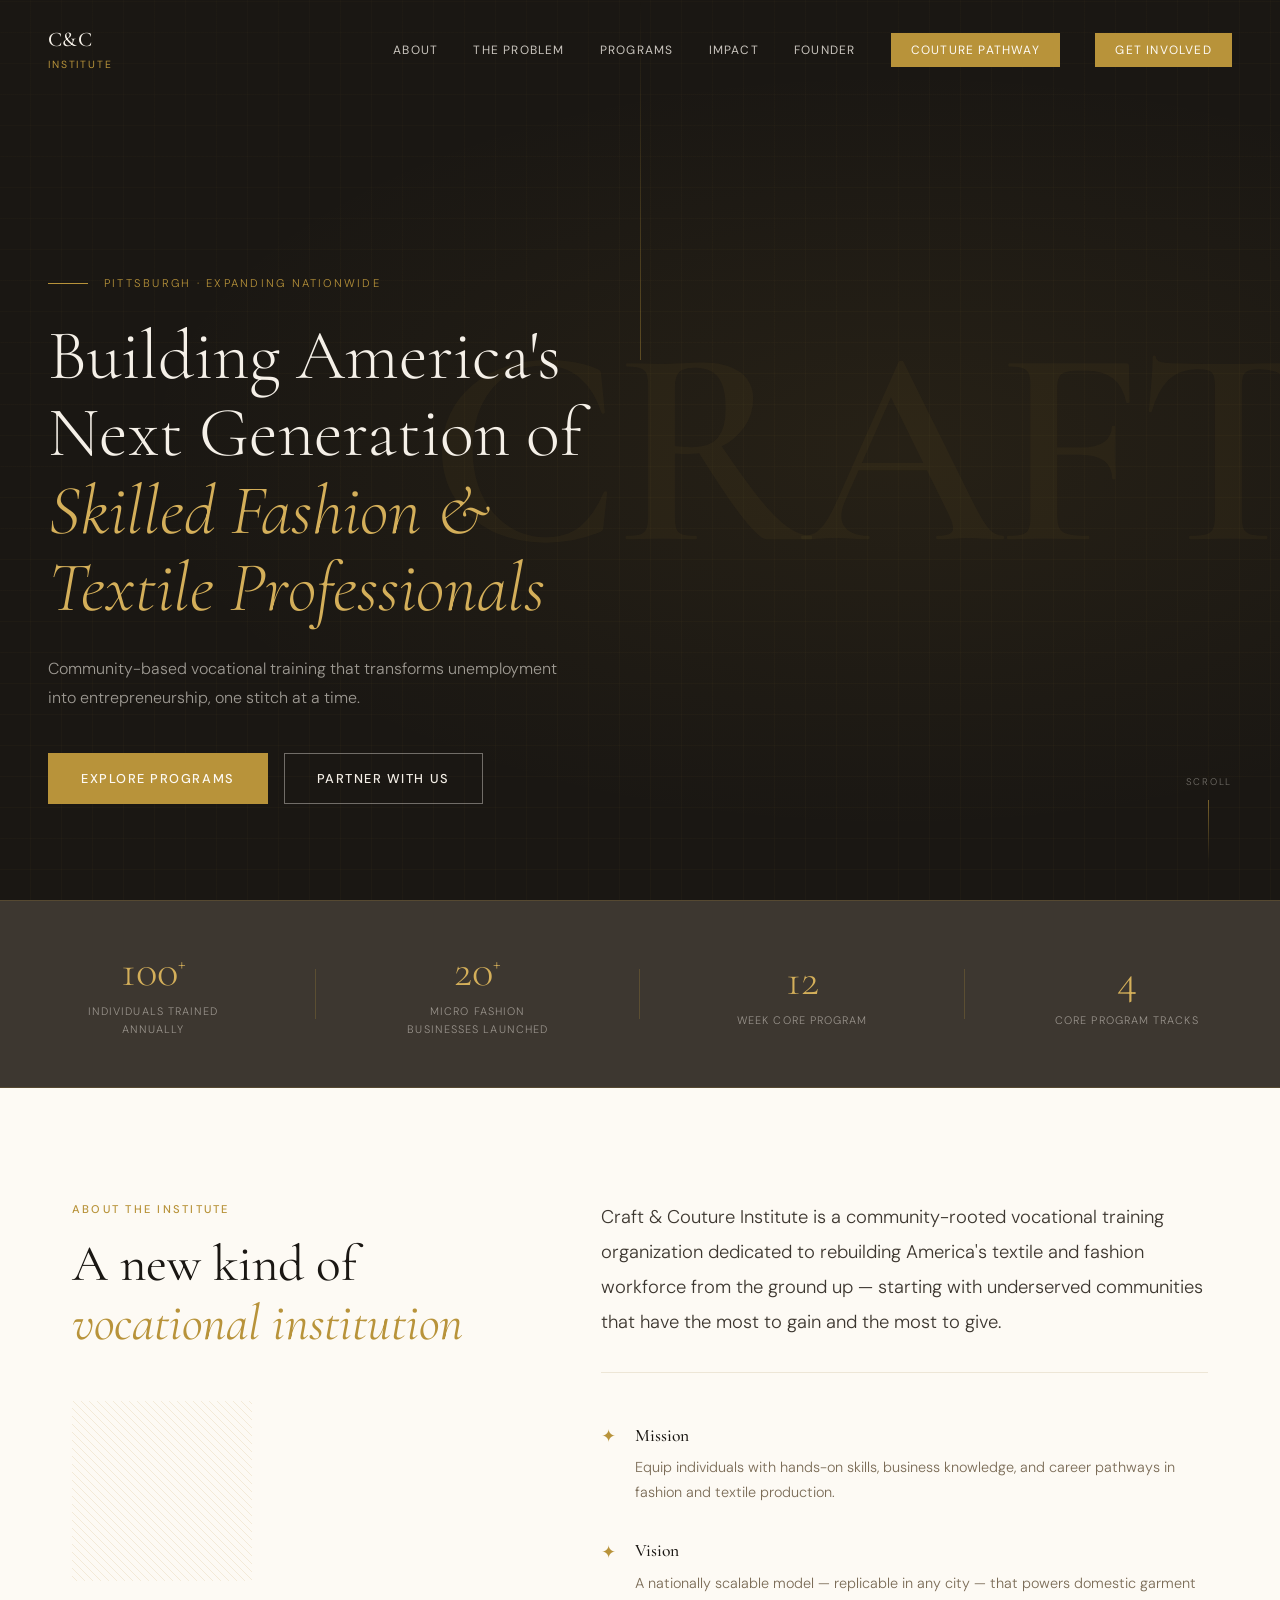
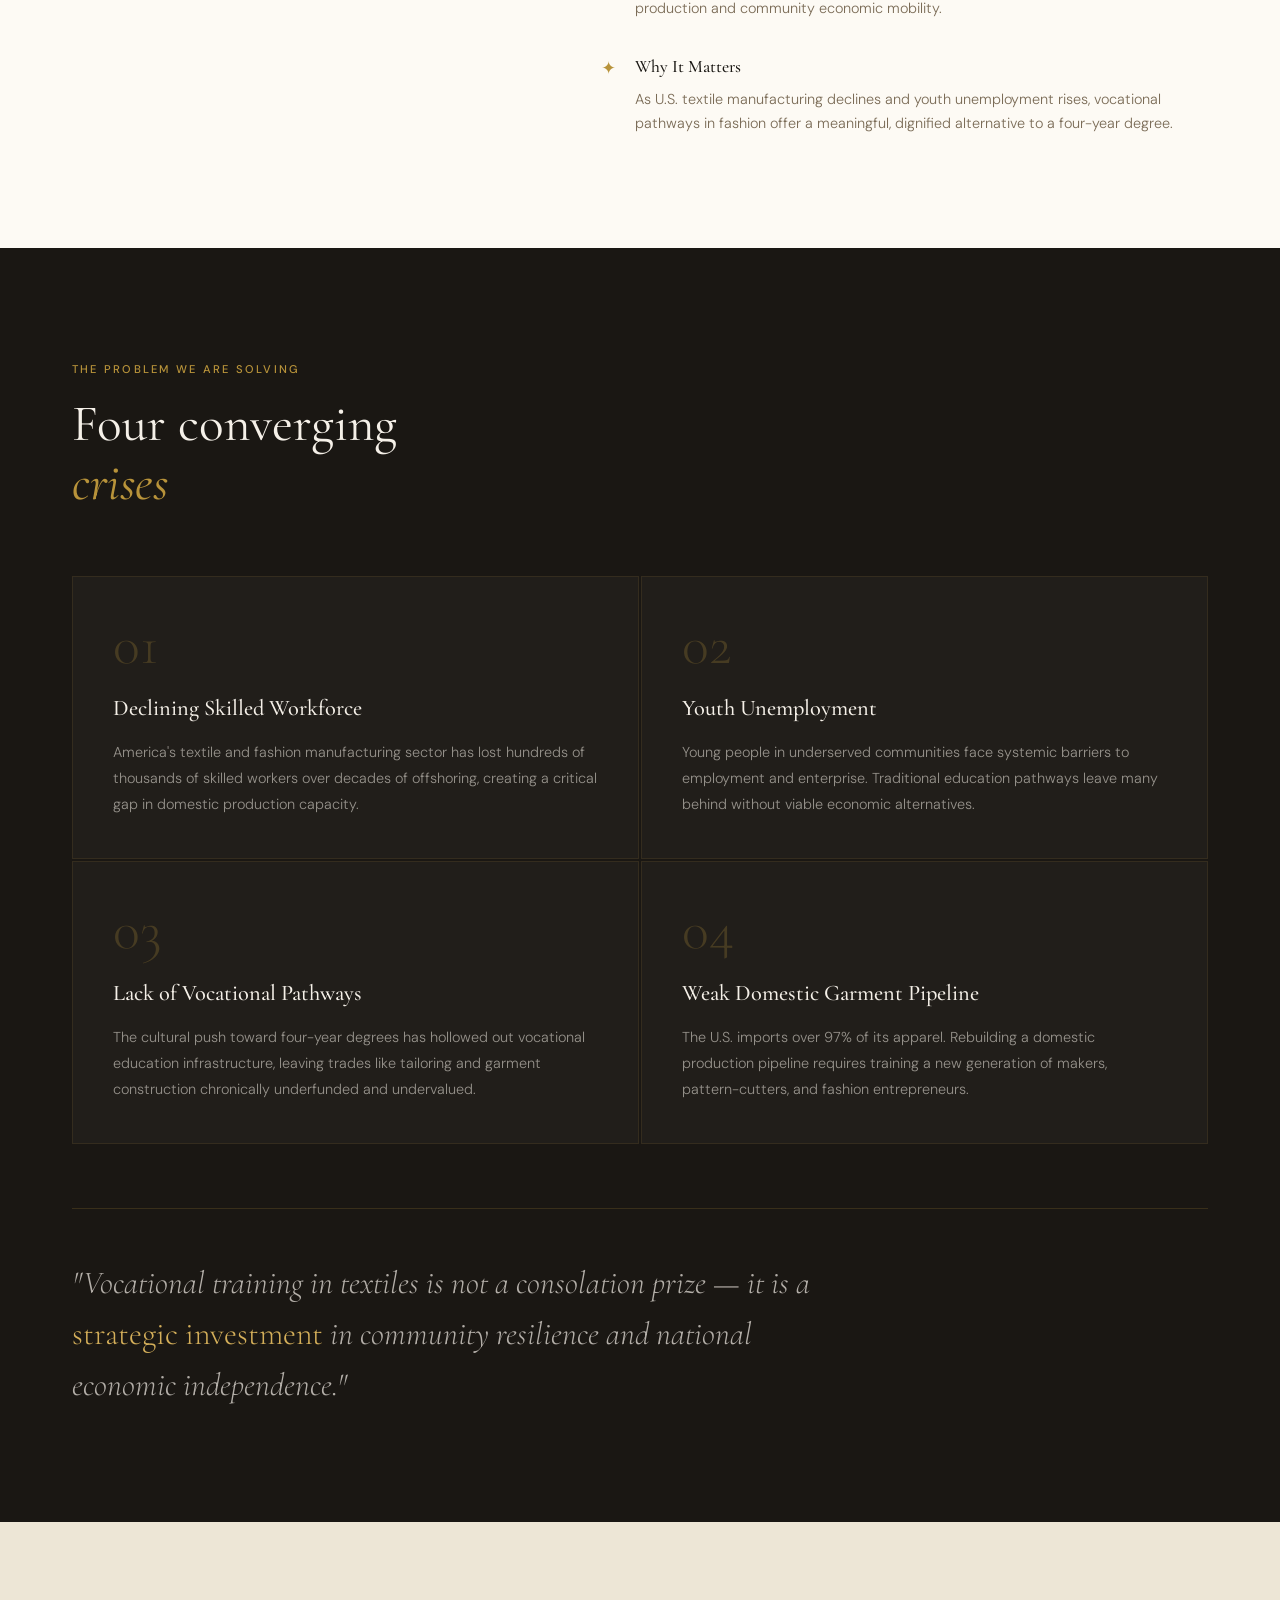
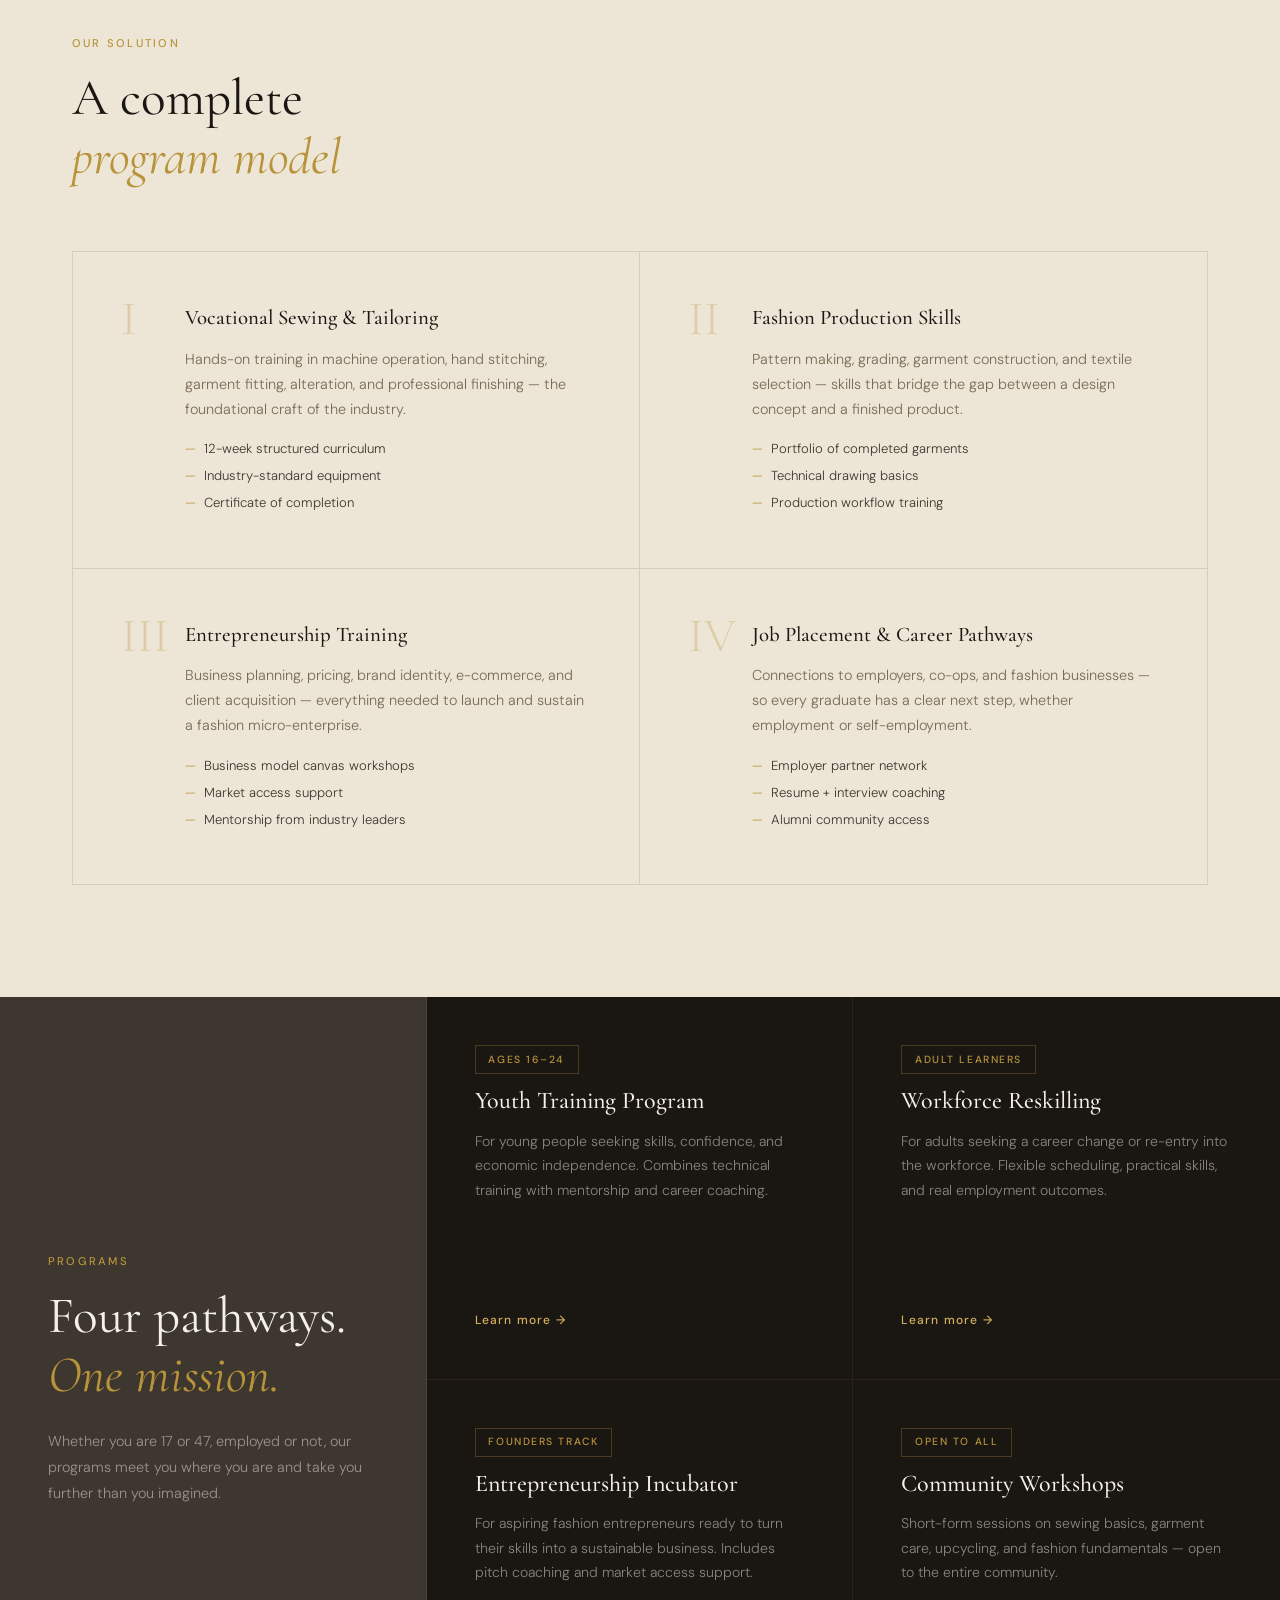
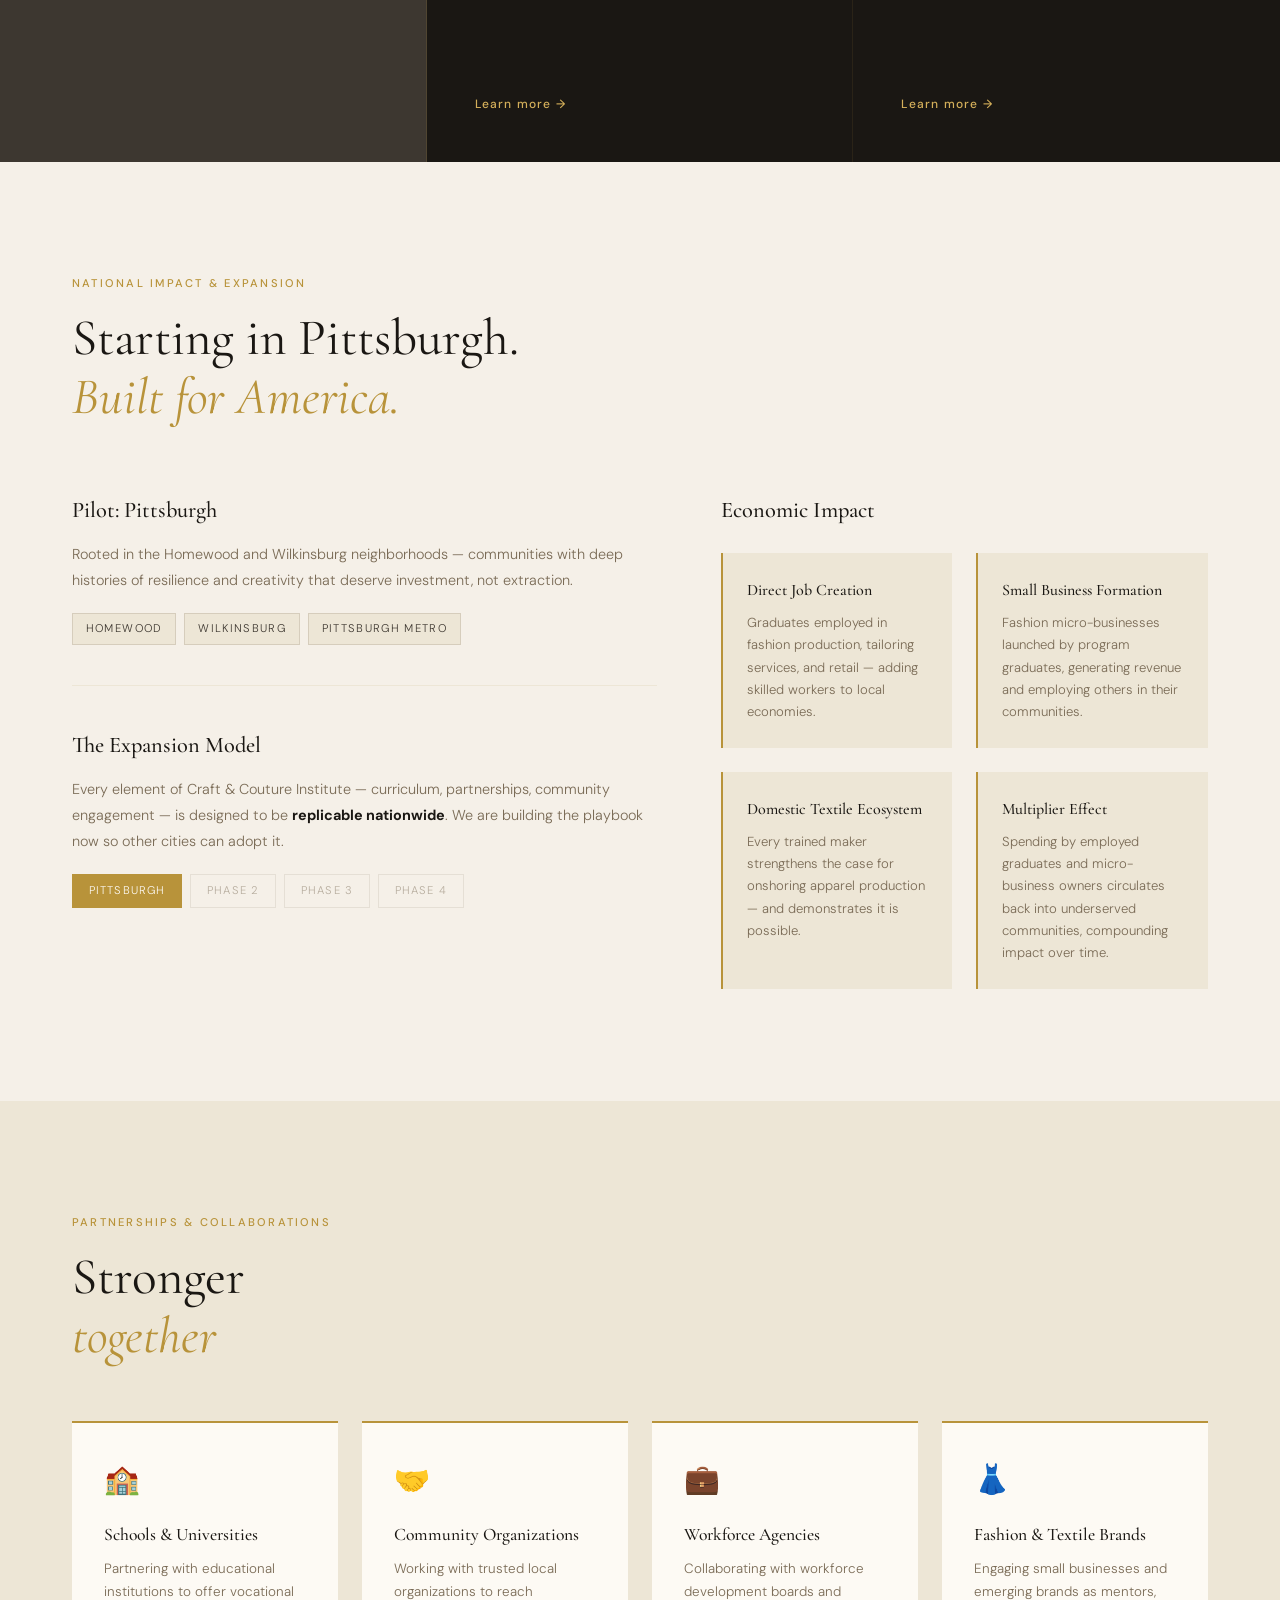
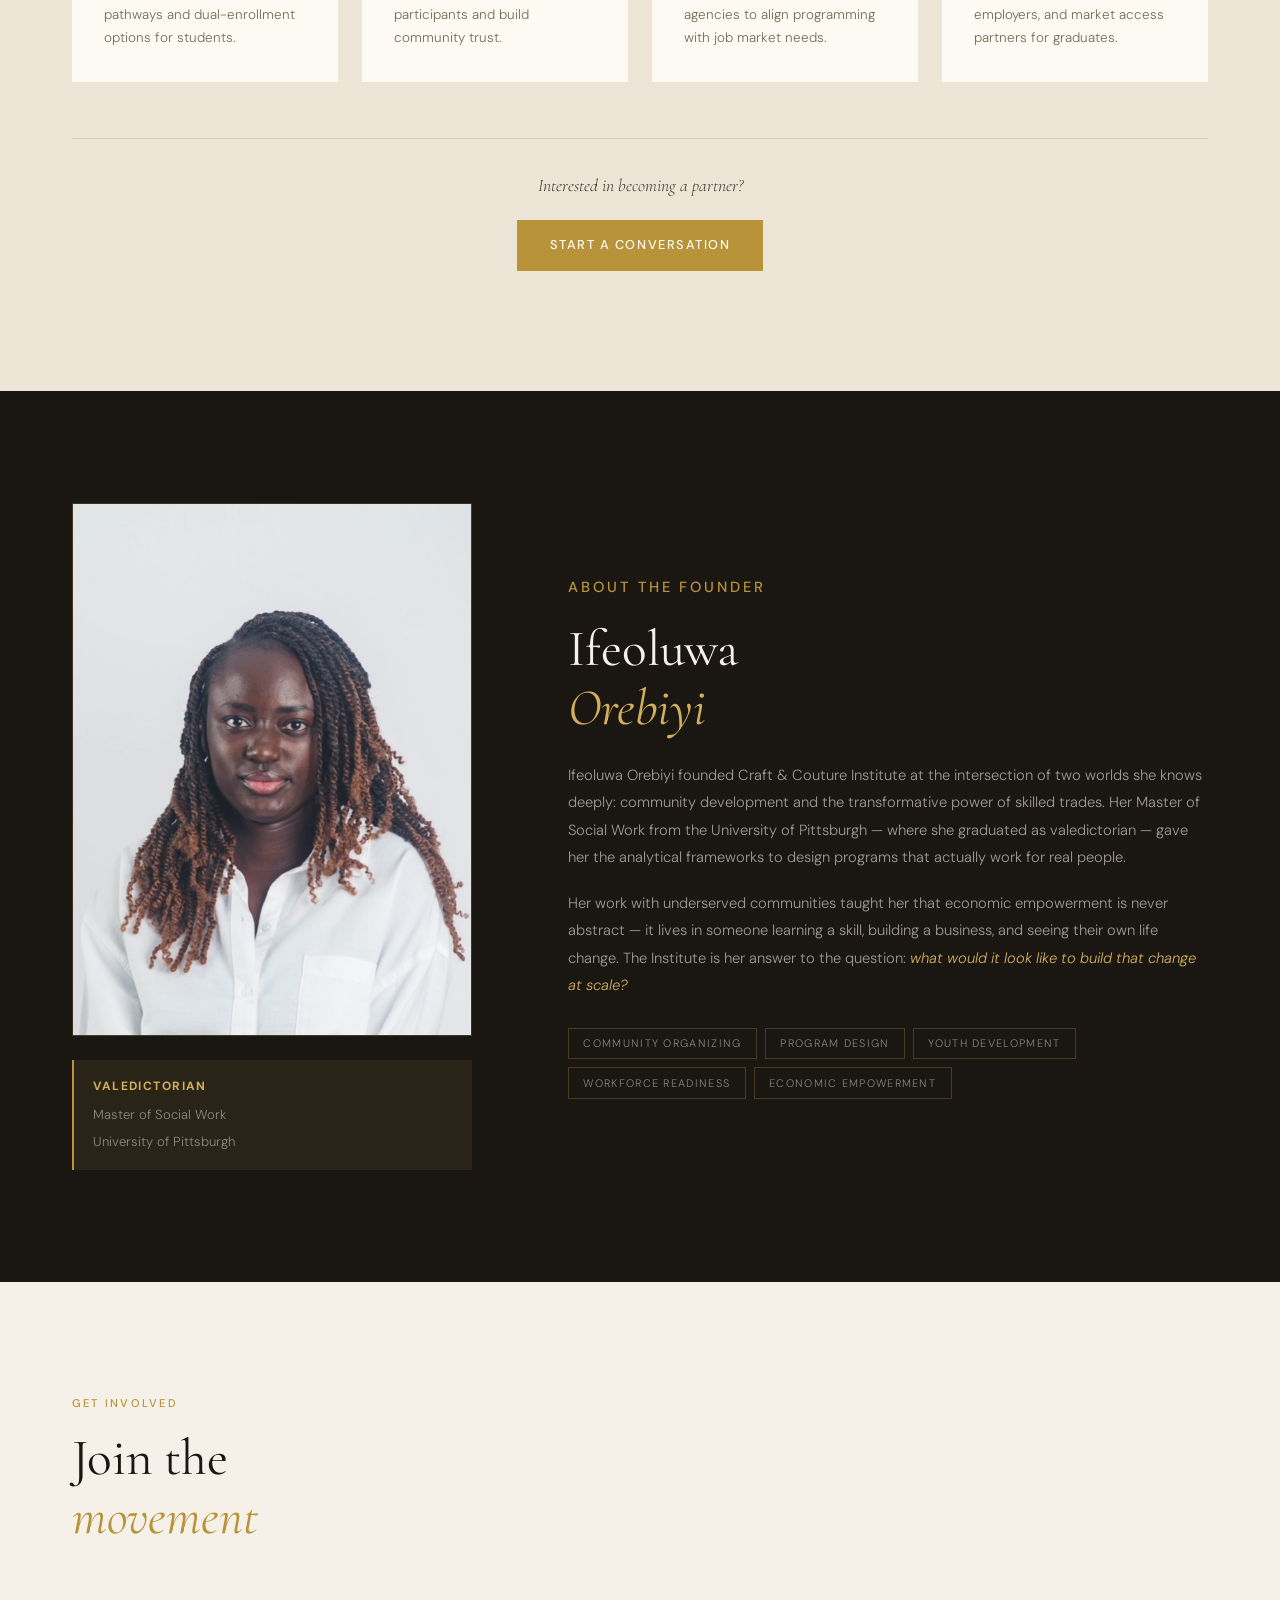
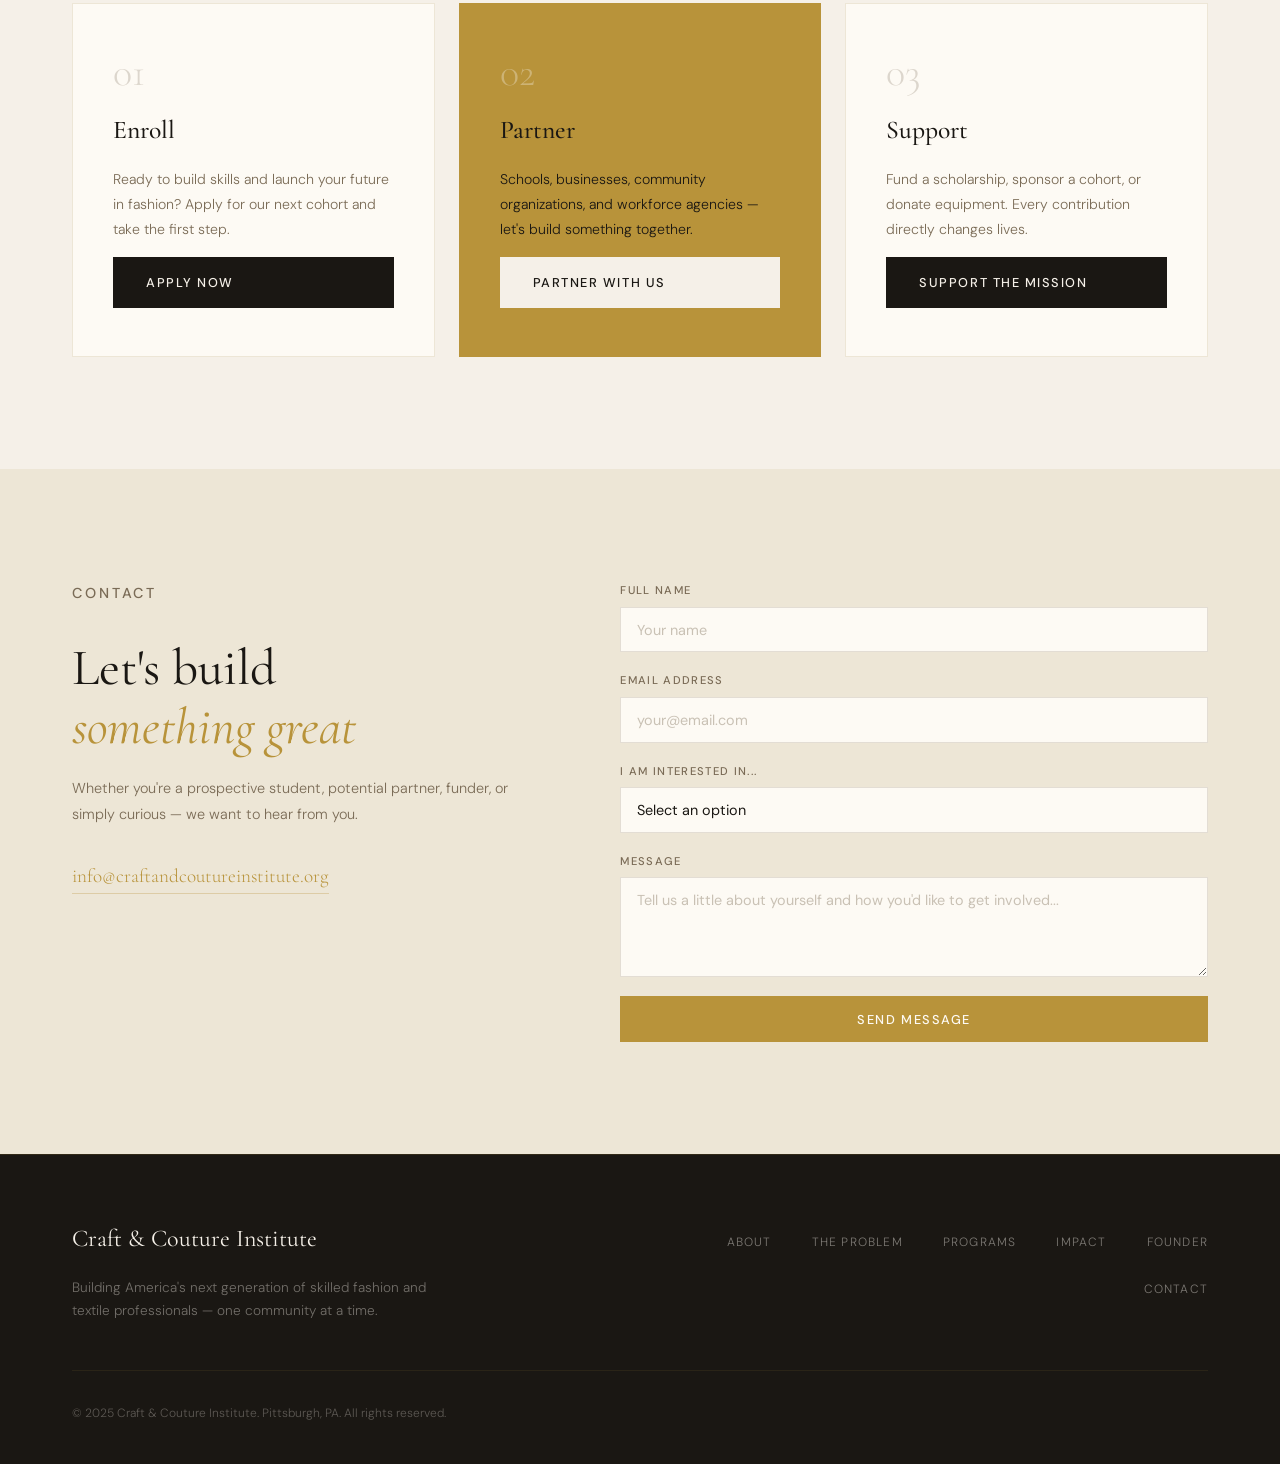
==== commit 50ecfd9e: "Change button style for Partner With Us link" ====
--- a/index.html
+++ b/index.html
@@ -430,7 +430,7 @@
           <div class="involve-card__num">02</div>
           <h3>Partner</h3>
           <p>Schools, businesses, community organizations, and workforce agencies — let's build something together.</p>
-          <a href="#contact" class="btn btn--dark">Partner With Us</a>
+          <a href="#contact" class="btn btn--light">Partner With Us</a>
         </div>
         <div class="involve-card reveal reveal--delay2">
           <div class="involve-card__num">03</div>
@@ -515,4 +515,4 @@
   <script src="script.js"></script>
 
 </body>
-</html>+</html>
--- a/style.css
+++ b/style.css
@@ -1244,3 +1244,510 @@
   .hero__actions .btn { text-align: center; }
   .metrics__inner { grid-template-columns: 1fr 1fr !important; }
 }
+
+
+/* =============================================
+   COUTURE PATHWAY — PAGE-SPECIFIC STYLES
+   Consolidated from couture-pathway.css.
+   Only styles for couture-pathway.html live here.
+   ============================================= */
+
+/* ---- Active nav state for this page ---- */
+.nav__cta--active {
+  background: var(--ink) !important;
+  border-color: var(--gold) !important;
+  color: var(--gold-light) !important;
+  outline: 1px solid var(--gold);
+  outline-offset: 2px;
+}
+
+/* ---- CP HERO — full-viewport with logo as subtle background ---- */
+.cp-hero {
+  min-height: 100vh;
+  background: var(--ink);
+  display: flex;
+  align-items: flex-end;
+  padding: 0 3rem 6rem;
+  position: relative;
+  overflow: hidden;
+}
+
+/* Textile weave texture */
+.cp-hero::before {
+  content: '';
+  position: absolute;
+  inset: 0;
+  background-image:
+    repeating-linear-gradient(
+      0deg,
+      transparent, transparent 30px,
+      rgba(184,147,58,0.025) 30px, rgba(184,147,58,0.025) 31px
+    ),
+    repeating-linear-gradient(
+      90deg,
+      transparent, transparent 30px,
+      rgba(184,147,58,0.025) 30px, rgba(184,147,58,0.025) 31px
+    );
+  pointer-events: none;
+  z-index: 0;
+}
+
+/* ---- Logo as full-hero background layer ---- */
+.cp-hero__bg-image {
+  position: absolute;
+  inset: 0;
+  display: flex;
+  align-items: center;
+  justify-content: center;
+  z-index: 1;
+  pointer-events: none;
+}
+
+.cp-hero__bg-img {
+  width: 100%;
+  height: 100%;
+  object-fit: cover;
+  max-width: none;
+  display: block;
+  opacity: 0.13;
+  mix-blend-mode: luminosity;
+  filter: sepia(0.3) contrast(1.1) brightness(1.1);
+}
+
+/* ---- Strong dark overlay to keep text sharp and readable ---- */
+.cp-hero__overlay {
+  position: absolute;
+  inset: 0;
+  background:
+    /* Deep vignette that keeps the bottom-left clear for text */
+    radial-gradient(ellipse at 20% 80%, rgba(26,23,19,0.1) 0%, rgba(26,23,19,0.75) 70%),
+    /* Top darkness */
+    linear-gradient(to bottom, rgba(26,23,19,0.55) 0%, rgba(26,23,19,0.1) 40%, rgba(26,23,19,0.45) 100%),
+    /* Subtle gold warmth at center */
+    radial-gradient(ellipse at 55% 50%, rgba(184,147,58,0.07) 0%, transparent 60%);
+  z-index: 2;
+  pointer-events: none;
+}
+
+.cp-hero__bg-text {
+  position: absolute;
+  top: 50%;
+  right: -2rem;
+  transform: translateY(-50%);
+  font-family: var(--font-display);
+  font-size: clamp(10rem, 18vw, 22rem);
+  font-weight: 600;
+  line-height: 1;
+  color: rgba(184,147,58,0.04);
+  pointer-events: none;
+  user-select: none;
+  letter-spacing: -0.02em;
+  z-index: 1;
+}
+
+.cp-hero__thread {
+  position: absolute;
+  top: 0;
+  left: 50%;
+  width: 1px;
+  height: 45%;
+  background: linear-gradient(to bottom, transparent, rgba(184,147,58,0.3));
+  z-index: 3;
+}
+
+/* Foreground content — sits above everything */
+.cp-hero__content {
+  position: relative;
+  z-index: 4;
+  max-width: 760px;
+}
+
+.cp-hero__headline {
+  font-family: var(--font-display);
+  font-size: clamp(2.8rem, 5.5vw, 5.2rem);
+  font-weight: 300;
+  line-height: 1.1;
+  color: var(--cream);
+  margin-bottom: 1.8rem;
+}
+
+.cp-hero__headline em {
+  font-style: italic;
+  color: var(--gold-light);
+}
+
+.cp-hero__sub {
+  font-size: 1rem;
+  color: rgba(245,240,232,0.62);
+  max-width: 520px;
+  margin-bottom: 2.5rem;
+  line-height: 1.85;
+}
+
+
+/* ---- SECTION 1: BESPOKE ---- */
+.cp-bespoke {
+  background: var(--cream);
+}
+
+.cp-bespoke__grid {
+  display: grid;
+  grid-template-columns: 1fr 1.6fr;
+  gap: 7rem;
+  align-items: start;
+}
+
+.cp-bespoke__left {
+  position: sticky;
+  top: 7rem;
+}
+
+.cp-bespoke__ornament {
+  width: 56px;
+  height: 2px;
+  background: linear-gradient(to right, var(--gold), transparent);
+  margin-top: 2.5rem;
+}
+
+.cp-bespoke__lead {
+  font-family: var(--font-display);
+  font-size: clamp(1.15rem, 1.8vw, 1.35rem);
+  font-weight: 400;
+  line-height: 1.75;
+  color: var(--ink);
+  margin-bottom: 1.6rem;
+  font-style: italic;
+}
+
+.cp-bespoke__body {
+  font-size: 0.92rem;
+  color: var(--warm-mid);
+  line-height: 1.9;
+  margin-bottom: 2.8rem;
+}
+
+.cp-bespoke__body strong {
+  color: var(--ink);
+  font-weight: 500;
+}
+
+.cp-bespoke__values {
+  display: flex;
+  flex-direction: column;
+  gap: 1.5rem;
+}
+
+.cp-value {
+  display: flex;
+  gap: 1rem;
+  align-items: flex-start;
+}
+
+.cp-value__mark {
+  font-size: 0.6rem;
+  color: var(--gold);
+  margin-top: 0.25rem;
+  flex-shrink: 0;
+}
+
+.cp-value h4 {
+  font-family: var(--font-body);
+  font-size: 0.72rem;
+  font-weight: 500;
+  letter-spacing: 0.14em;
+  text-transform: uppercase;
+  color: var(--ink);
+  margin-bottom: 0.25rem;
+}
+
+.cp-value p {
+  font-size: 0.87rem;
+  color: var(--warm-mid);
+  line-height: 1.7;
+}
+
+/* ---- SECTION 2: PROCESS ---- */
+.cp-process {
+  background: var(--ink);
+}
+
+.cp-process .section__tag { color: var(--gold); }
+
+.cp-process__header {
+  margin-bottom: 4rem;
+}
+
+.cp-process__header .section__headline {
+  color: var(--cream);
+}
+
+.cp-process__steps {
+  display: grid;
+  grid-template-columns: repeat(5, 1fr);
+  gap: 0;
+  position: relative;
+}
+
+/* Horizontal connector line */
+.cp-process__steps::before {
+  content: '';
+  position: absolute;
+  top: 2.1rem;
+  left: 2rem;
+  right: 2rem;
+  height: 1px;
+  background: linear-gradient(to right, rgba(184,147,58,0.5), rgba(184,147,58,0.15));
+  z-index: 0;
+}
+
+.cp-step {
+  padding: 0 2rem 0 0;
+  position: relative;
+  z-index: 1;
+}
+
+.cp-step__num {
+  font-family: var(--font-display);
+  font-size: 1rem;
+  font-weight: 400;
+  color: var(--gold);
+  letter-spacing: 0.08em;
+  margin-bottom: 2rem;
+  display: flex;
+  align-items: center;
+  gap: 0;
+}
+
+/* Circle around number */
+.cp-step__num::before {
+  content: '';
+  width: 4rem;
+  height: 4rem;
+  border-radius: 50%;
+  border: 1px solid rgba(184,147,58,0.35);
+  background: var(--ink);
+  position: absolute;
+  top: -1rem;
+  left: -0.5rem;
+  z-index: -1;
+}
+
+.cp-step__content h3 {
+  font-family: var(--font-display);
+  font-size: 1.25rem;
+  font-weight: 400;
+  color: var(--cream);
+  margin-bottom: 0.75rem;
+}
+
+.cp-step__content p {
+  font-size: 0.82rem;
+  color: rgba(245,240,232,0.5);
+  line-height: 1.8;
+}
+
+/* ---- SECTION 3: FOR WHOM ---- */
+.cp-for-whom {
+  background: var(--cream-dark);
+}
+
+.cp-for-whom__header {
+  margin-bottom: 3.5rem;
+}
+
+.cp-for-whom__grid {
+  display: grid;
+  grid-template-columns: 1fr 1.4fr;
+  gap: 6rem;
+  align-items: start;
+}
+
+.cp-for-whom__lead {
+  font-family: var(--font-display);
+  font-size: clamp(1.1rem, 1.6vw, 1.28rem);
+  font-weight: 400;
+  font-style: italic;
+  color: var(--ink);
+  line-height: 1.75;
+  margin-bottom: 1.4rem;
+}
+
+.cp-for-whom__body {
+  font-size: 0.9rem;
+  color: var(--warm-mid);
+  line-height: 1.85;
+}
+
+.cp-occasions {
+  display: flex;
+  flex-direction: column;
+  gap: 0;
+}
+
+.cp-occasion {
+  display: flex;
+  gap: 1.4rem;
+  align-items: flex-start;
+  padding: 1.6rem 0;
+  border-bottom: 1px solid rgba(122,107,86,0.15);
+}
+
+.cp-occasion:first-child {
+  border-top: 1px solid rgba(122,107,86,0.15);
+}
+
+.cp-occasion__dot {
+  width: 6px;
+  height: 6px;
+  border-radius: 50%;
+  background: var(--gold);
+  flex-shrink: 0;
+  margin-top: 0.45rem;
+}
+
+.cp-occasion strong {
+  display: block;
+  font-family: var(--font-body);
+  font-size: 0.75rem;
+  font-weight: 500;
+  letter-spacing: 0.1em;
+  text-transform: uppercase;
+  color: var(--ink);
+  margin-bottom: 0.35rem;
+}
+
+.cp-occasion span {
+  font-size: 0.87rem;
+  color: var(--warm-mid);
+  line-height: 1.7;
+}
+
+/* ---- SECTION 4: WHY C&C ---- */
+.cp-why {
+  background: var(--ink);
+}
+
+.cp-why__inner {
+  max-width: 820px;
+  margin: 0 auto;
+  text-align: center;
+}
+
+.cp-why__inner .section__tag {
+  display: block;
+  text-align: center;
+}
+
+.cp-why__inner .section__headline {
+  color: var(--cream);
+  margin-bottom: 3rem;
+}
+
+.cp-why__body {
+  display: flex;
+  flex-direction: column;
+  gap: 1.2rem;
+  margin-bottom: 3rem;
+}
+
+.cp-why__body p {
+  font-size: 0.95rem;
+  color: rgba(245,240,232,0.58);
+  line-height: 1.9;
+}
+
+.cp-why__divider {
+  width: 60px;
+  height: 1px;
+  background: linear-gradient(to right, transparent, var(--gold), transparent);
+  margin: 0 auto 3rem;
+}
+
+.cp-why__quote {
+  font-family: var(--font-display);
+  font-size: clamp(1.3rem, 2.2vw, 1.75rem);
+  font-weight: 300;
+  font-style: italic;
+  color: var(--gold-light);
+  line-height: 1.55;
+  padding: 0 2rem;
+  border: none;
+  position: relative;
+}
+
+.cp-why__quote::before,
+.cp-why__quote::after {
+  content: '';
+  display: block;
+  width: 30px;
+  height: 1px;
+  background: rgba(184,147,58,0.35);
+  margin: 1.4rem auto;
+}
+
+/* ---- CP CONTACT ---- */
+.cp-contact {
+  background: var(--cream);
+}
+
+.cp-contact__grid {
+  display: grid;
+  grid-template-columns: 1fr 1.3fr;
+  gap: 6rem;
+  align-items: start;
+}
+
+.cp-contact__left .section__headline { margin-bottom: 1.2rem; }
+
+.cp-contact__left > p {
+  font-size: 0.9rem;
+  color: var(--warm-mid);
+  line-height: 1.8;
+  margin-bottom: 2rem;
+}
+
+/* ---- COUTURE PATHWAY RESPONSIVE ---- */
+@media (max-width: 1024px) {
+  .cp-bespoke__grid {
+    grid-template-columns: 1fr;
+    gap: 3rem;
+  }
+  .cp-bespoke__left {
+    position: static;
+  }
+  .cp-process__steps {
+    grid-template-columns: repeat(3, 1fr);
+    gap: 2.5rem 1rem;
+  }
+  .cp-process__steps::before {
+    display: none;
+  }
+  .cp-for-whom__grid {
+    grid-template-columns: 1fr;
+    gap: 3rem;
+  }
+  .cp-contact__grid {
+    grid-template-columns: 1fr;
+    gap: 3rem;
+  }
+}
+
+@media (max-width: 1024px) {
+}
+
+@media (max-width: 768px) {
+  .cp-hero { padding: 0 1.5rem 5rem; }
+
+  .cp-process__steps {
+    grid-template-columns: 1fr;
+    gap: 2rem;
+  }
+
+  .cp-step__num::before {
+    display: none;
+  }
+
+  .cp-why__quote {
+    padding: 0;
+  }
+}
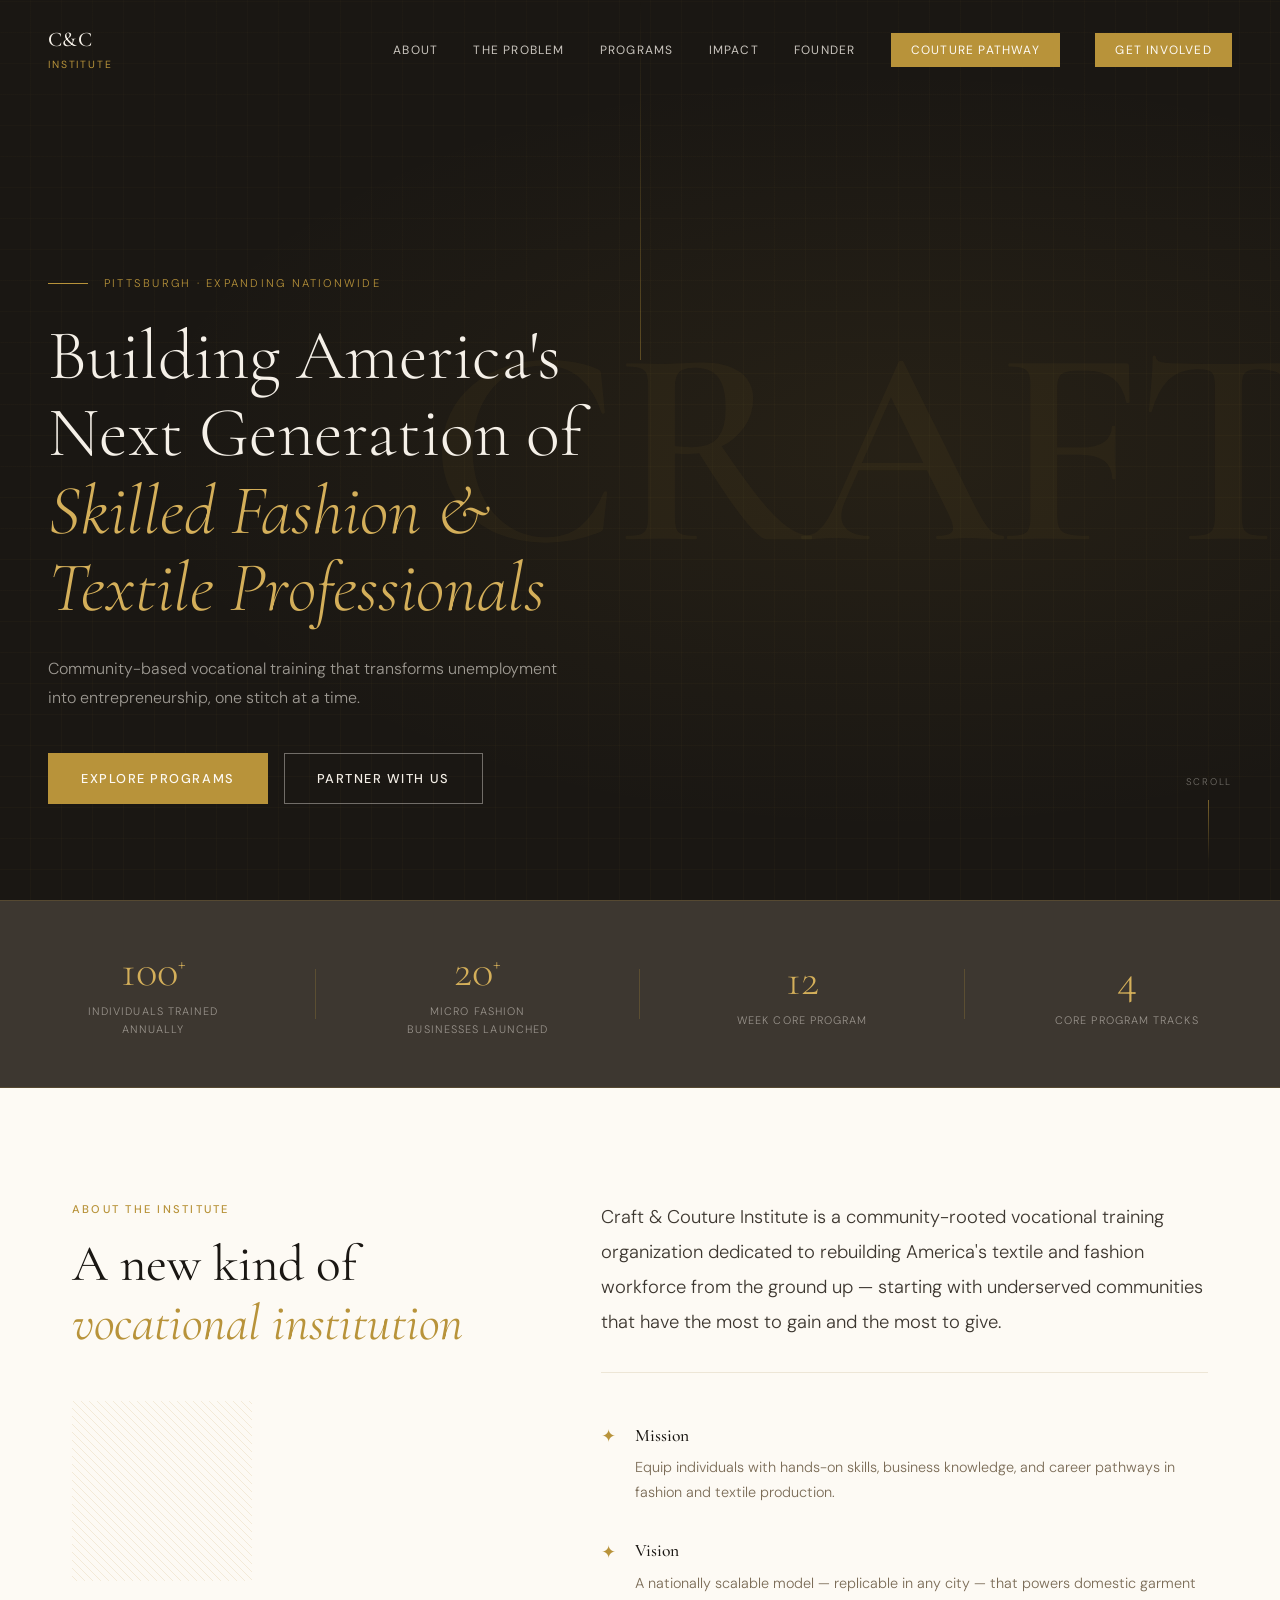
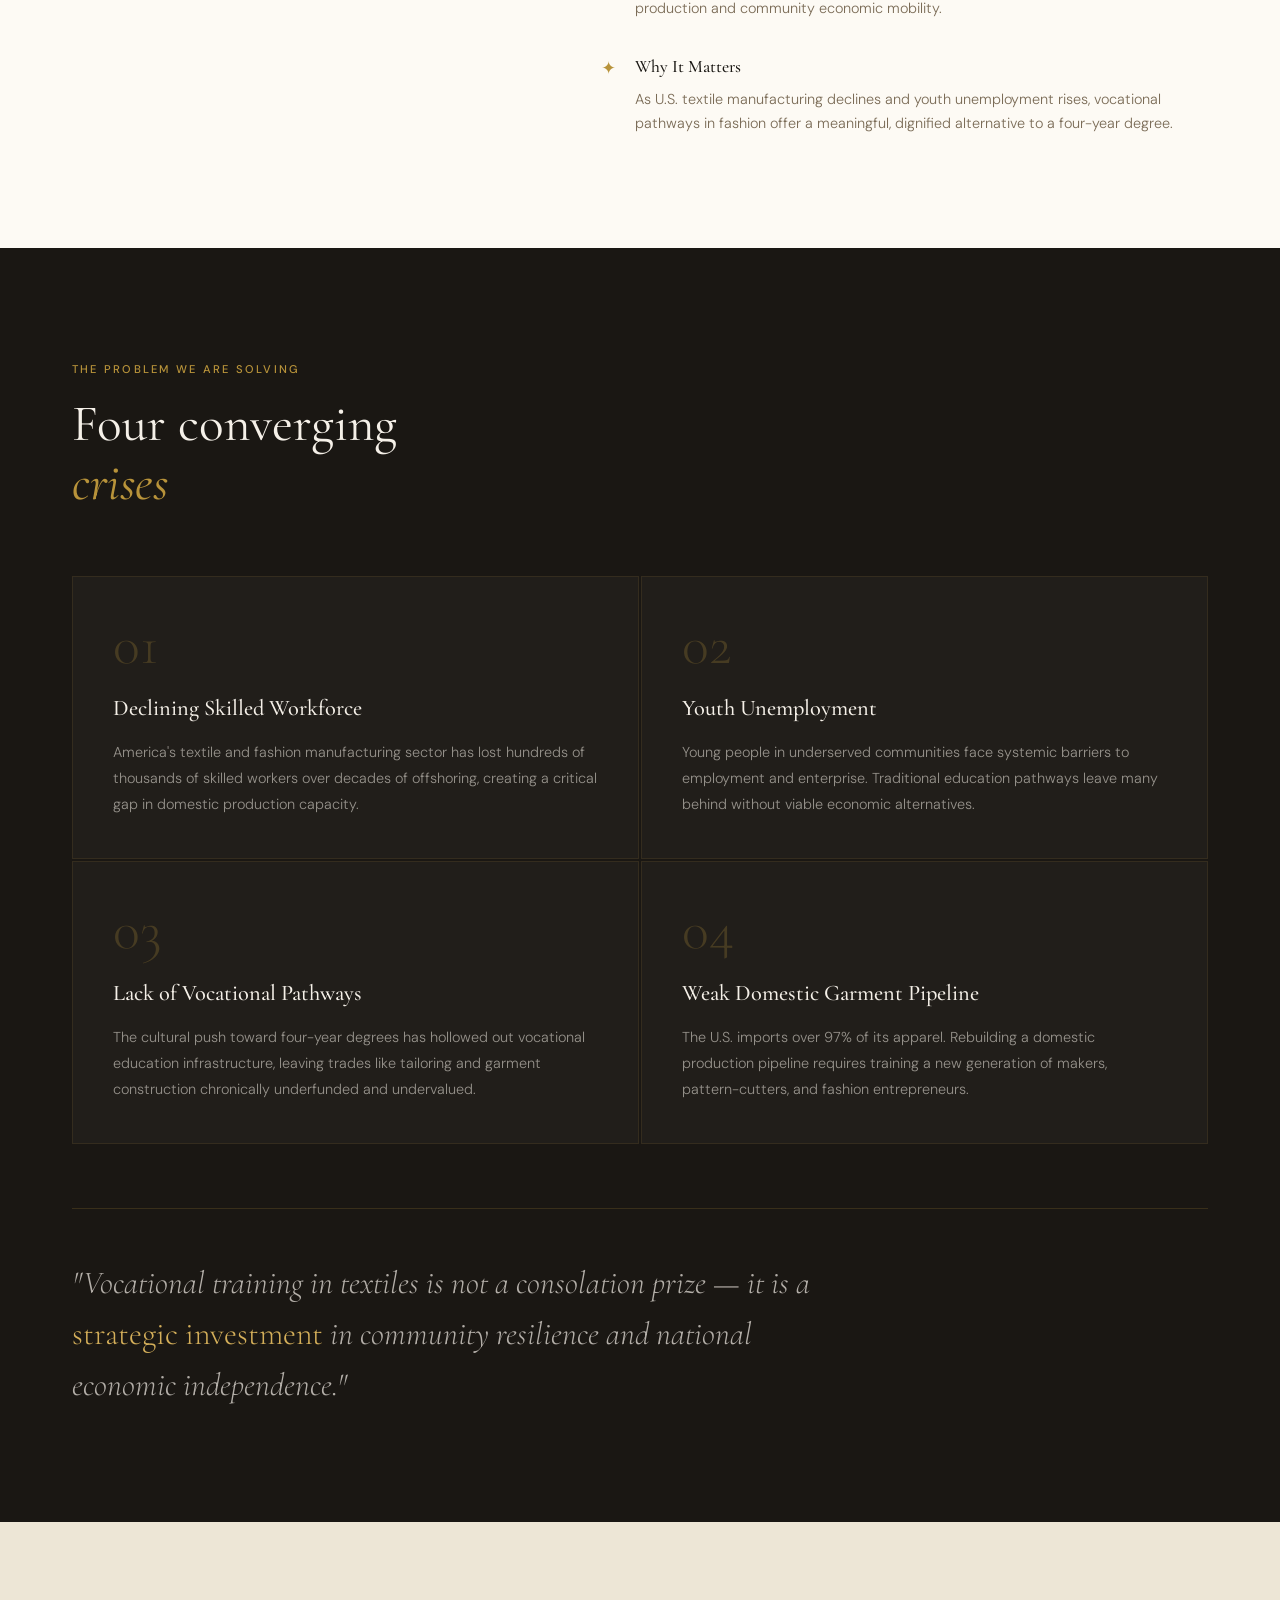
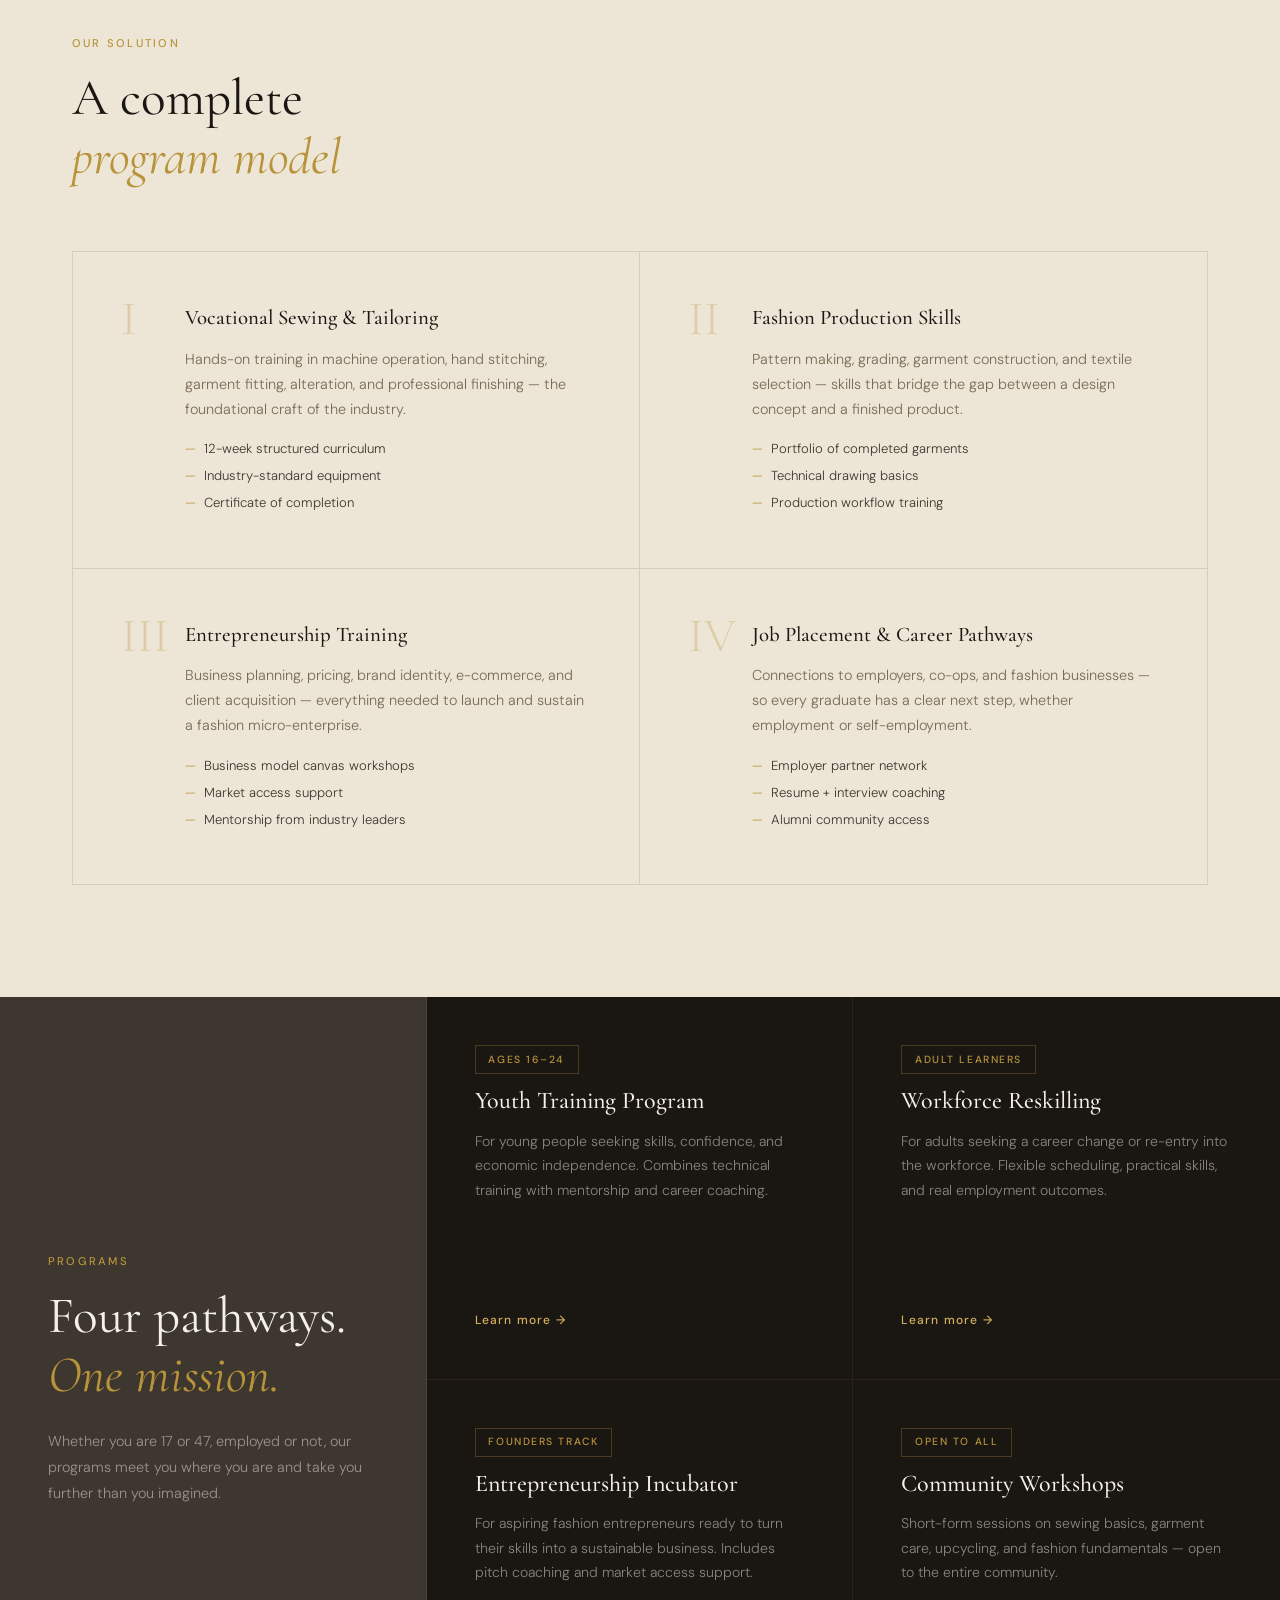
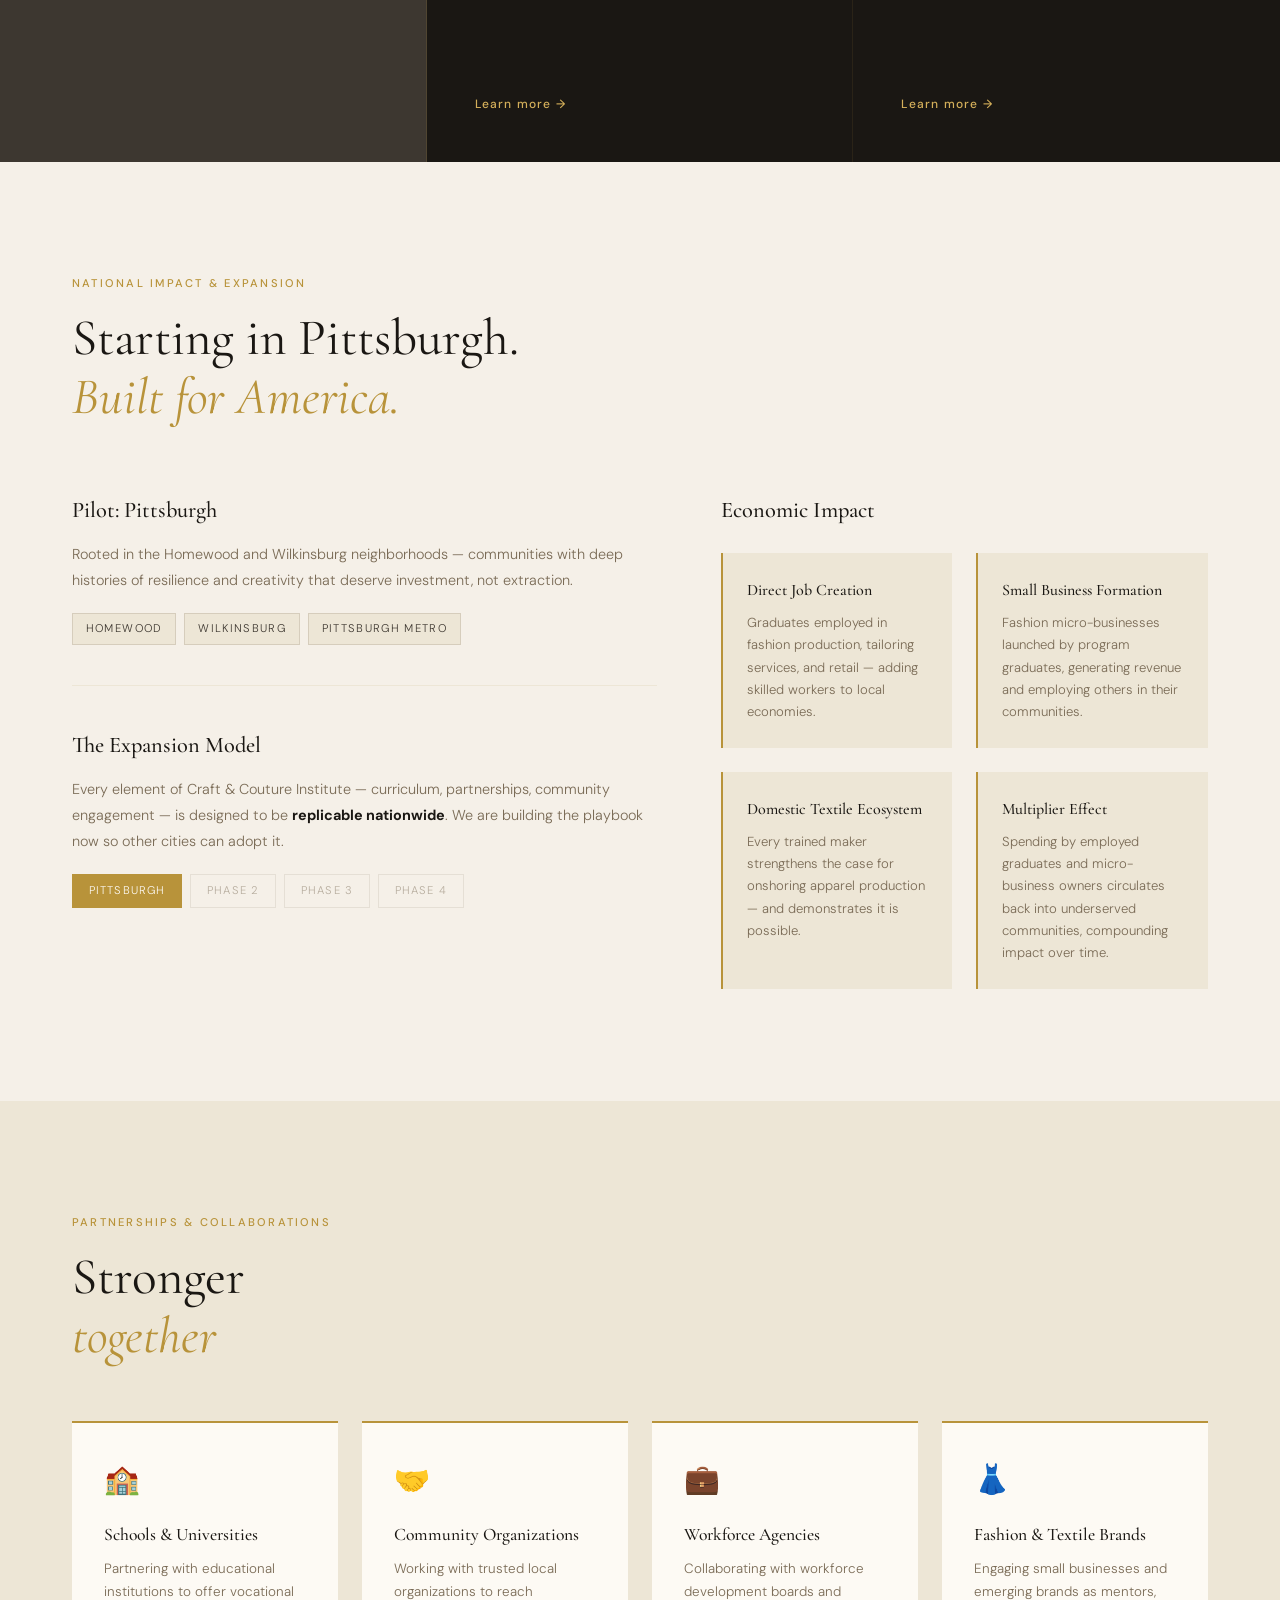
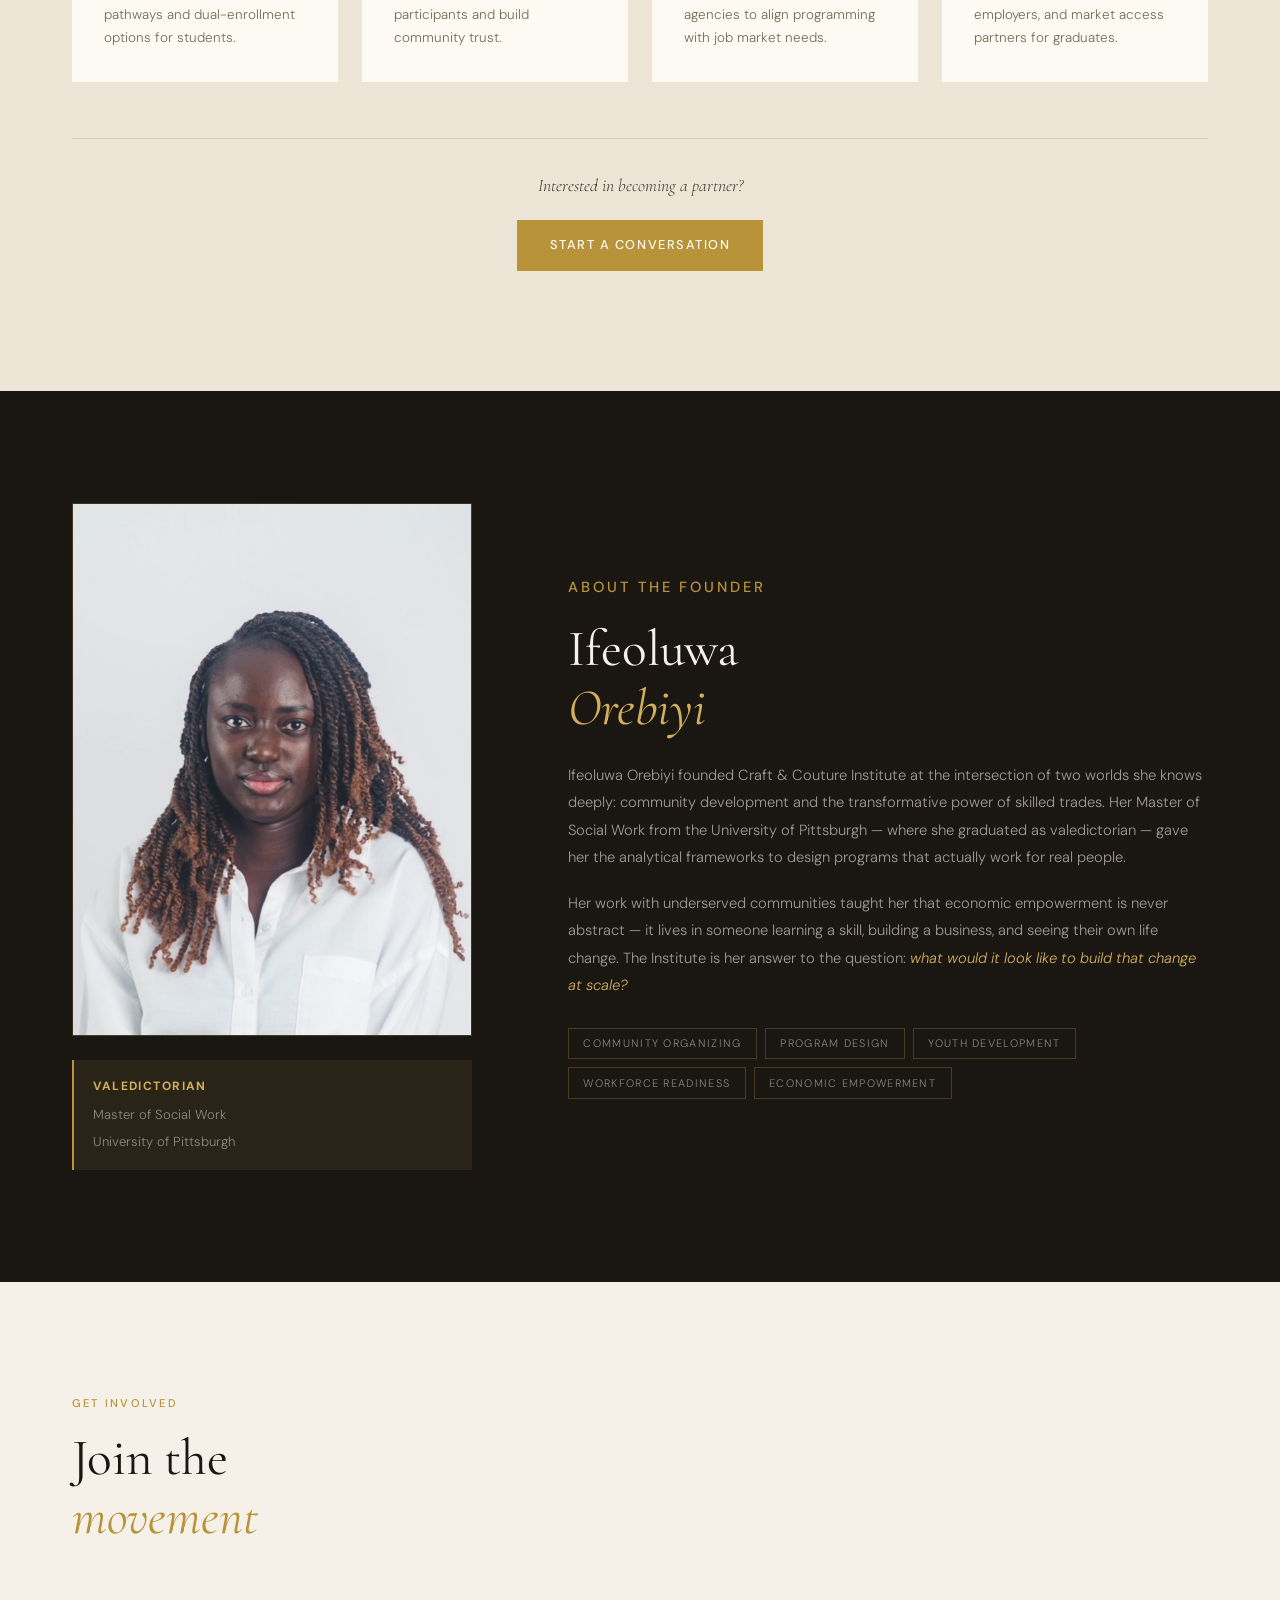
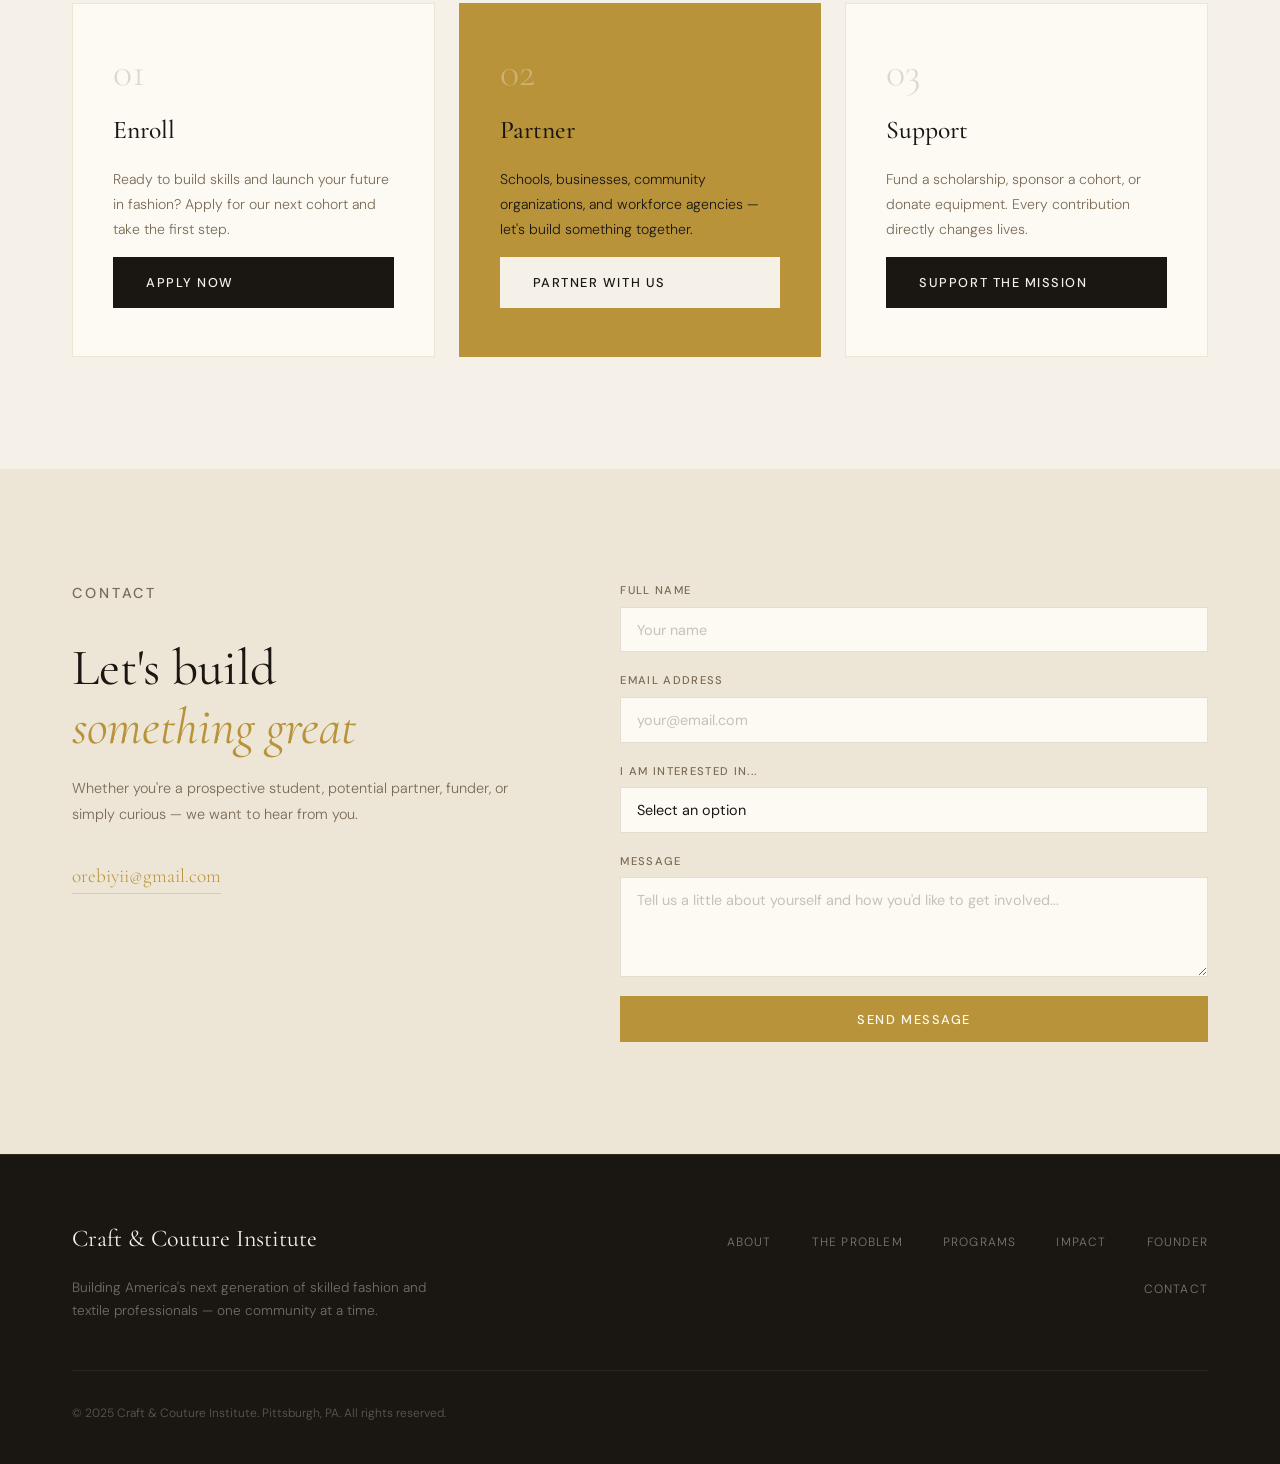
==== commit 0546ca61: "Update contact email address in index.html" ====
--- a/index.html
+++ b/index.html
@@ -452,7 +452,7 @@
           <p>Whether you're a prospective student, potential partner, funder, or simply curious — we want to hear from
             you.</p>
           <div class="contact__info">
-            <a href="mailto:info@craftandcoutureinstitute.org" class="contact__email">info@craftandcoutureinstitute.org</a>
+            <a href="mailto:orebiyii@gmail.com" class="contact__email">orebiyii@gmail.com</a>
           </div>
         </div>
         <form class="contact__form reveal reveal--delay" id="contactForm">
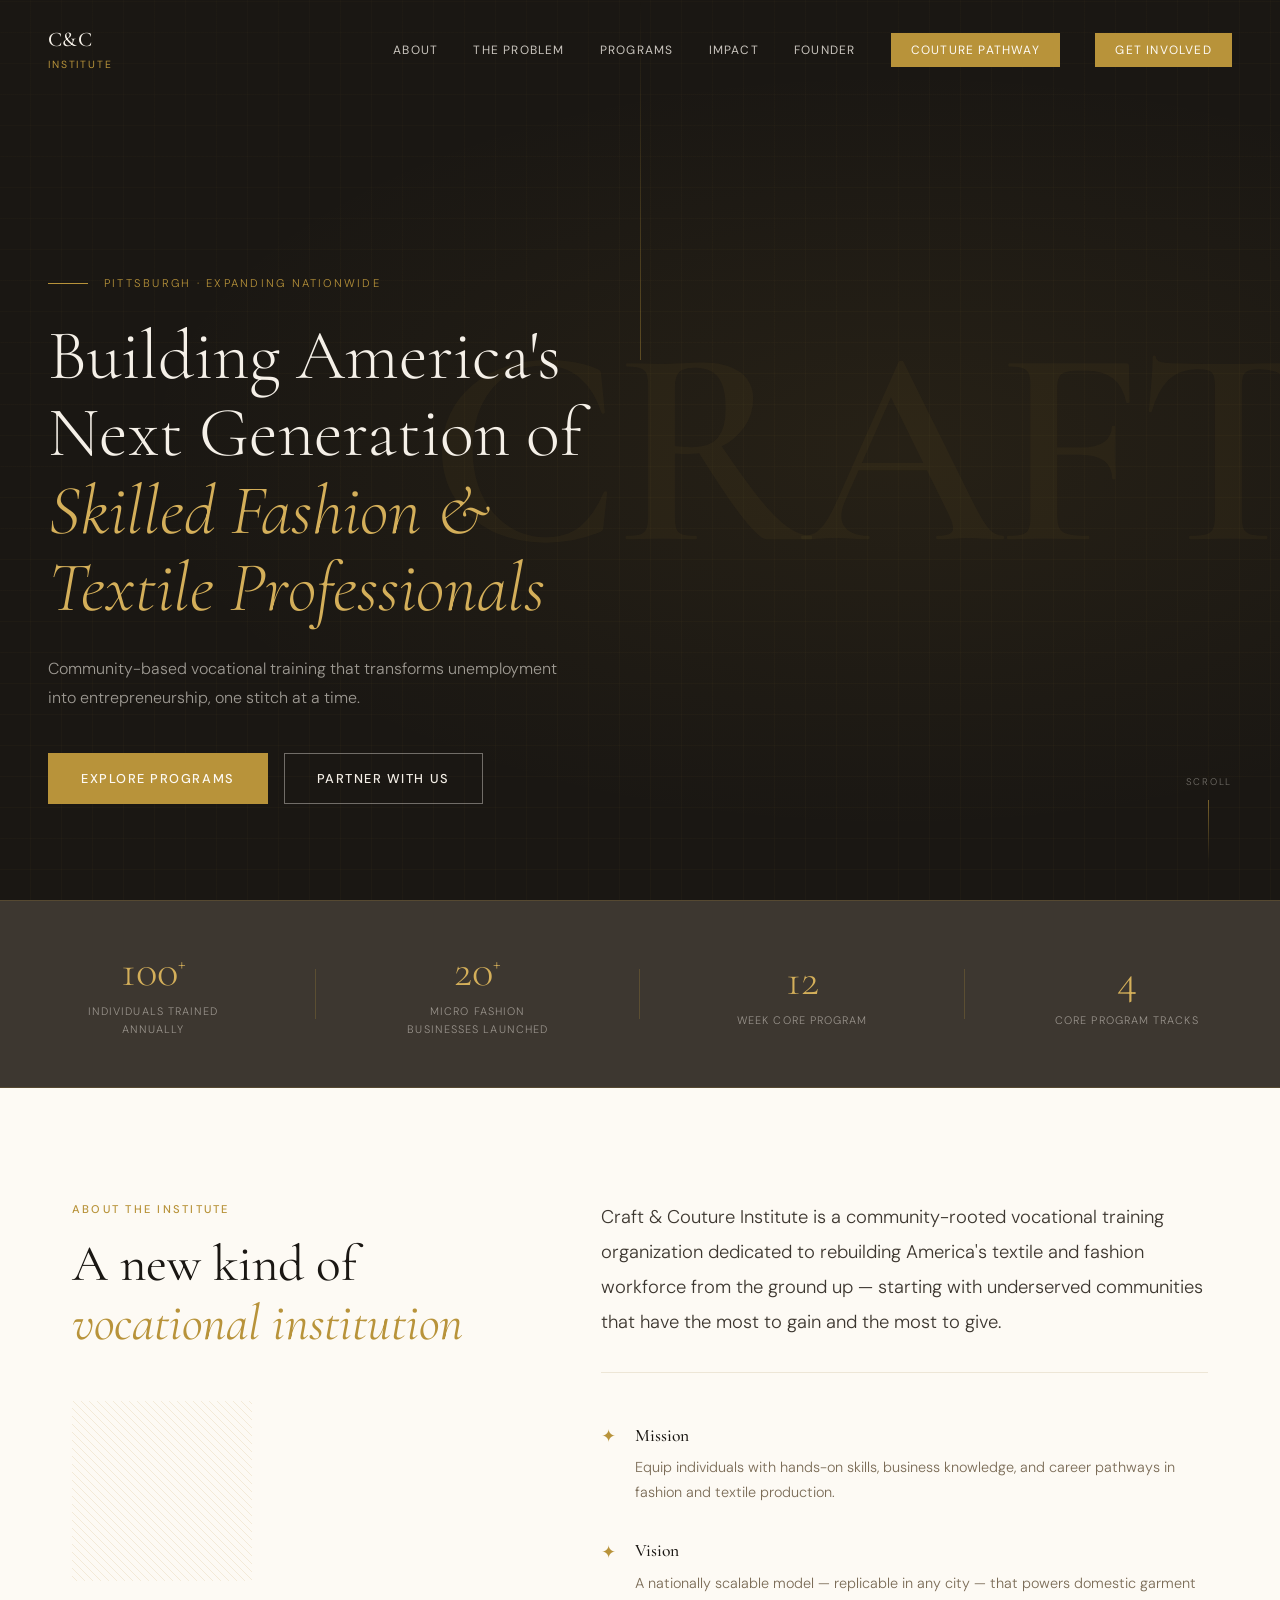
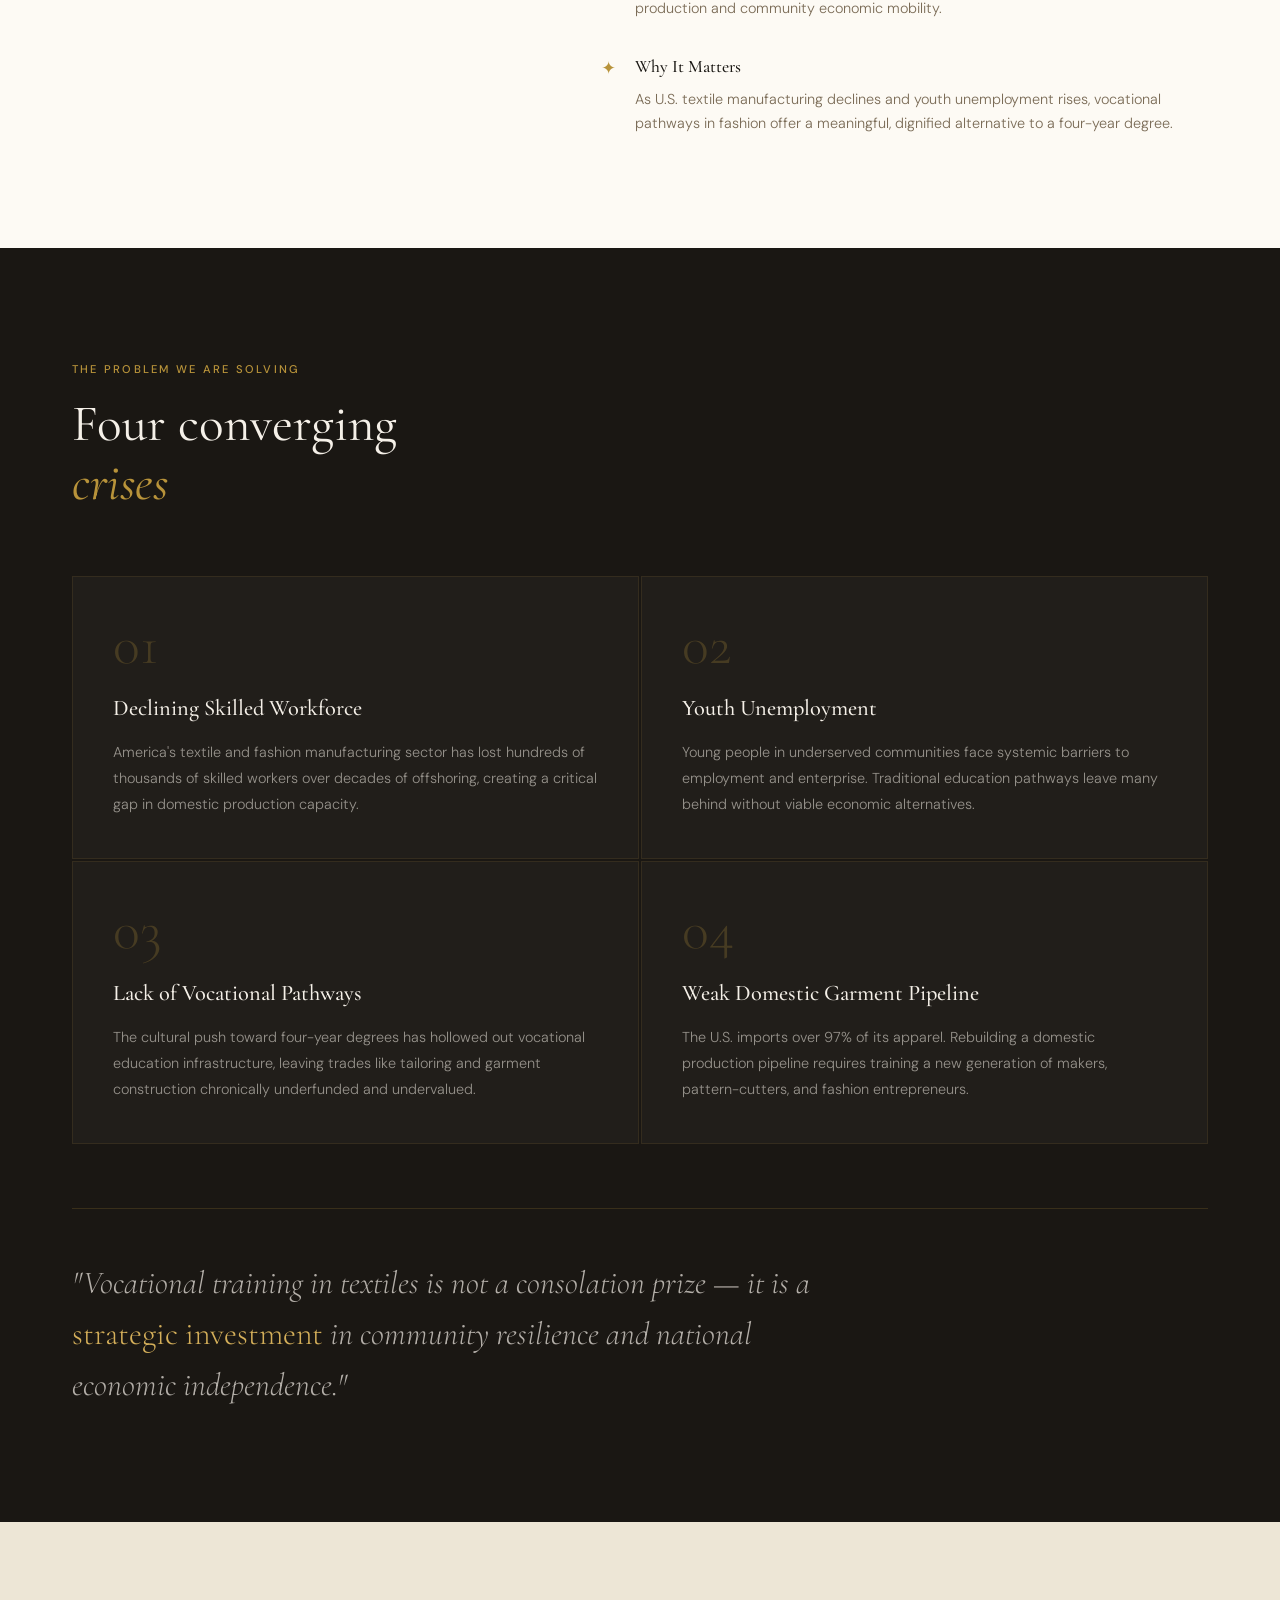
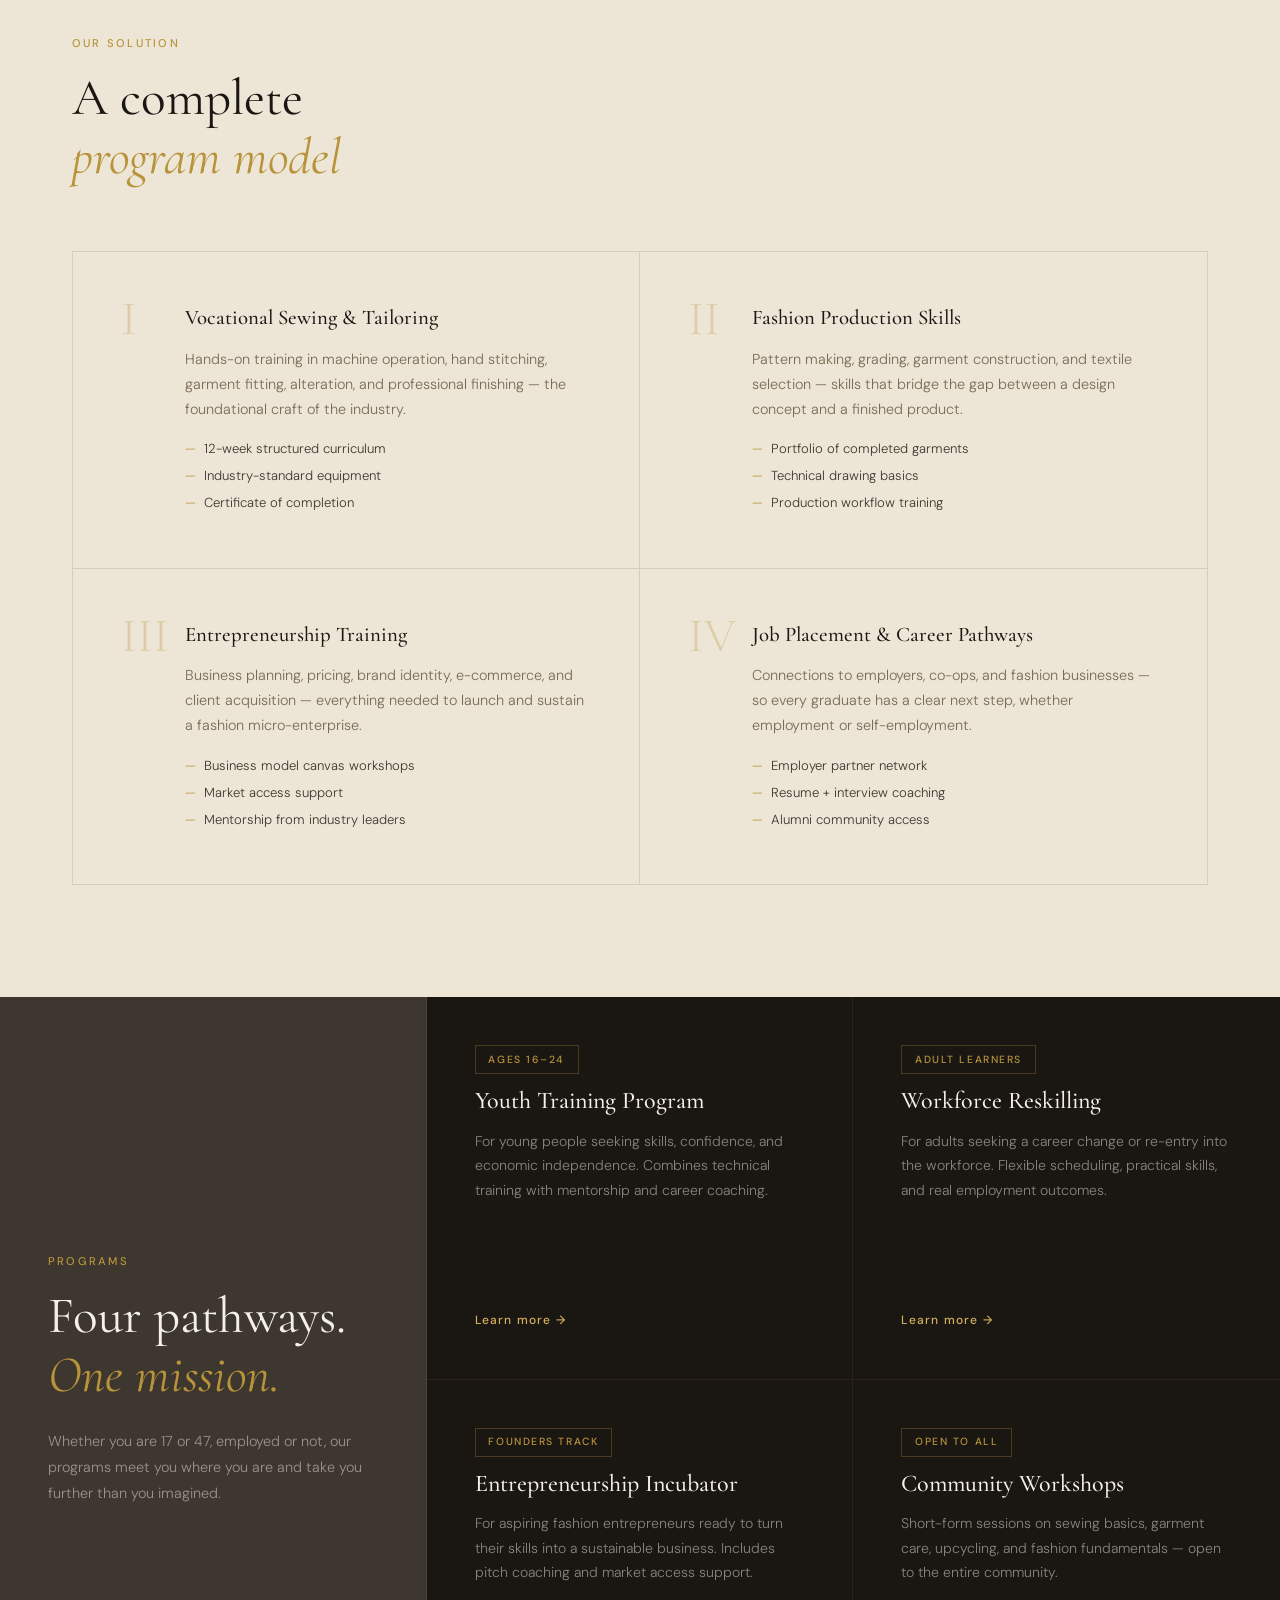
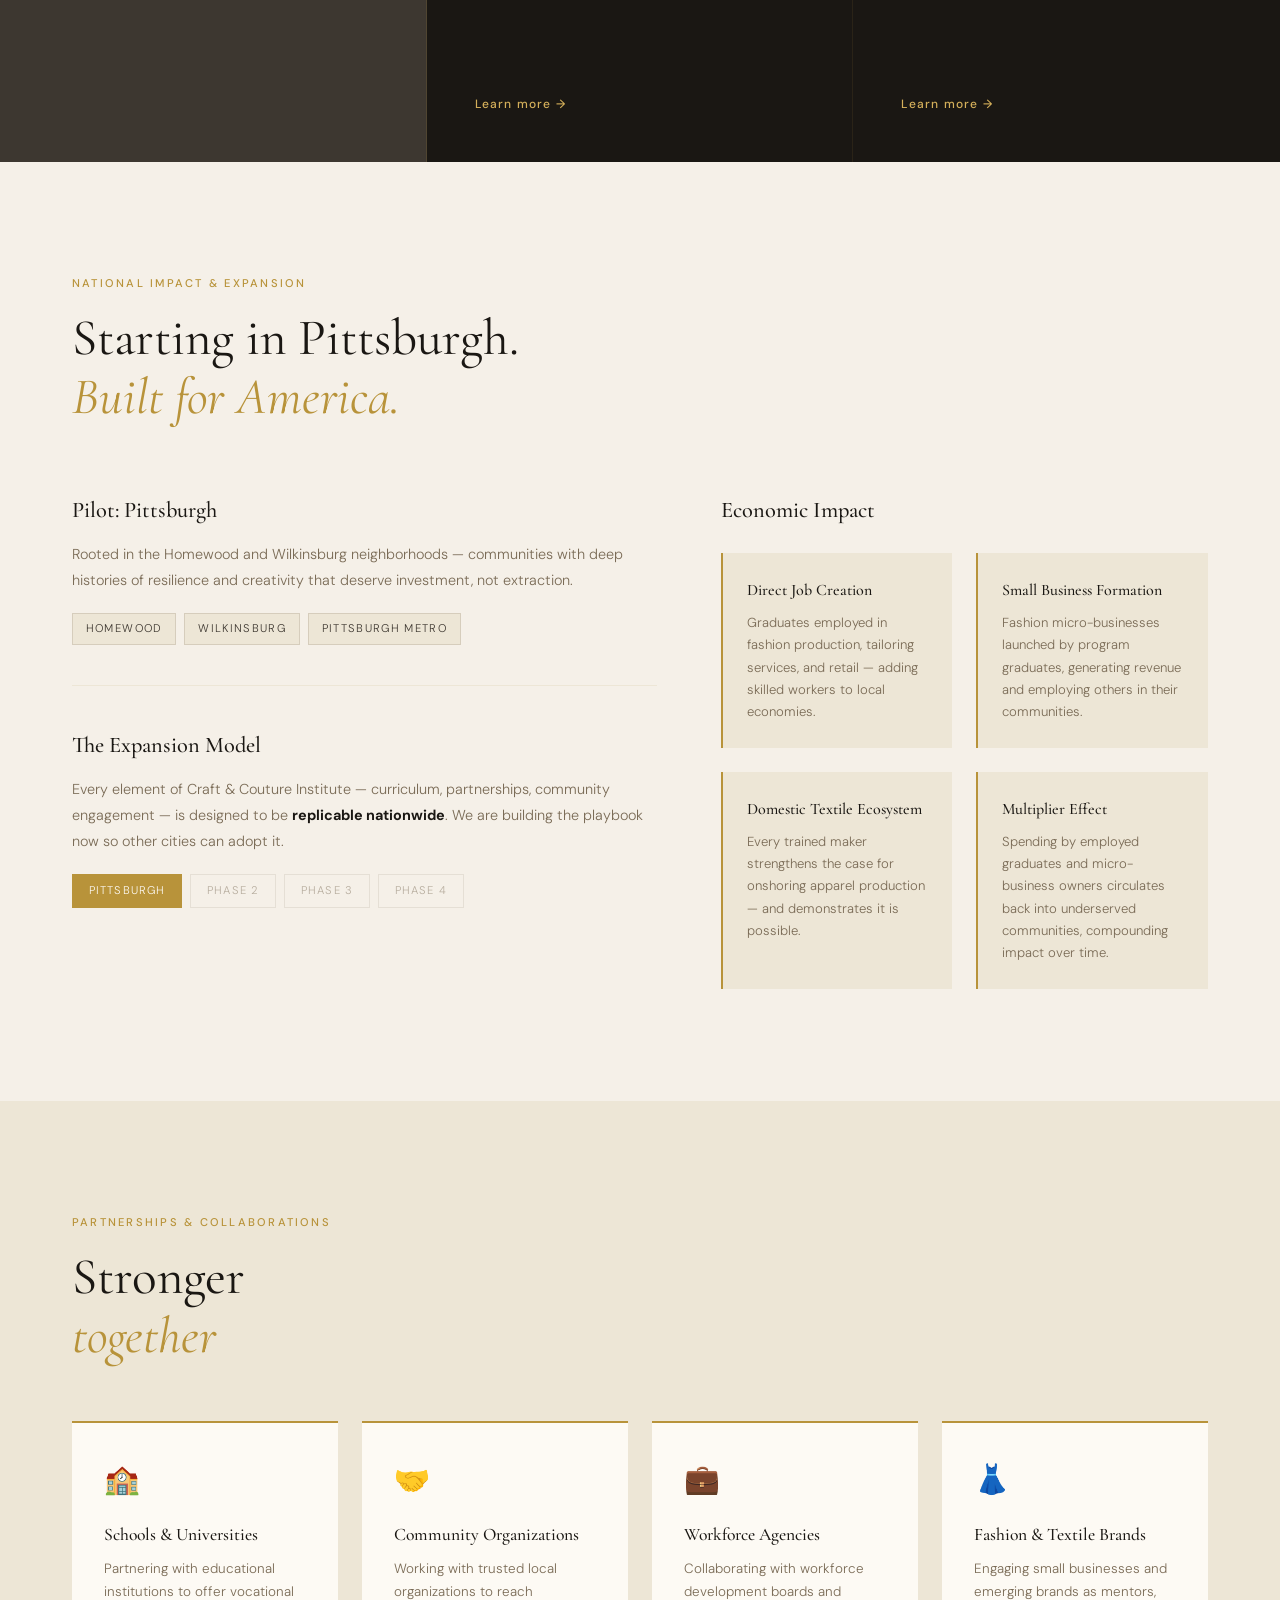
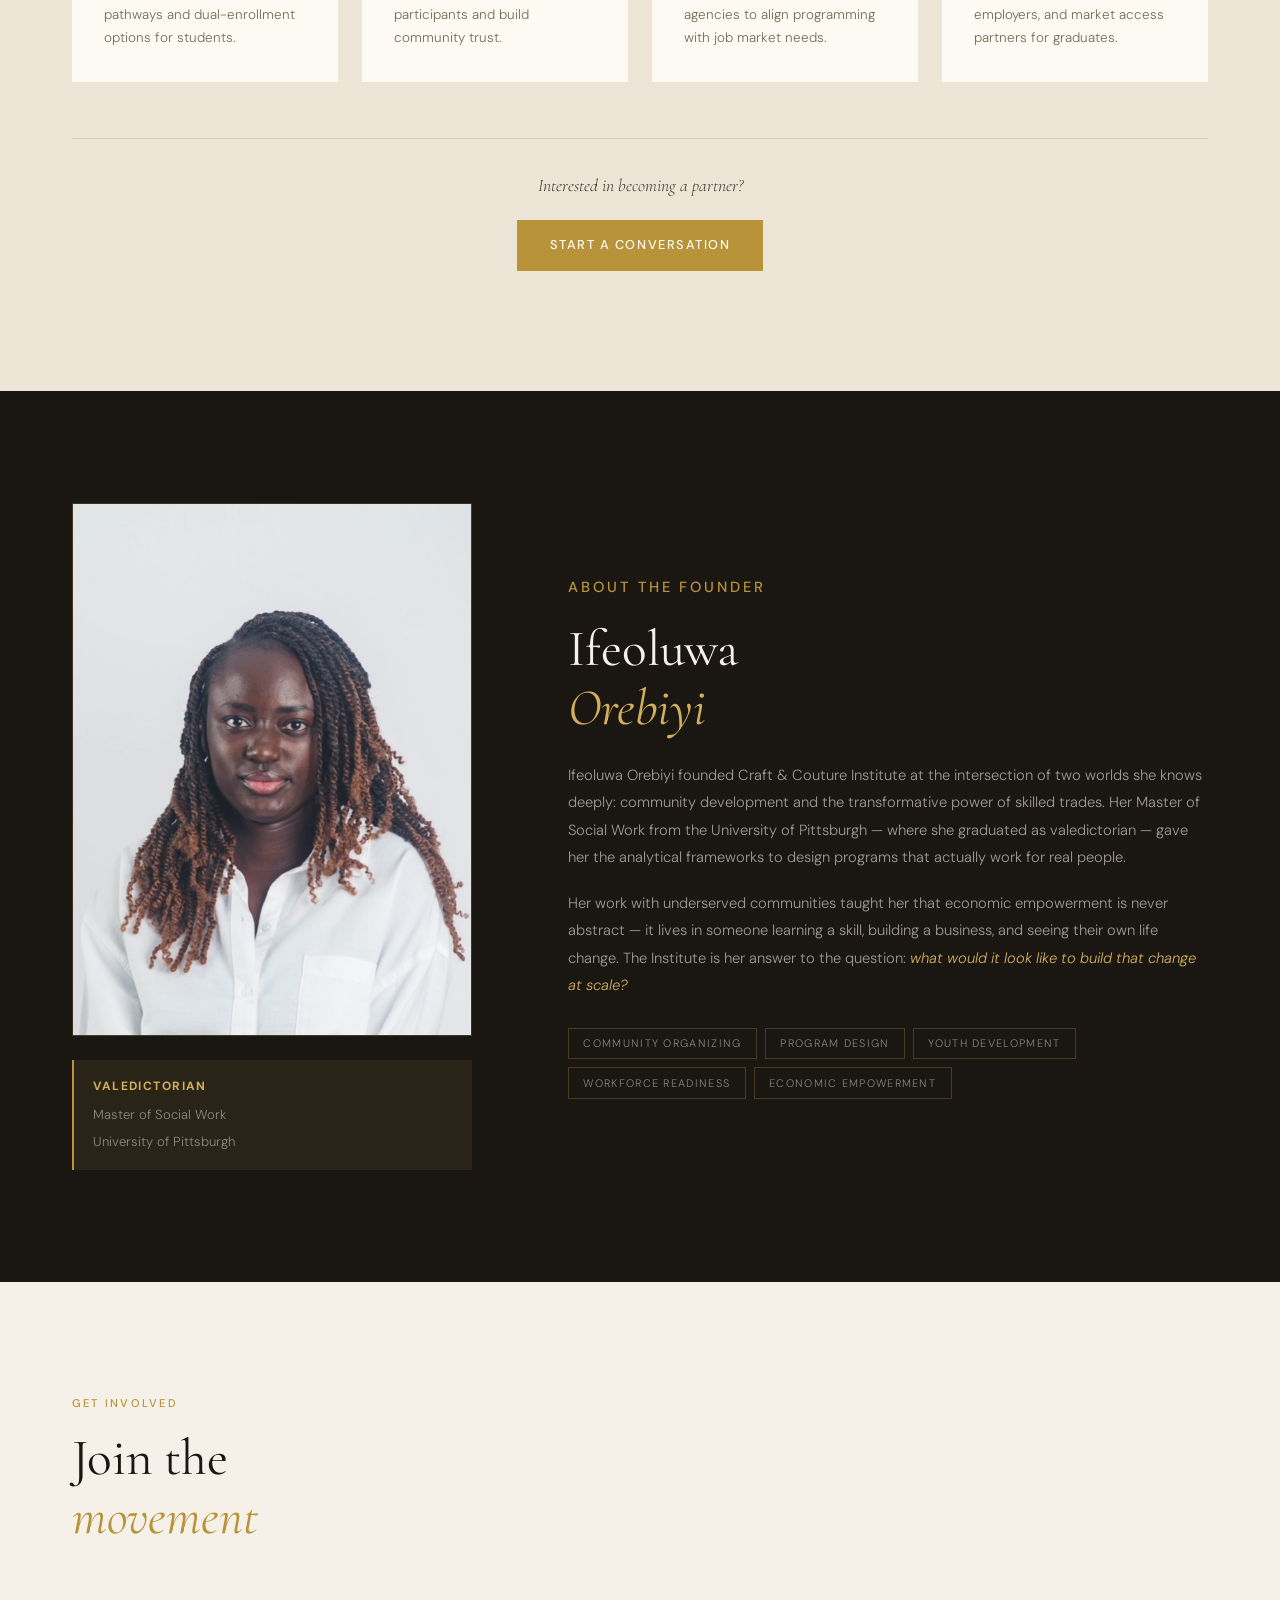
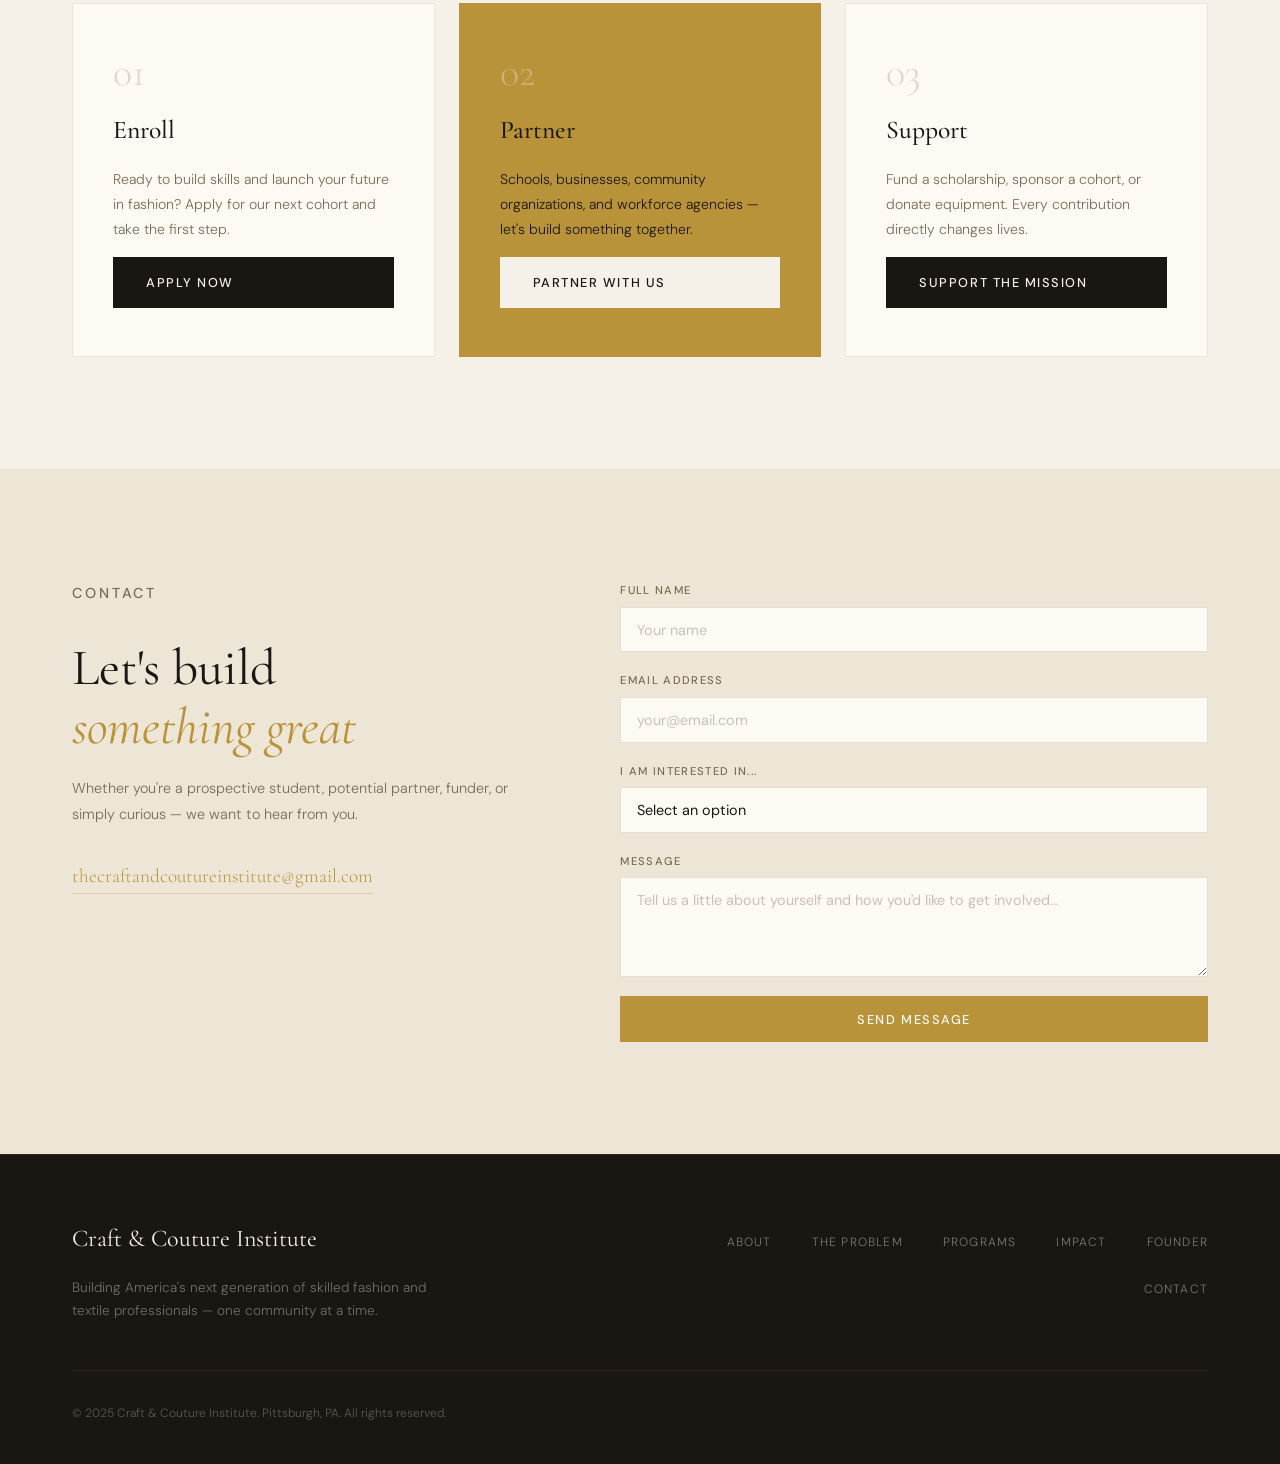
==== commit 854aa21a: "Update contact email address in index.html" ====
--- a/index.html
+++ b/index.html
@@ -452,7 +452,7 @@
           <p>Whether you're a prospective student, potential partner, funder, or simply curious — we want to hear from
             you.</p>
           <div class="contact__info">
-            <a href="mailto:orebiyii@gmail.com" class="contact__email">orebiyii@gmail.com</a>
+            <a href="mailto:thecraftandcoutureinstitute@gmail.com" class="contact__email">thecraftandcoutureinstitute@gmail.com</a>
           </div>
         </div>
         <form class="contact__form reveal reveal--delay" id="contactForm">
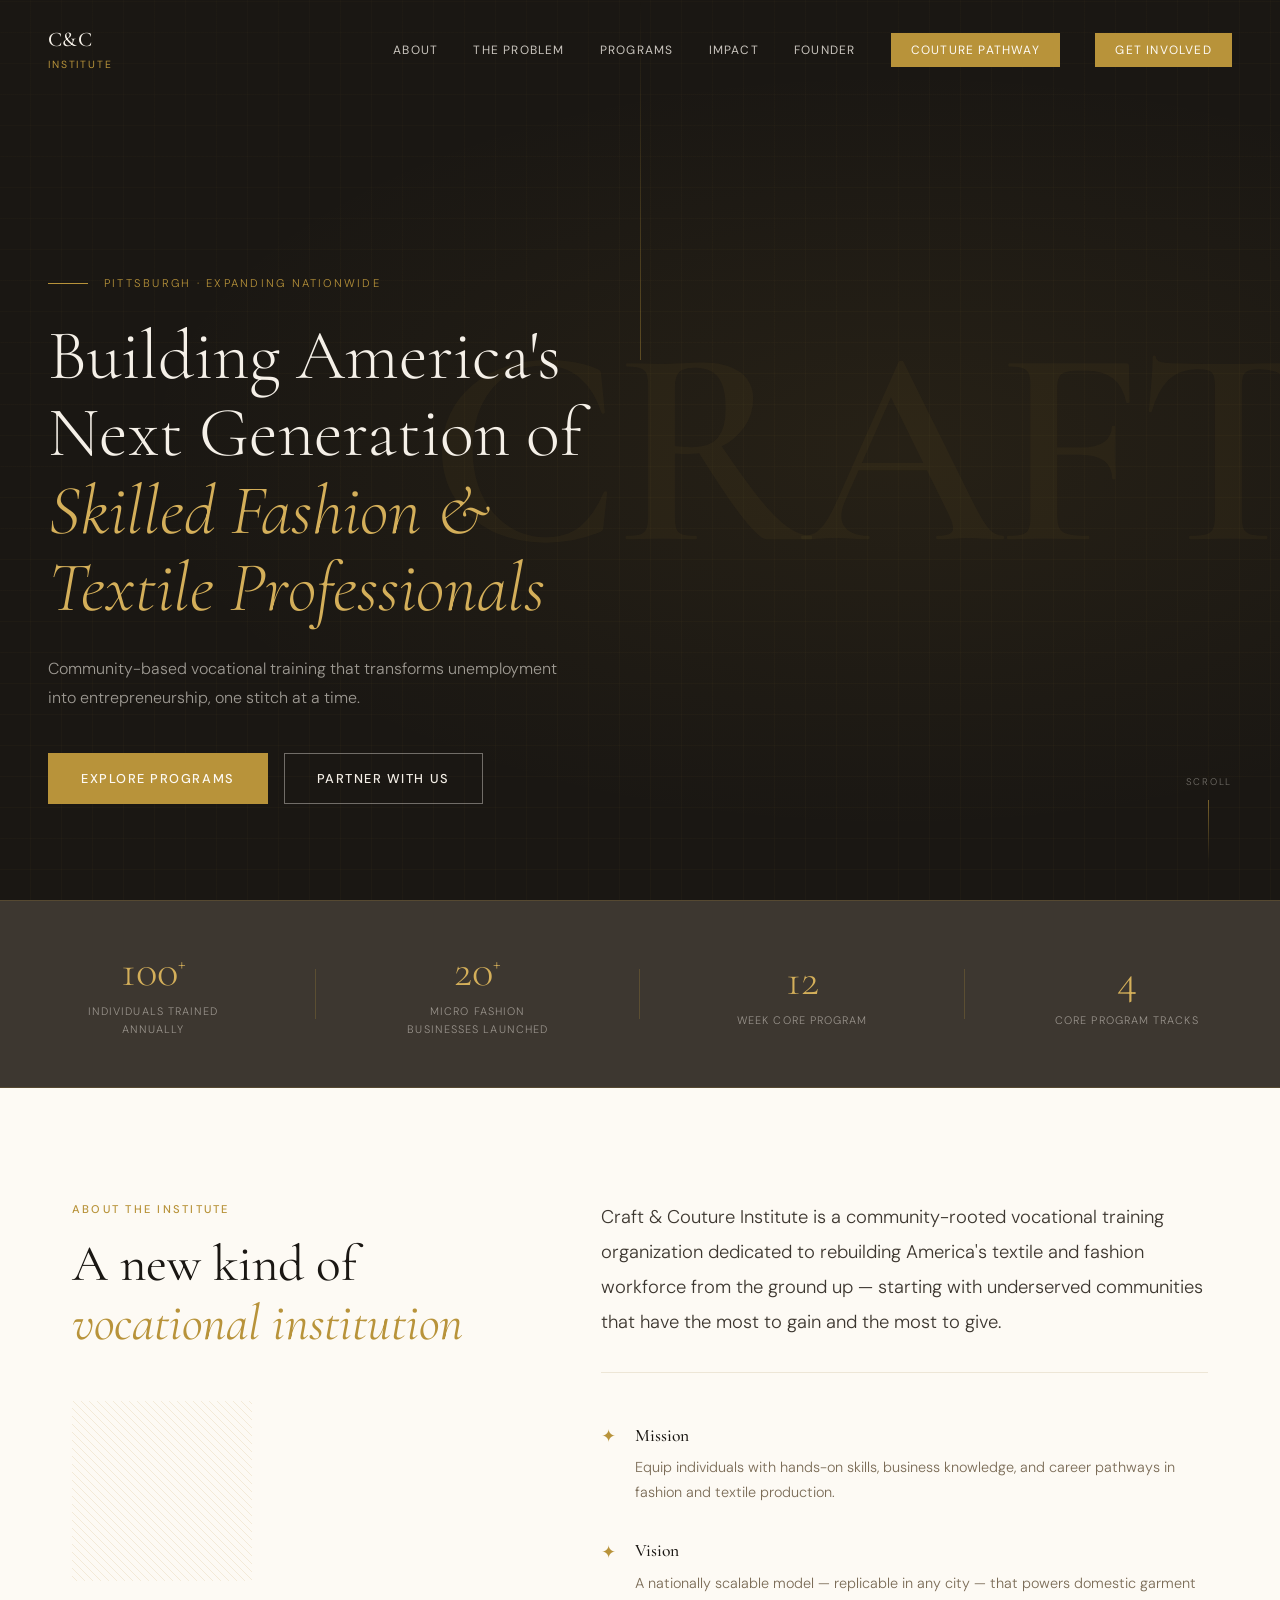
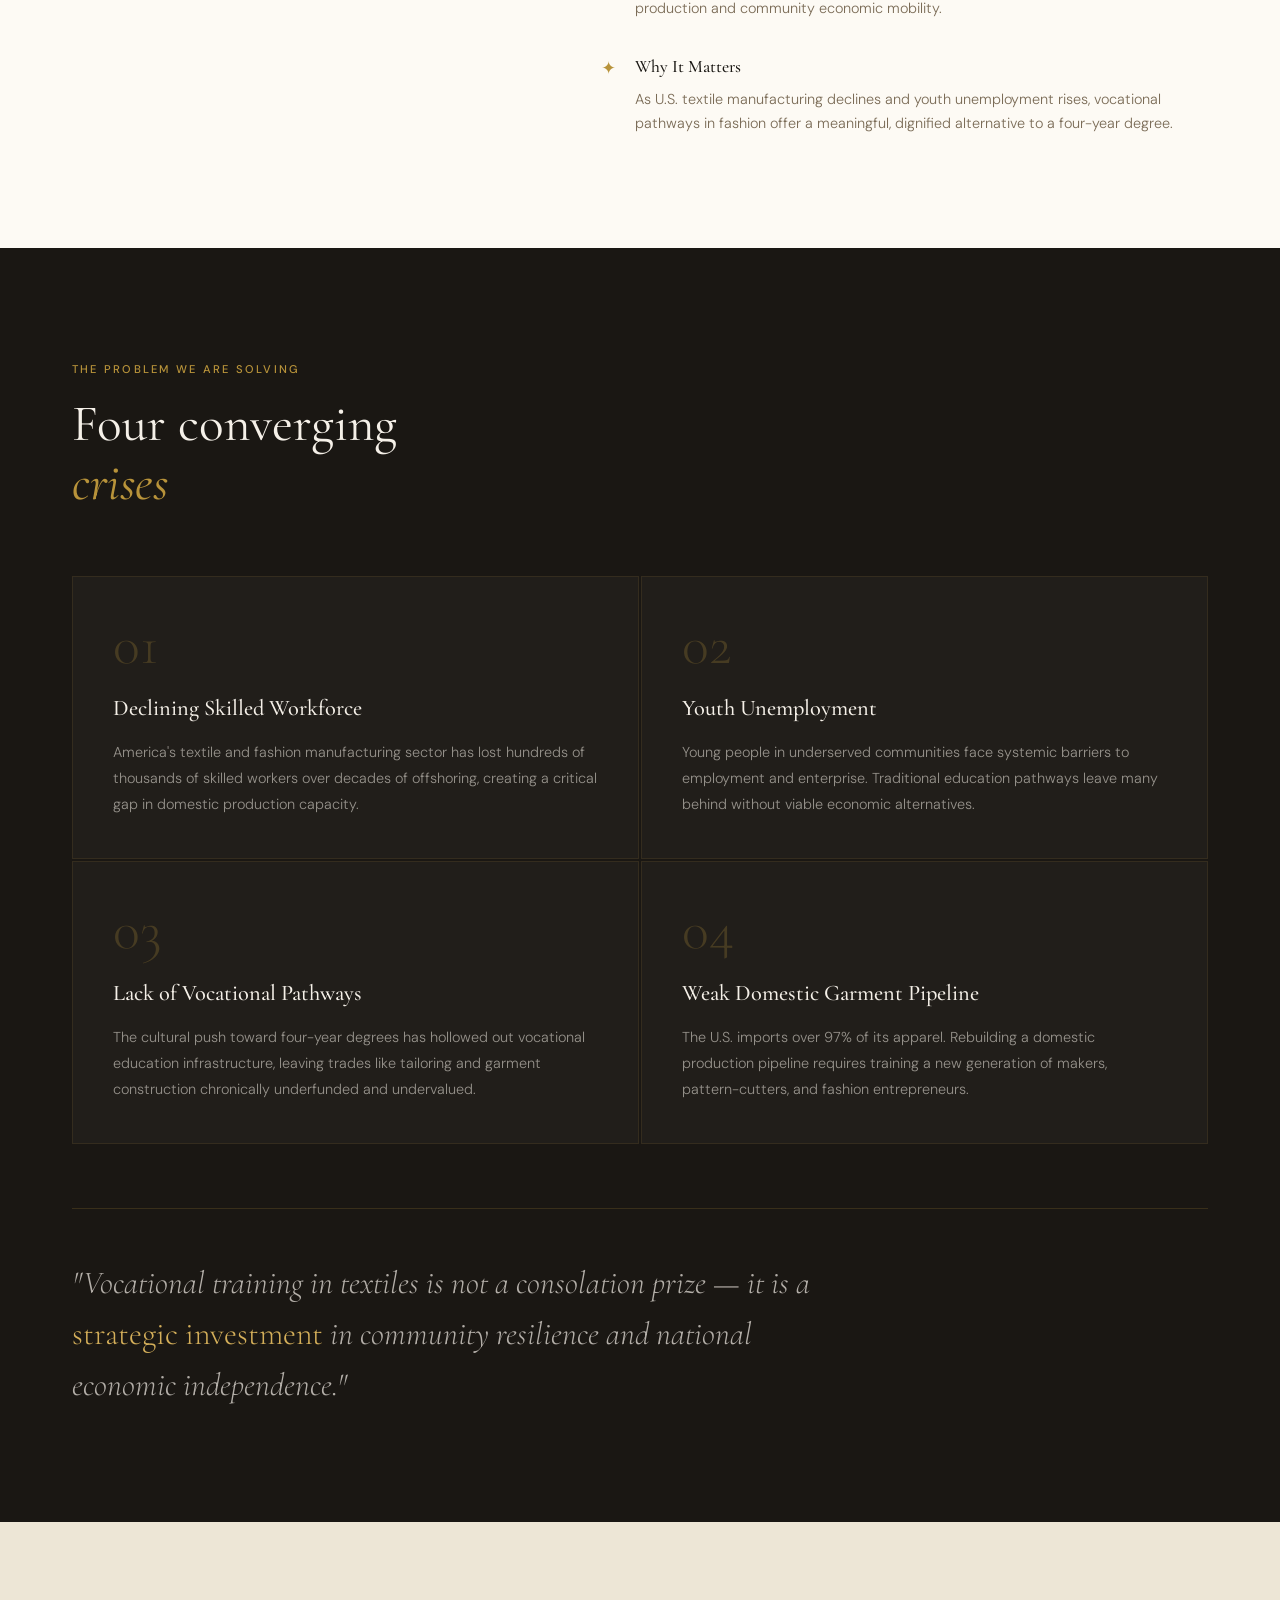
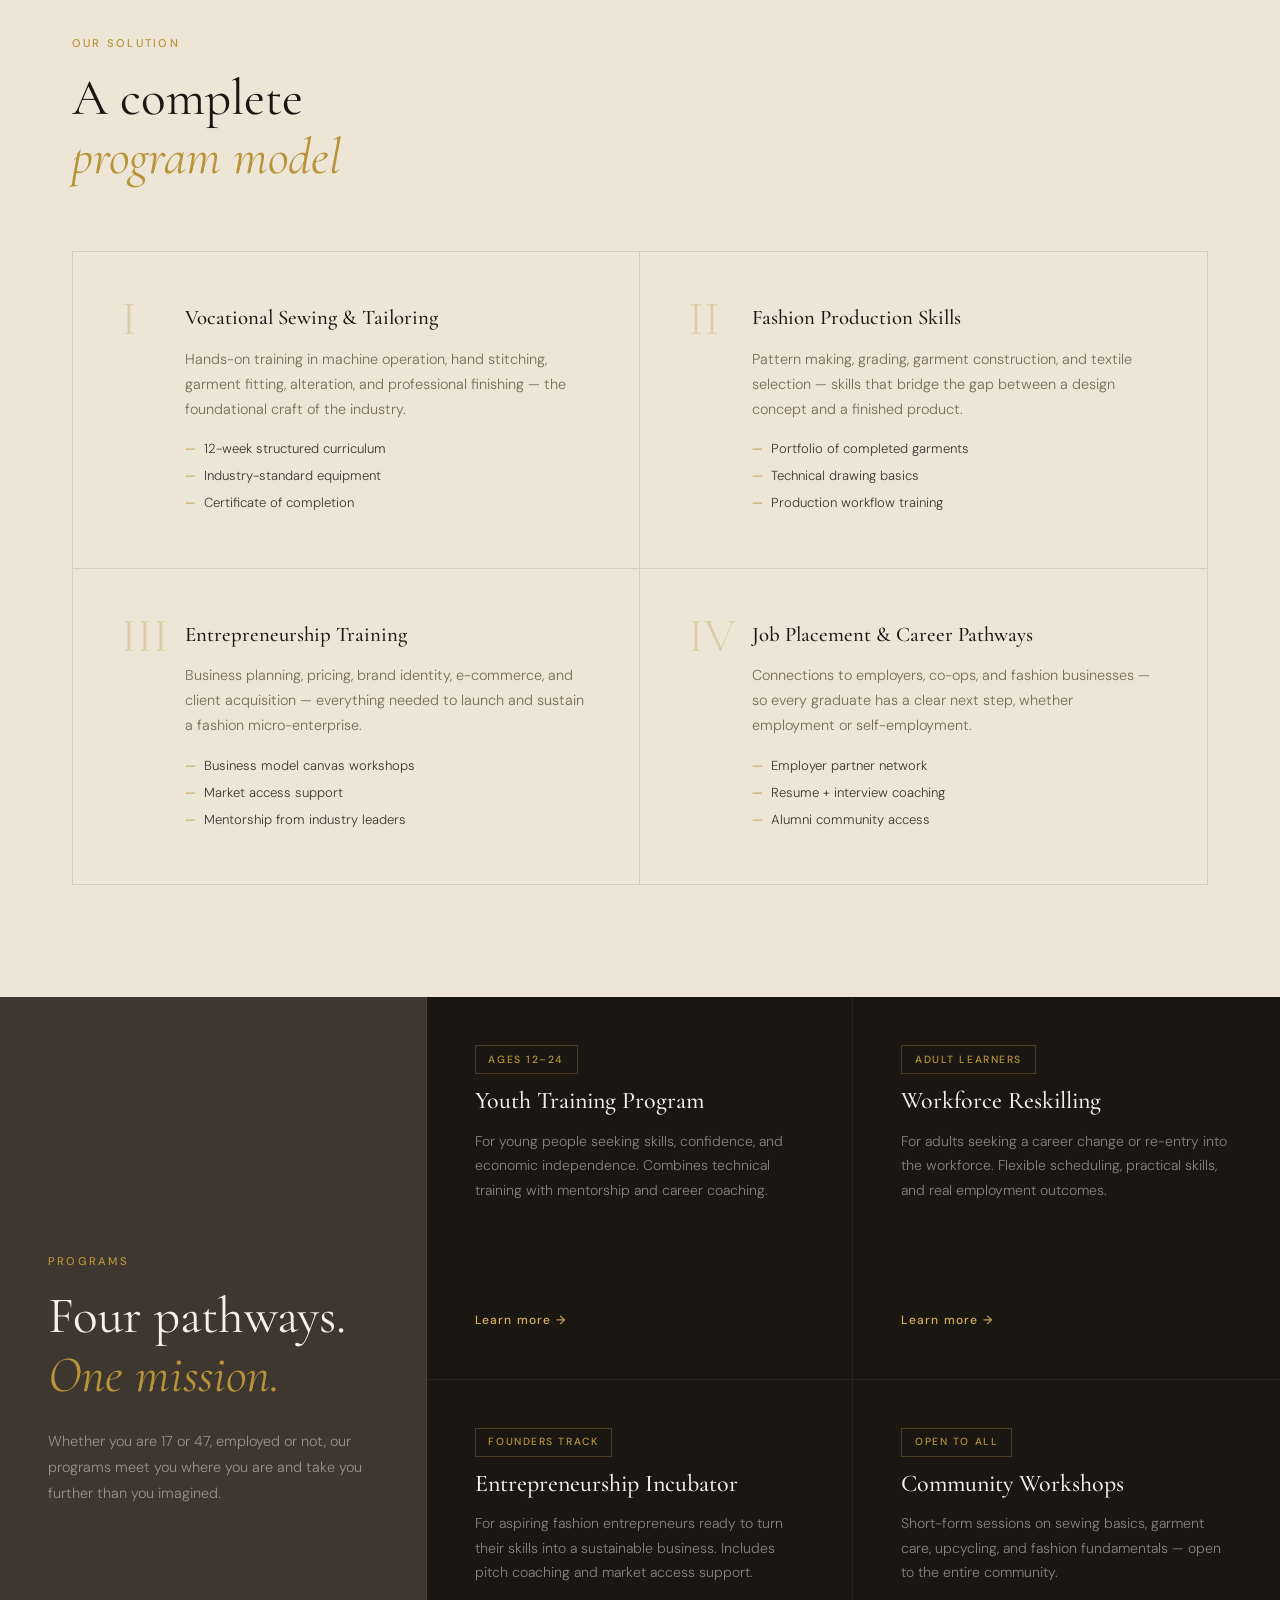
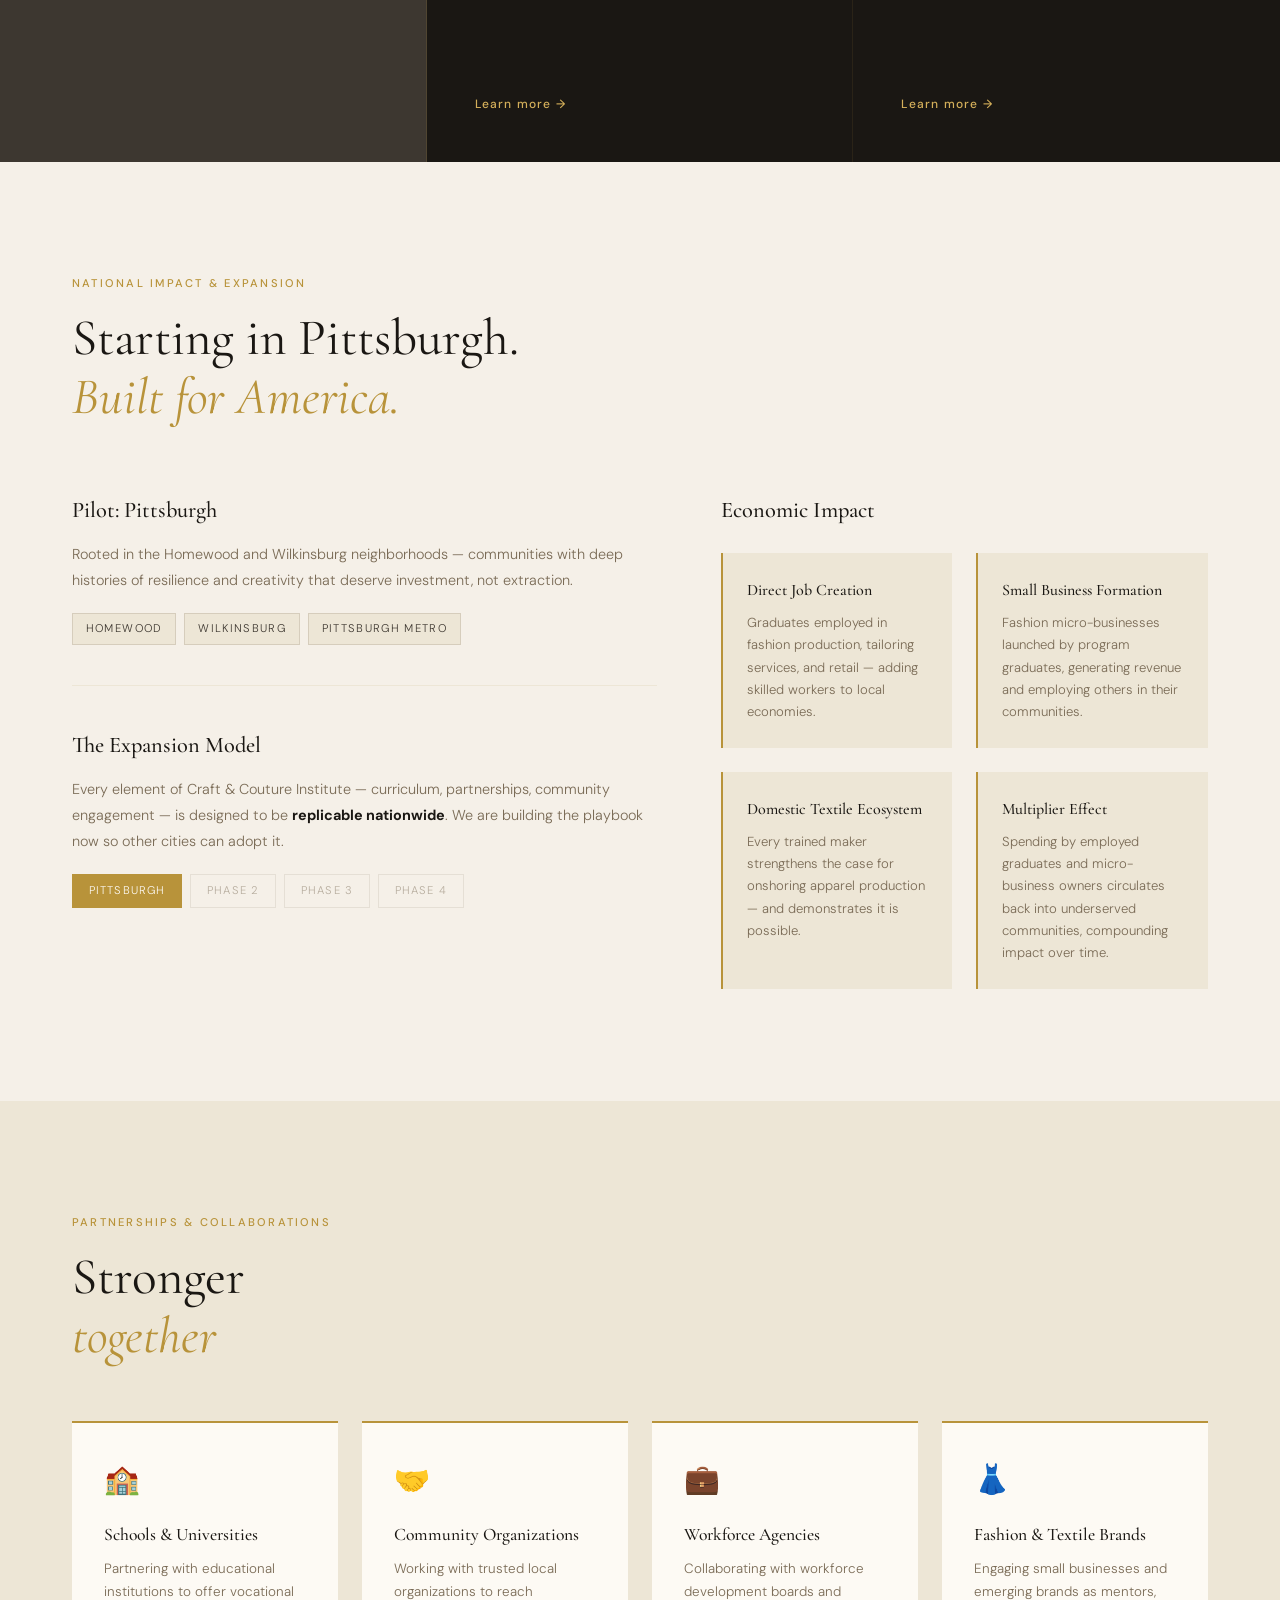
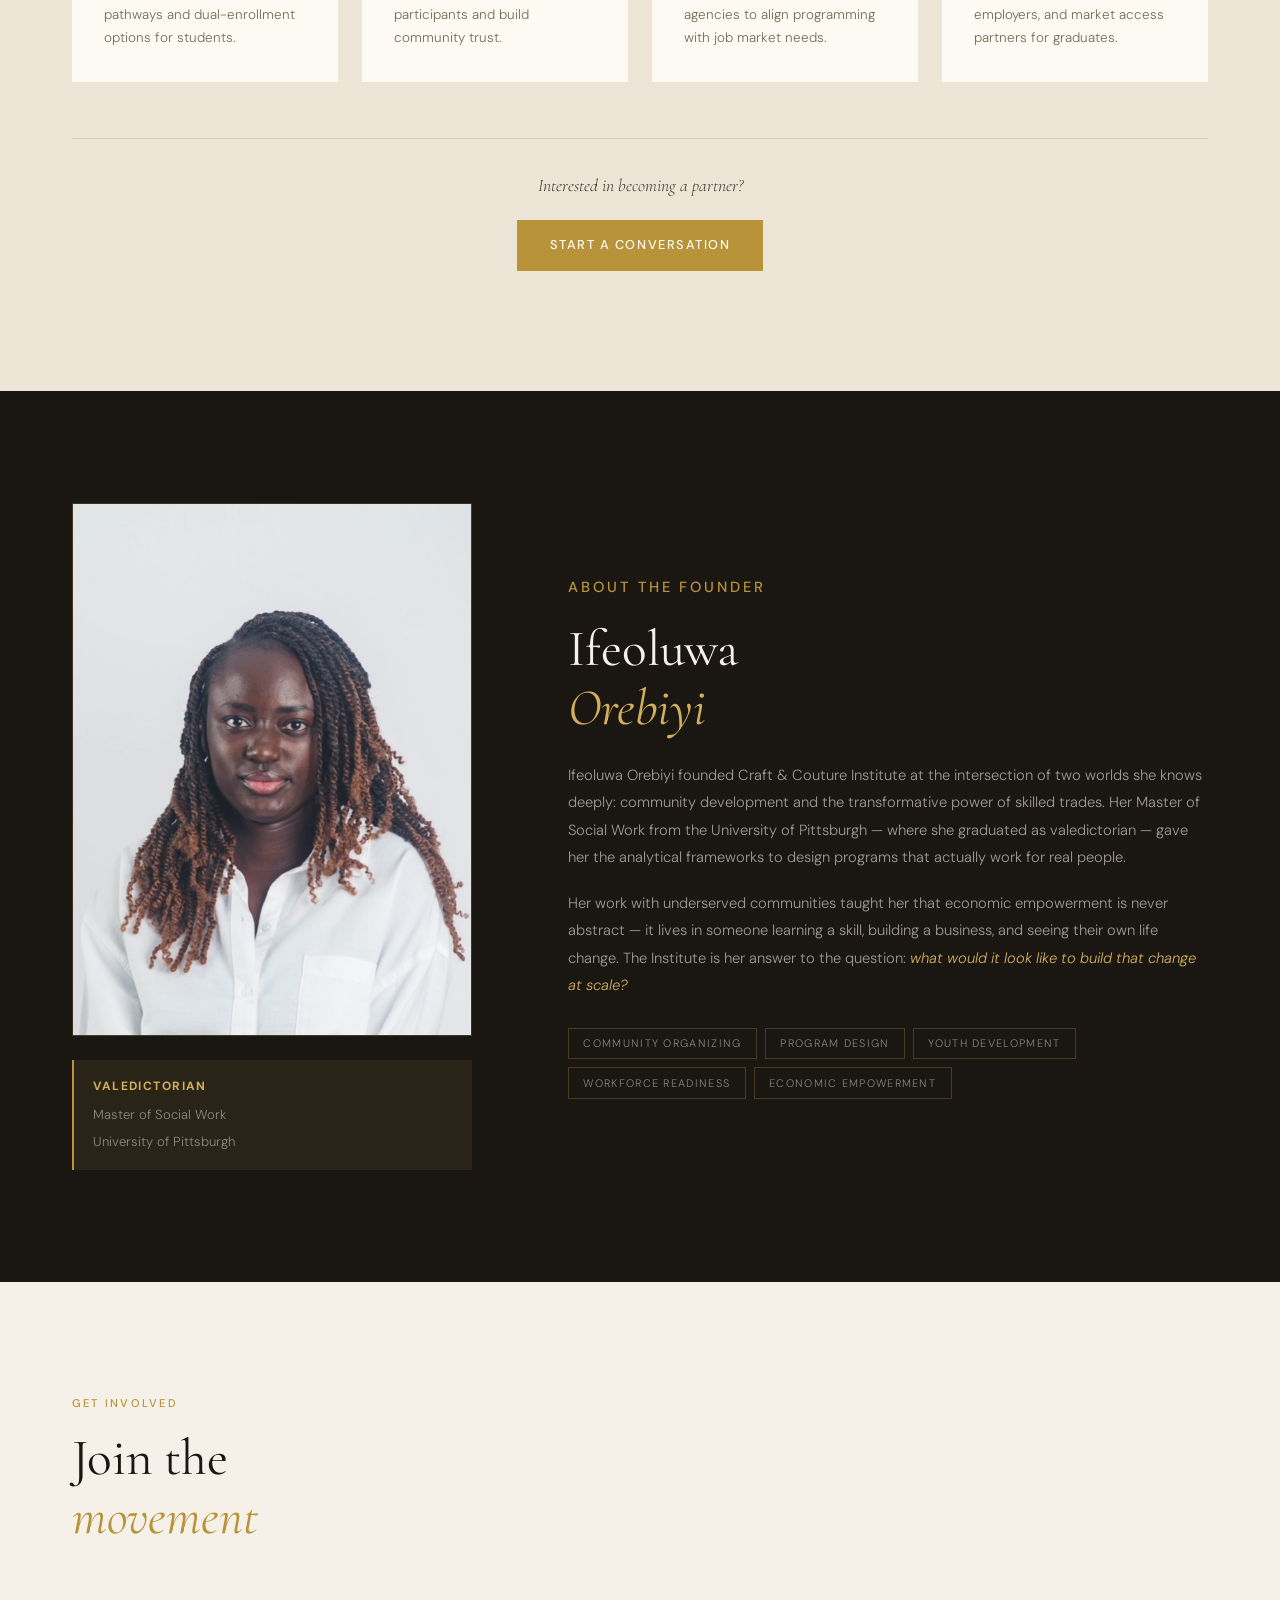
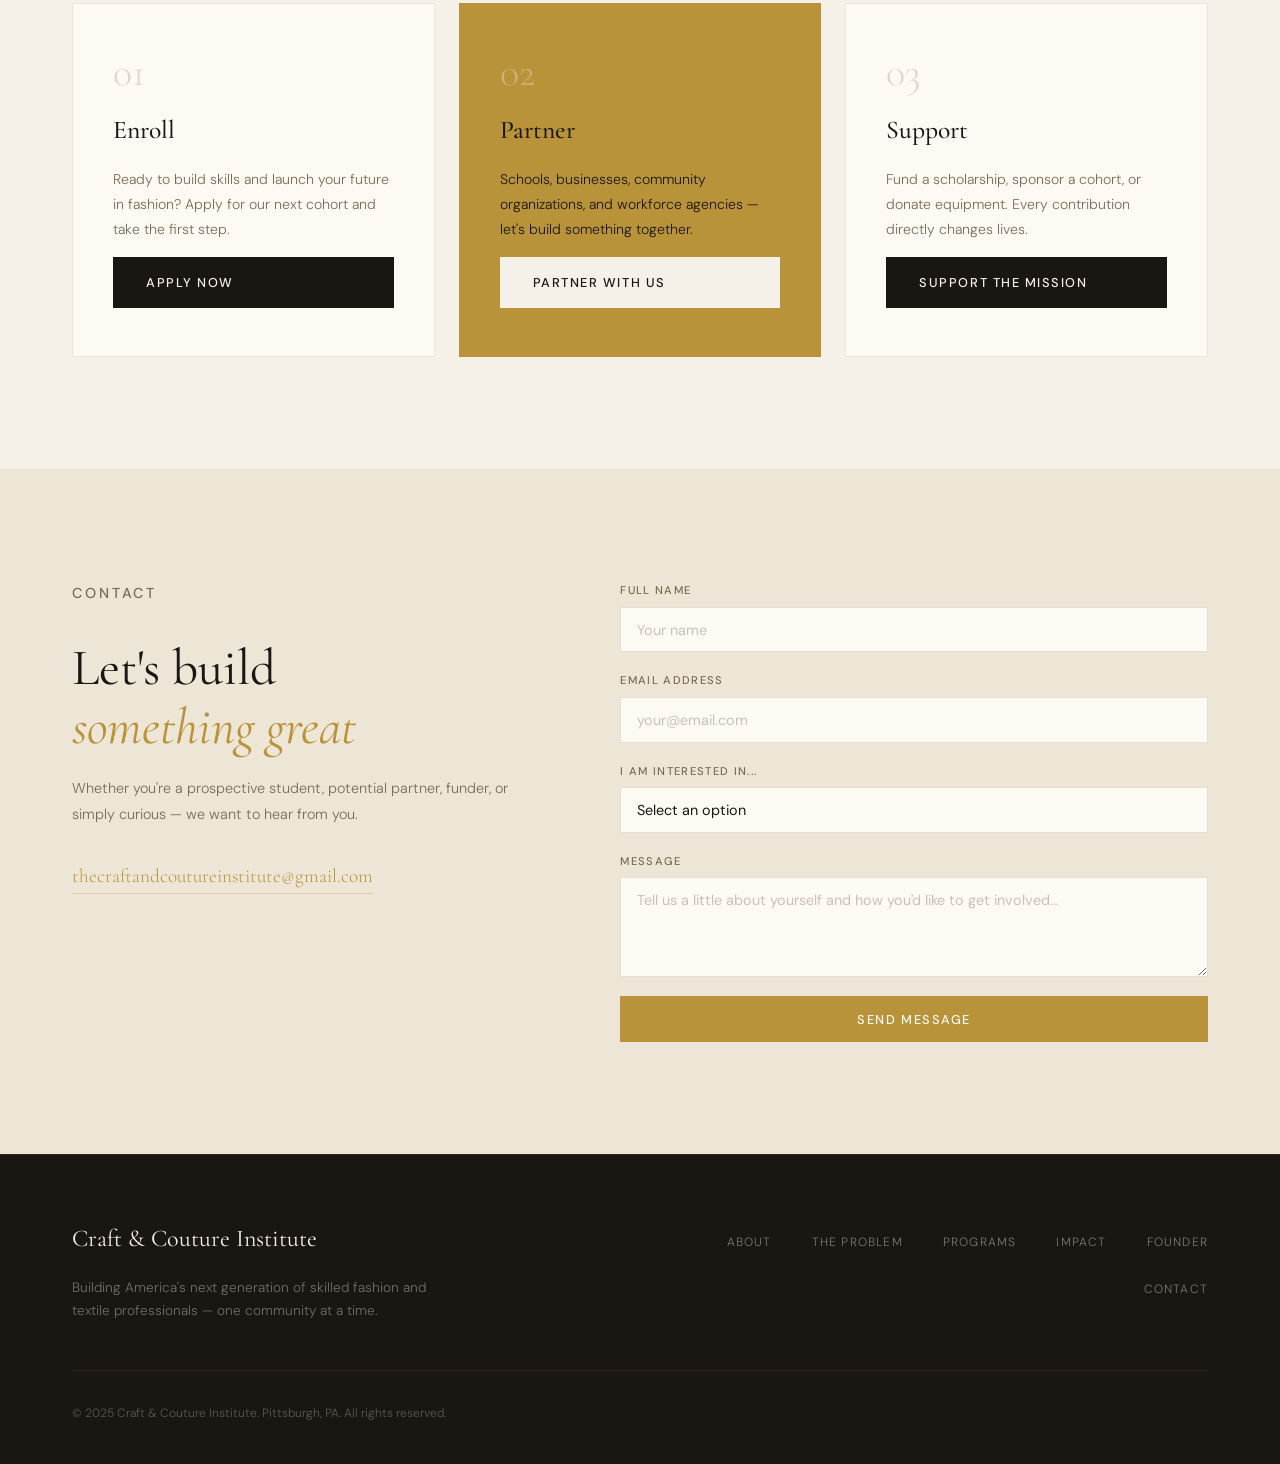
==== commit d0d05fad: "Update index.html" ====
--- a/index.html
+++ b/index.html
@@ -245,7 +245,7 @@
       </div>
       <div class="programs__cards">
         <div class="program-card reveal">
-          <div class="program-card__badge">Ages 16–24</div>
+          <div class="program-card__badge">Ages 12–24</div>
           <h3>Youth Training Program</h3>
           <p>For young people seeking skills, confidence, and economic independence. Combines technical training with
             mentorship and career coaching.</p>
